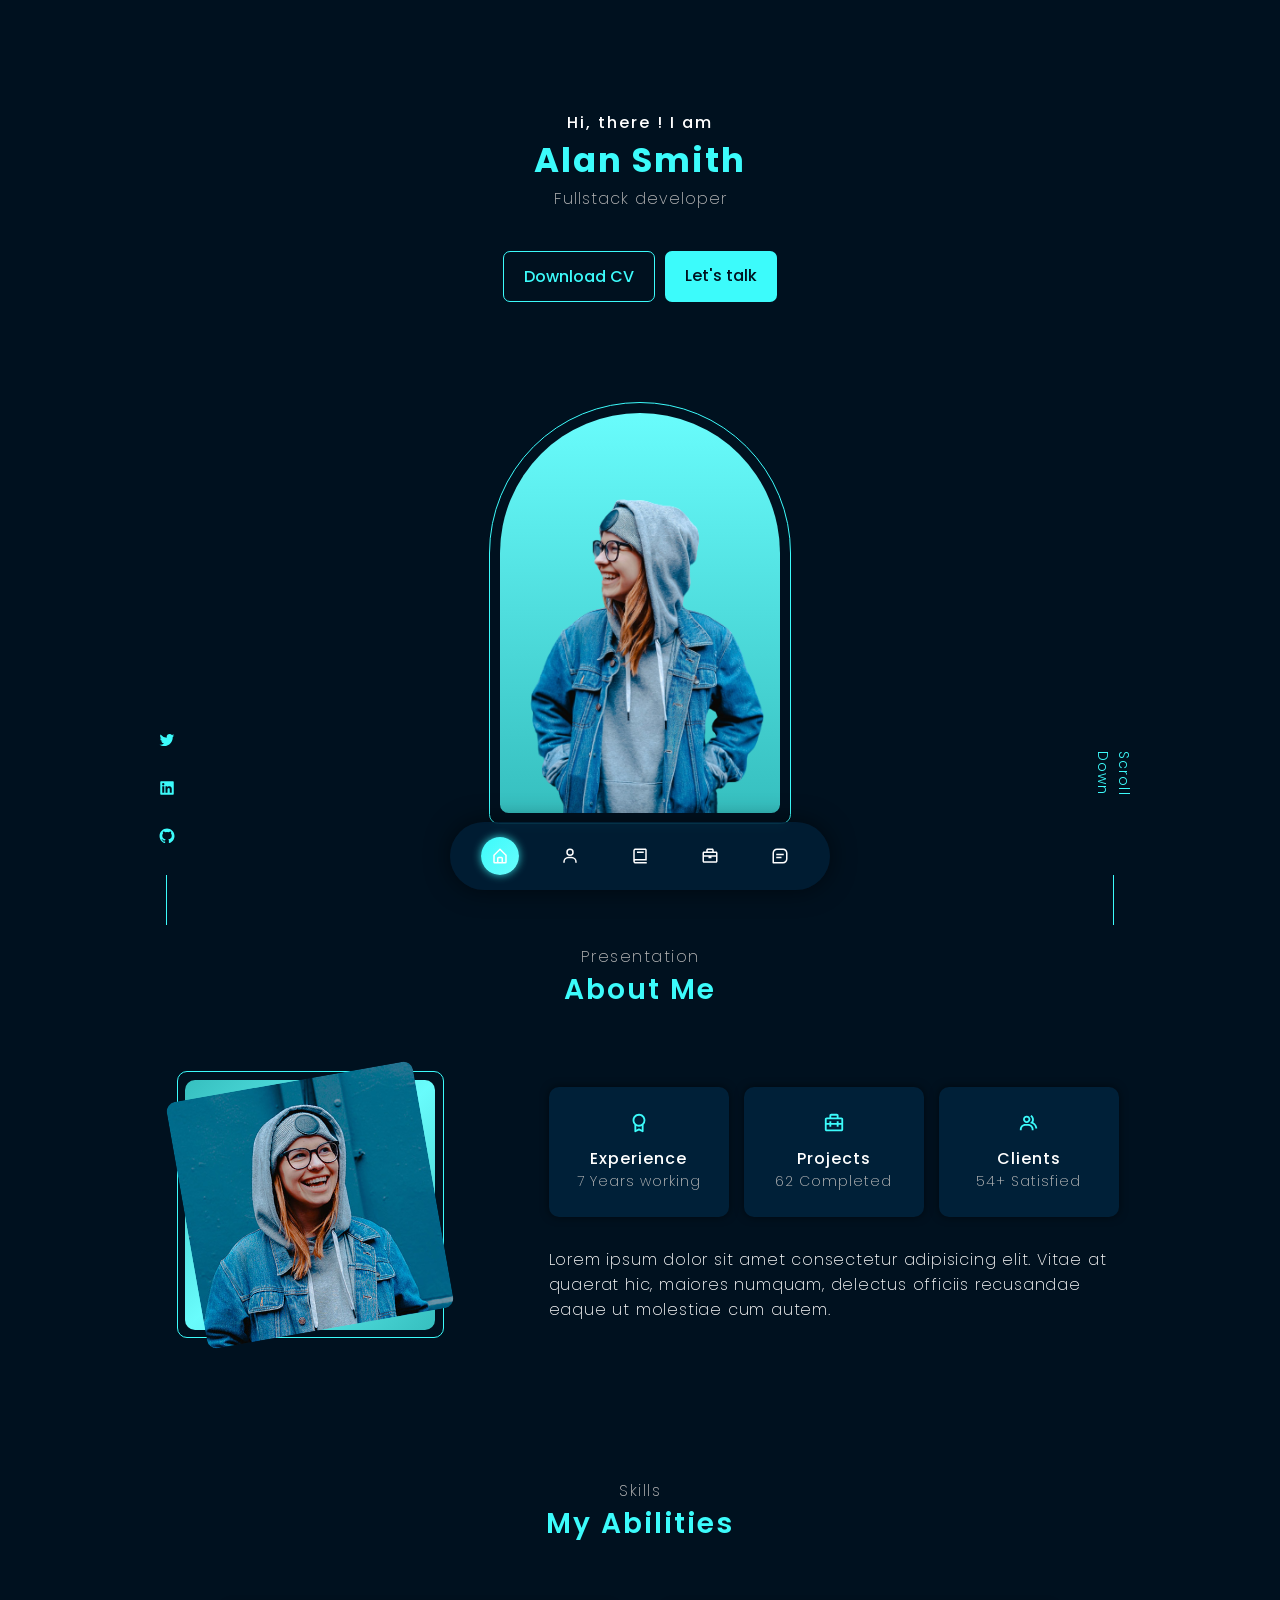
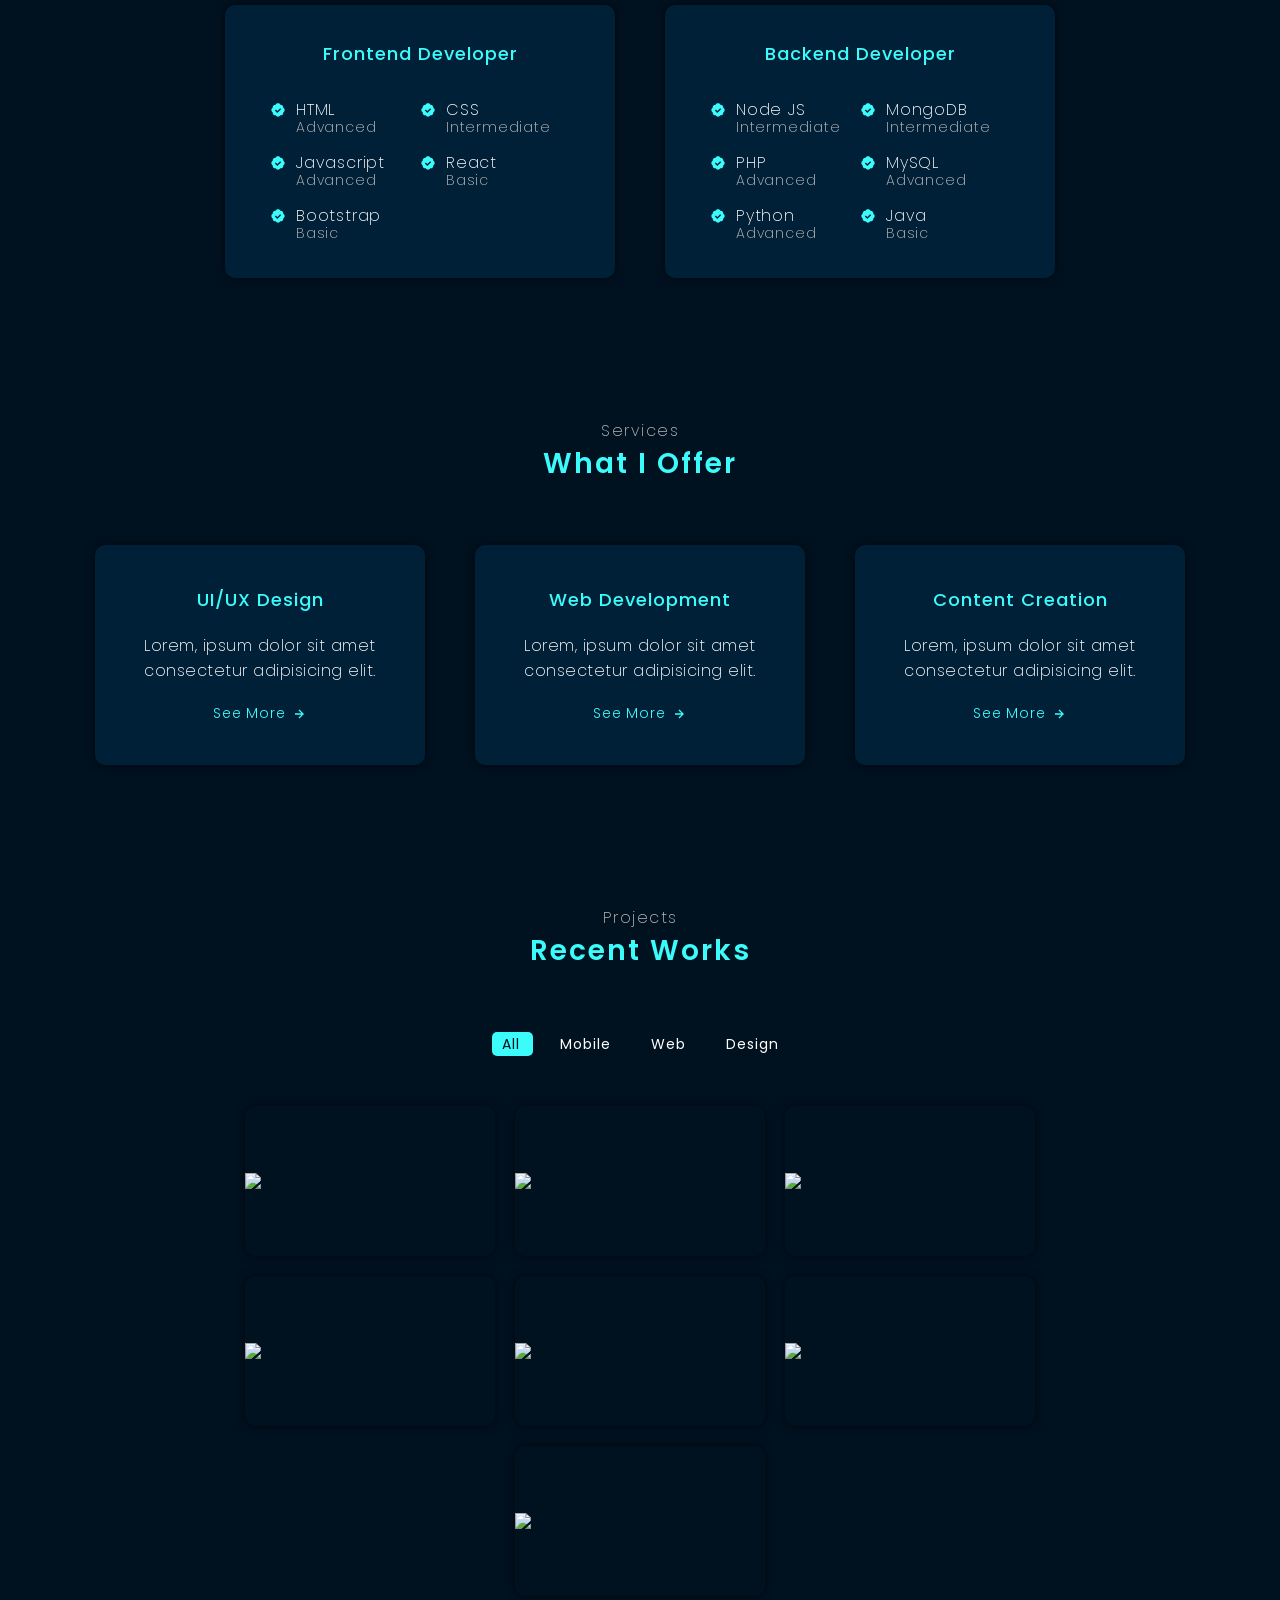
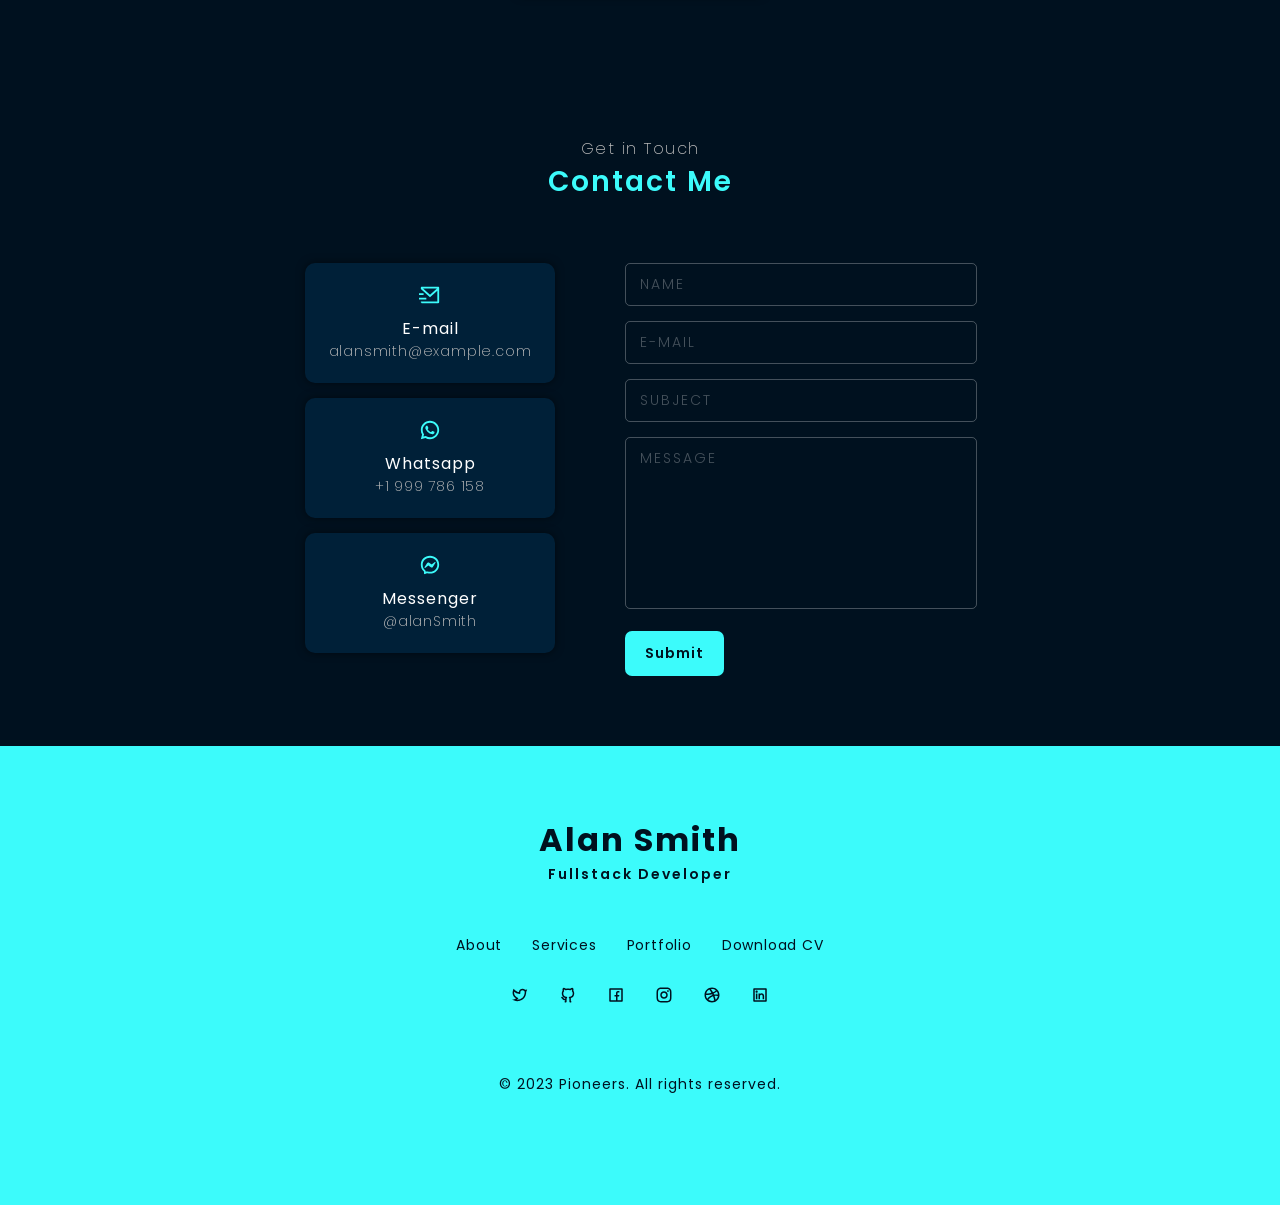
==== index.html @ f7ac139f "adding boilerplate" ====
<!DOCTYPE html>
<html lang="en">
    <head>
        <meta charset="UTF-8">
        <script src="https://unpkg.com/scrollreveal"></script>
        <link rel="stylesheet" href="./style/global.css">
        <link rel="stylesheet" href="./style/loading.css">
        <link rel="stylesheet" href="./style/scrollBar.css">
        <link rel="stylesheet" href="./style/common.css">
        <link rel="stylesheet" href="./style/menu.css">
        <link rel="stylesheet" href="./style/intro.css">
        <link rel="stylesheet" href="./style/about.css">
        <link rel="stylesheet" href="./style/services.css">
        <link rel="stylesheet" href="./style/projects.css">
        <link rel="stylesheet" href="./style/contact.css">
        <link rel="stylesheet" href="./style/footer.css">
        <title>Alan Smith</title>
    </head>
    <body>
        <div id="loader"></div>
        <div id="progressBar"><div id="scrollPath"></div></div>
        <nav>
            <ul>
                <i></i>
                <li class="home active" onclick="goScroll(0);activateNavLink(this, 0)">
                    <svg xmlns="http://www.w3.org/2000/svg" width="18" height="18" viewBox="0 0 24 24"><path d="M5 22h14a2 2 0 0 0 2-2v-9a1 1 0 0 0-.29-.71l-8-8a1 1 0 0 0-1.41 0l-8 8A1 1 0 0 0 3 11v9a2 2 0 0 0 2 2zm5-2v-5h4v5zm-5-8.59 7-7 7 7V20h-3v-5a2 2 0 0 0-2-2h-4a2 2 0 0 0-2 2v5H5z"></path></svg>
                </li>
                <li class="about" onclick="goScroll(1);activateNavLink(this, 1)">
                    <svg xmlns="http://www.w3.org/2000/svg" width="18" height="18" viewBox="0 0 24 24"><path d="M12 2a5 5 0 1 0 5 5 5 5 0 0 0-5-5zm0 8a3 3 0 1 1 3-3 3 3 0 0 1-3 3zm9 11v-1a7 7 0 0 0-7-7h-4a7 7 0 0 0-7 7v1h2v-1a5 5 0 0 1 5-5h4a5 5 0 0 1 5 5v1z"></path></svg>
                </li>
                <li class="services" onclick="goScroll(2);activateNavLink(this, 2)">
                    <svg xmlns="http://www.w3.org/2000/svg" width="18" height="18" viewBox="0 0 24 24"><path d="M6 22h15v-2H6.012C5.55 19.988 5 19.805 5 19s.55-.988 1.012-1H21V4c0-1.103-.897-2-2-2H6c-1.206 0-3 .799-3 3v14c0 2.201 1.794 3 3 3zM5 8V5c0-.805.55-.988 1-1h13v12H5V8z"></path><path d="M8 6h9v2H8z"></path></svg>
                </li>
                <li class="projects" onclick="goScroll(3);activateNavLink(this, 3)">
                    <svg xmlns="http://www.w3.org/2000/svg" width="18" height="18" viewBox="0 0 24 24"><path d="M20 6h-3V4c0-1.103-.897-2-2-2H9c-1.103 0-2 .897-2 2v2H4c-1.103 0-2 .897-2 2v11c0 1.103.897 2 2 2h16c1.103 0 2-.897 2-2V8c0-1.103-.897-2-2-2zm-5-2v2H9V4h6zM8 8h12v3H4V8h4zM4 19v-6h6v2h4v-2h6l.001 6H4z"></path></svg>
                </li>
                <li class="contact" onclick="goScroll(4);activateNavLink(this, 4)">
                    <svg xmlns="http://www.w3.org/2000/svg" width="18" height="18" viewBox="0 0 24 24"><path d="M16 2H8C4.691 2 2 4.691 2 8v13a1 1 0 0 0 1 1h13c3.309 0 6-2.691 6-6V8c0-3.309-2.691-6-6-6zm4 14c0 2.206-1.794 4-4 4H4V8c0-2.206 1.794-4 4-4h8c2.206 0 4 1.794 4 4v8z"></path><path d="M7 9h10v2H7zm0 4h7v2H7z"></path></svg>
                </li>
            </ul>
        </nav>
        <section class="intro">
            <div class="profile">
                <div class="text">
                    <span class="hi">Hi, there ! I am</span>
                    <h1>Alan Smith</h1>
                    <span class="job">Fullstack developer</span>
                </div>
                <div class="links">
                    <a href="" class="cv">Download CV</a>
                    <a onclick="goScroll(4)" class="contact">Let's talk</a>
                </div>
                <div class="photo">
                    <div class="img">
                        <img src="./assets/noBg.png">
                    </div>
                </div>
            </div>
            <div class="social">
                <a href="" class="item">
                    <svg xmlns="http://www.w3.org/2000/svg" width="18" height="18" viewBox="0 0 24 24"><path d="M19.633 7.997c.013.175.013.349.013.523 0 5.325-4.053 11.461-11.46 11.461-2.282 0-4.402-.661-6.186-1.809.324.037.636.05.973.05a8.07 8.07 0 0 0 5.001-1.721 4.036 4.036 0 0 1-3.767-2.793c.249.037.499.062.761.062.361 0 .724-.05 1.061-.137a4.027 4.027 0 0 1-3.23-3.953v-.05c.537.299 1.16.486 1.82.511a4.022 4.022 0 0 1-1.796-3.354c0-.748.199-1.434.548-2.032a11.457 11.457 0 0 0 8.306 4.215c-.062-.3-.1-.611-.1-.923a4.026 4.026 0 0 1 4.028-4.028c1.16 0 2.207.486 2.943 1.272a7.957 7.957 0 0 0 2.556-.973 4.02 4.02 0 0 1-1.771 2.22 8.073 8.073 0 0 0 2.319-.624 8.645 8.645 0 0 1-2.019 2.083z"></path></svg>
                </a>
                <a href="" class="item">
                    <svg xmlns="http://www.w3.org/2000/svg" width="18" height="18" viewBox="0 0 24 24"><path d="M20 3H4a1 1 0 0 0-1 1v16a1 1 0 0 0 1 1h16a1 1 0 0 0 1-1V4a1 1 0 0 0-1-1zM8.339 18.337H5.667v-8.59h2.672v8.59zM7.003 8.574a1.548 1.548 0 1 1 0-3.096 1.548 1.548 0 0 1 0 3.096zm11.335 9.763h-2.669V14.16c0-.996-.018-2.277-1.388-2.277-1.39 0-1.601 1.086-1.601 2.207v4.248h-2.667v-8.59h2.56v1.174h.037c.355-.675 1.227-1.387 2.524-1.387 2.704 0 3.203 1.778 3.203 4.092v4.71z"></path></svg>
                </a>
                <a href="" class="item">
                    <svg xmlns="http://www.w3.org/2000/svg" width="18" height="18" viewBox="0 0 24 24"><path fill-rule="evenodd" clip-rule="evenodd" d="M12.026 2c-5.509 0-9.974 4.465-9.974 9.974 0 4.406 2.857 8.145 6.821 9.465.499.09.679-.217.679-.481 0-.237-.008-.865-.011-1.696-2.775.602-3.361-1.338-3.361-1.338-.452-1.152-1.107-1.459-1.107-1.459-.905-.619.069-.605.069-.605 1.002.07 1.527 1.028 1.527 1.028.89 1.524 2.336 1.084 2.902.829.091-.645.351-1.085.635-1.334-2.214-.251-4.542-1.107-4.542-4.93 0-1.087.389-1.979 1.024-2.675-.101-.253-.446-1.268.099-2.64 0 0 .837-.269 2.742 1.021a9.582 9.582 0 0 1 2.496-.336 9.554 9.554 0 0 1 2.496.336c1.906-1.291 2.742-1.021 2.742-1.021.545 1.372.203 2.387.099 2.64.64.696 1.024 1.587 1.024 2.675 0 3.833-2.33 4.675-4.552 4.922.355.308.675.916.675 1.846 0 1.334-.012 2.41-.012 2.737 0 .267.178.577.687.479C19.146 20.115 22 16.379 22 11.974 22 6.465 17.535 2 12.026 2z"></path></svg>
                </a>
                <i></i>
            </div>
            <div class="scrollDown">
                <div><span onclick="goScroll(1)">Scroll Down</span></div>
                <i></i>
            </div>
        </section>
        <section class="about">
            <span class="title h2">Presentation</span>
            <h2>About Me</h2>
            <div class="content">
                <div class="photo">
                    <div class="img">
                        <img src="./assets/about.jpg">
                    </div>
                </div>
                <div class="info">
                    <div class="data">
                        <div class="box">
                            <i>
                                <svg xmlns="http://www.w3.org/2000/svg" width="22" height="22" viewBox="0 0 24 24"><path d="M5 8.999c0 1.902.765 3.627 2 4.89V21a.998.998 0 0 0 1.447.895L12 20.118l3.553 1.776a.992.992 0 0 0 .972-.043c.295-.183.475-.504.475-.851v-7.11a6.976 6.976 0 0 0 2-4.891C19 5.14 15.86 2 12 2S5 5.14 5 8.999zm7.447 9.106a1 1 0 0 0-.895 0L9 19.382v-4.067c.911.434 1.926.685 3 .685s2.089-.25 3-.685v4.066l-2.553-1.276zM12 4c2.756 0 5 2.242 5 4.999A5.006 5.006 0 0 1 12 14c-2.757 0-5-2.243-5-5.001A5.005 5.005 0 0 1 12 4z"></path></svg>
                            </i>
                            <h3>Experience</h3>
                            <span>7 Years working</span>
                        </div>
                        <div class="box">
                            <i>
                                <svg xmlns="http://www.w3.org/2000/svg" width="22" height="22" viewBox="0 0 24 24"><path d="M20 6h-3V4c0-1.103-.897-2-2-2H9c-1.103 0-2 .897-2 2v2H4c-1.103 0-2 .897-2 2v11c0 1.103.897 2 2 2h16c1.103 0 2-.897 2-2V8c0-1.103-.897-2-2-2zm-5-2v2H9V4h6zM4 8h16v4h-3v-2h-2v2H9v-2H7v2H4V8zm0 11v-5h3v2h2v-2h6v2h2v-2h3.001v5H4z"></path></svg>
                            </i>
                            <h3>Projects</h3>
                            <span>62 Completed</span>
                        </div>
                        <div class="box">
                            <i>
                                <svg xmlns="http://www.w3.org/2000/svg" width="22" height="22" viewBox="0 0 24 24"><path d="M16.604 11.048a5.67 5.67 0 0 0 .751-3.44c-.179-1.784-1.175-3.361-2.803-4.44l-1.105 1.666c1.119.742 1.8 1.799 1.918 2.974a3.693 3.693 0 0 1-1.072 2.986l-1.192 1.192 1.618.475C18.951 13.701 19 17.957 19 18h2c0-1.789-.956-5.285-4.396-6.952z"></path><path d="M9.5 12c2.206 0 4-1.794 4-4s-1.794-4-4-4-4 1.794-4 4 1.794 4 4 4zm0-6c1.103 0 2 .897 2 2s-.897 2-2 2-2-.897-2-2 .897-2 2-2zm1.5 7H8c-3.309 0-6 2.691-6 6v1h2v-1c0-2.206 1.794-4 4-4h3c2.206 0 4 1.794 4 4v1h2v-1c0-3.309-2.691-6-6-6z"></path></svg>
                            </i>
                            <h3>Clients</h3>
                            <span>54+ Satisfied</span>
                        </div>
                    </div>
                    <p>
                        Lorem ipsum dolor sit amet consectetur adipisicing elit. Vitae at quaerat hic, maiores numquam, delectus officiis recusandae eaque ut molestiae cum autem.
                    </p>
                </div>
            </div>
        </section>
        <section class="services">
            <div class="skills">
                <span class="title h2">Skills</span>
                <h2>My Abilities</h2>
                <div class="content">
                    <div class="box">
                        <h3>Frontend Developer</h3>
                        <ul>
                            <li>
                                <i><svg xmlns="http://www.w3.org/2000/svg" width="16" height="16" viewBox="0 0 24 24"><path d="M19.965 8.521C19.988 8.347 20 8.173 20 8c0-2.379-2.143-4.288-4.521-3.965C14.786 2.802 13.466 2 12 2s-2.786.802-3.479 2.035C6.138 3.712 4 5.621 4 8c0 .173.012.347.035.521C2.802 9.215 2 10.535 2 12s.802 2.785 2.035 3.479A3.976 3.976 0 0 0 4 16c0 2.379 2.138 4.283 4.521 3.965C9.214 21.198 10.534 22 12 22s2.786-.802 3.479-2.035C17.857 20.283 20 18.379 20 16c0-.173-.012-.347-.035-.521C21.198 14.785 22 13.465 22 12s-.802-2.785-2.035-3.479zm-9.01 7.895-3.667-3.714 1.424-1.404 2.257 2.286 4.327-4.294 1.408 1.42-5.749 5.706z"></path></svg></i>
                                <span class="main">
                                    HTML<span>Advanced</span>
                                </span>
                            </li>
                            <li>
                                <i><svg xmlns="http://www.w3.org/2000/svg" width="16" height="16" viewBox="0 0 24 24"><path d="M19.965 8.521C19.988 8.347 20 8.173 20 8c0-2.379-2.143-4.288-4.521-3.965C14.786 2.802 13.466 2 12 2s-2.786.802-3.479 2.035C6.138 3.712 4 5.621 4 8c0 .173.012.347.035.521C2.802 9.215 2 10.535 2 12s.802 2.785 2.035 3.479A3.976 3.976 0 0 0 4 16c0 2.379 2.138 4.283 4.521 3.965C9.214 21.198 10.534 22 12 22s2.786-.802 3.479-2.035C17.857 20.283 20 18.379 20 16c0-.173-.012-.347-.035-.521C21.198 14.785 22 13.465 22 12s-.802-2.785-2.035-3.479zm-9.01 7.895-3.667-3.714 1.424-1.404 2.257 2.286 4.327-4.294 1.408 1.42-5.749 5.706z"></path></svg></i>
                                <span class="main">
                                    CSS<span>Intermediate</span>
                                </span>
                            </li>
                            <li>
                                <i><svg xmlns="http://www.w3.org/2000/svg" width="16" height="16" viewBox="0 0 24 24"><path d="M19.965 8.521C19.988 8.347 20 8.173 20 8c0-2.379-2.143-4.288-4.521-3.965C14.786 2.802 13.466 2 12 2s-2.786.802-3.479 2.035C6.138 3.712 4 5.621 4 8c0 .173.012.347.035.521C2.802 9.215 2 10.535 2 12s.802 2.785 2.035 3.479A3.976 3.976 0 0 0 4 16c0 2.379 2.138 4.283 4.521 3.965C9.214 21.198 10.534 22 12 22s2.786-.802 3.479-2.035C17.857 20.283 20 18.379 20 16c0-.173-.012-.347-.035-.521C21.198 14.785 22 13.465 22 12s-.802-2.785-2.035-3.479zm-9.01 7.895-3.667-3.714 1.424-1.404 2.257 2.286 4.327-4.294 1.408 1.42-5.749 5.706z"></path></svg></i>
                                <span class="main">
                                    Javascript<span>Advanced</span>
                                </span>
                            </li>
                            <li>
                                <i><svg xmlns="http://www.w3.org/2000/svg" width="16" height="16" viewBox="0 0 24 24"><path d="M19.965 8.521C19.988 8.347 20 8.173 20 8c0-2.379-2.143-4.288-4.521-3.965C14.786 2.802 13.466 2 12 2s-2.786.802-3.479 2.035C6.138 3.712 4 5.621 4 8c0 .173.012.347.035.521C2.802 9.215 2 10.535 2 12s.802 2.785 2.035 3.479A3.976 3.976 0 0 0 4 16c0 2.379 2.138 4.283 4.521 3.965C9.214 21.198 10.534 22 12 22s2.786-.802 3.479-2.035C17.857 20.283 20 18.379 20 16c0-.173-.012-.347-.035-.521C21.198 14.785 22 13.465 22 12s-.802-2.785-2.035-3.479zm-9.01 7.895-3.667-3.714 1.424-1.404 2.257 2.286 4.327-4.294 1.408 1.42-5.749 5.706z"></path></svg></i>
                                <span class="main">
                                    React<span>Basic</span>
                                </span>
                            </li>
                            <li>
                                <i><svg xmlns="http://www.w3.org/2000/svg" width="16" height="16" viewBox="0 0 24 24"><path d="M19.965 8.521C19.988 8.347 20 8.173 20 8c0-2.379-2.143-4.288-4.521-3.965C14.786 2.802 13.466 2 12 2s-2.786.802-3.479 2.035C6.138 3.712 4 5.621 4 8c0 .173.012.347.035.521C2.802 9.215 2 10.535 2 12s.802 2.785 2.035 3.479A3.976 3.976 0 0 0 4 16c0 2.379 2.138 4.283 4.521 3.965C9.214 21.198 10.534 22 12 22s2.786-.802 3.479-2.035C17.857 20.283 20 18.379 20 16c0-.173-.012-.347-.035-.521C21.198 14.785 22 13.465 22 12s-.802-2.785-2.035-3.479zm-9.01 7.895-3.667-3.714 1.424-1.404 2.257 2.286 4.327-4.294 1.408 1.42-5.749 5.706z"></path></svg></i>
                                <span class="main">
                                    Bootstrap<span>Basic</span>
                                </span>
                            </li>
                        </ul>
                    </div>
                    <div class="box">
                        <h3>Backend Developer</h3>
                        <ul>
                            <li>
                                <i><svg xmlns="http://www.w3.org/2000/svg" width="16" height="16" viewBox="0 0 24 24"><path d="M19.965 8.521C19.988 8.347 20 8.173 20 8c0-2.379-2.143-4.288-4.521-3.965C14.786 2.802 13.466 2 12 2s-2.786.802-3.479 2.035C6.138 3.712 4 5.621 4 8c0 .173.012.347.035.521C2.802 9.215 2 10.535 2 12s.802 2.785 2.035 3.479A3.976 3.976 0 0 0 4 16c0 2.379 2.138 4.283 4.521 3.965C9.214 21.198 10.534 22 12 22s2.786-.802 3.479-2.035C17.857 20.283 20 18.379 20 16c0-.173-.012-.347-.035-.521C21.198 14.785 22 13.465 22 12s-.802-2.785-2.035-3.479zm-9.01 7.895-3.667-3.714 1.424-1.404 2.257 2.286 4.327-4.294 1.408 1.42-5.749 5.706z"></path></svg></i>
                                <span class="main">
                                    Node JS<span>Intermediate</span>
                                </span>
                            </li>
                            <li>
                                <i><svg xmlns="http://www.w3.org/2000/svg" width="16" height="16" viewBox="0 0 24 24"><path d="M19.965 8.521C19.988 8.347 20 8.173 20 8c0-2.379-2.143-4.288-4.521-3.965C14.786 2.802 13.466 2 12 2s-2.786.802-3.479 2.035C6.138 3.712 4 5.621 4 8c0 .173.012.347.035.521C2.802 9.215 2 10.535 2 12s.802 2.785 2.035 3.479A3.976 3.976 0 0 0 4 16c0 2.379 2.138 4.283 4.521 3.965C9.214 21.198 10.534 22 12 22s2.786-.802 3.479-2.035C17.857 20.283 20 18.379 20 16c0-.173-.012-.347-.035-.521C21.198 14.785 22 13.465 22 12s-.802-2.785-2.035-3.479zm-9.01 7.895-3.667-3.714 1.424-1.404 2.257 2.286 4.327-4.294 1.408 1.42-5.749 5.706z"></path></svg></i>
                                <span class="main">
                                    MongoDB<span>Intermediate</span>
                                </span>
                            </li>
                            <li>
                                <i><svg xmlns="http://www.w3.org/2000/svg" width="16" height="16" viewBox="0 0 24 24"><path d="M19.965 8.521C19.988 8.347 20 8.173 20 8c0-2.379-2.143-4.288-4.521-3.965C14.786 2.802 13.466 2 12 2s-2.786.802-3.479 2.035C6.138 3.712 4 5.621 4 8c0 .173.012.347.035.521C2.802 9.215 2 10.535 2 12s.802 2.785 2.035 3.479A3.976 3.976 0 0 0 4 16c0 2.379 2.138 4.283 4.521 3.965C9.214 21.198 10.534 22 12 22s2.786-.802 3.479-2.035C17.857 20.283 20 18.379 20 16c0-.173-.012-.347-.035-.521C21.198 14.785 22 13.465 22 12s-.802-2.785-2.035-3.479zm-9.01 7.895-3.667-3.714 1.424-1.404 2.257 2.286 4.327-4.294 1.408 1.42-5.749 5.706z"></path></svg></i>
                                <span class="main">
                                    PHP<span>Advanced</span>
                                </span>
                            </li>
                            <li>
                                <i><svg xmlns="http://www.w3.org/2000/svg" width="16" height="16" viewBox="0 0 24 24"><path d="M19.965 8.521C19.988 8.347 20 8.173 20 8c0-2.379-2.143-4.288-4.521-3.965C14.786 2.802 13.466 2 12 2s-2.786.802-3.479 2.035C6.138 3.712 4 5.621 4 8c0 .173.012.347.035.521C2.802 9.215 2 10.535 2 12s.802 2.785 2.035 3.479A3.976 3.976 0 0 0 4 16c0 2.379 2.138 4.283 4.521 3.965C9.214 21.198 10.534 22 12 22s2.786-.802 3.479-2.035C17.857 20.283 20 18.379 20 16c0-.173-.012-.347-.035-.521C21.198 14.785 22 13.465 22 12s-.802-2.785-2.035-3.479zm-9.01 7.895-3.667-3.714 1.424-1.404 2.257 2.286 4.327-4.294 1.408 1.42-5.749 5.706z"></path></svg></i>
                                <span class="main">
                                    MySQL<span>Advanced</span>
                                </span>
                            </li>
                            <li>
                                <i><svg xmlns="http://www.w3.org/2000/svg" width="16" height="16" viewBox="0 0 24 24"><path d="M19.965 8.521C19.988 8.347 20 8.173 20 8c0-2.379-2.143-4.288-4.521-3.965C14.786 2.802 13.466 2 12 2s-2.786.802-3.479 2.035C6.138 3.712 4 5.621 4 8c0 .173.012.347.035.521C2.802 9.215 2 10.535 2 12s.802 2.785 2.035 3.479A3.976 3.976 0 0 0 4 16c0 2.379 2.138 4.283 4.521 3.965C9.214 21.198 10.534 22 12 22s2.786-.802 3.479-2.035C17.857 20.283 20 18.379 20 16c0-.173-.012-.347-.035-.521C21.198 14.785 22 13.465 22 12s-.802-2.785-2.035-3.479zm-9.01 7.895-3.667-3.714 1.424-1.404 2.257 2.286 4.327-4.294 1.408 1.42-5.749 5.706z"></path></svg></i>
                                <span class="main">
                                    Python<span>Advanced</span>
                                </span>
                            </li>
                            <li>
                                <i><svg xmlns="http://www.w3.org/2000/svg" width="16" height="16" viewBox="0 0 24 24"><path d="M19.965 8.521C19.988 8.347 20 8.173 20 8c0-2.379-2.143-4.288-4.521-3.965C14.786 2.802 13.466 2 12 2s-2.786.802-3.479 2.035C6.138 3.712 4 5.621 4 8c0 .173.012.347.035.521C2.802 9.215 2 10.535 2 12s.802 2.785 2.035 3.479A3.976 3.976 0 0 0 4 16c0 2.379 2.138 4.283 4.521 3.965C9.214 21.198 10.534 22 12 22s2.786-.802 3.479-2.035C17.857 20.283 20 18.379 20 16c0-.173-.012-.347-.035-.521C21.198 14.785 22 13.465 22 12s-.802-2.785-2.035-3.479zm-9.01 7.895-3.667-3.714 1.424-1.404 2.257 2.286 4.327-4.294 1.408 1.42-5.749 5.706z"></path></svg></i>
                                <span class="main">
                                    Java<span>Basic</span>
                                </span>
                            </li>
                        </ul>
                    </div>
                </div>
            </div>
            <div class="services">
                <span class="title h2">Services</span>
                <h2>What I Offer</h2>
                <div class="content">
                    <div class="box">
                        <span class="main">UI/UX Design</span>
                        <p>Lorem, ipsum dolor sit amet consectetur adipisicing elit.</p>
                        <span class="link">
                            See More
                            <svg xmlns="http://www.w3.org/2000/svg" width="16" height="16" viewBox="0 0 24 24"><path d="m11.293 17.293 1.414 1.414L19.414 12l-6.707-6.707-1.414 1.414L15.586 11H6v2h9.586z"></path></svg>
                        </span>
                    </div>
                    <div class="box">
                        <span class="main">Web Development</span>
                        <p>Lorem, ipsum dolor sit amet consectetur adipisicing elit.</p>
                        <span class="link">
                            See More
                            <svg xmlns="http://www.w3.org/2000/svg" width="16" height="16" viewBox="0 0 24 24"><path d="m11.293 17.293 1.414 1.414L19.414 12l-6.707-6.707-1.414 1.414L15.586 11H6v2h9.586z"></path></svg>
                        </span>
                    </div>
                    <div class="box">
                        <span class="main">Content Creation</span>
                        <p>Lorem, ipsum dolor sit amet consectetur adipisicing elit.</p>
                        <span class="link">
                            See More
                            <svg xmlns="http://www.w3.org/2000/svg" width="16" height="16" viewBox="0 0 24 24"><path d="m11.293 17.293 1.414 1.414L19.414 12l-6.707-6.707-1.414 1.414L15.586 11H6v2h9.586z"></path></svg>
                        </span>
                    </div>
                </div>
                <div class="boxes">
                    <div class="box">
                        <h3>UI/UX Design</h3>
                        <ul>
                            <li>
                                <i><svg xmlns="http://www.w3.org/2000/svg" width="24" height="24" viewBox="0 0 24 24"><path d="m10 15.586-3.293-3.293-1.414 1.414L10 18.414l9.707-9.707-1.414-1.414z"></path></svg></i>
                                <span class="text">Lorem ipsum dolor sit amet consectetur adipisi cing elit.</span>
                            </li>
                            <li>
                                <i><svg xmlns="http://www.w3.org/2000/svg" width="24" height="24" viewBox="0 0 24 24"><path d="m10 15.586-3.293-3.293-1.414 1.414L10 18.414l9.707-9.707-1.414-1.414z"></path></svg></i>
                                <span class="text">Lorem ipsum dolor sit amet consectetur adipisi cing elit.</span>
                            </li>
                            <li>
                                <i><svg xmlns="http://www.w3.org/2000/svg" width="24" height="24" viewBox="0 0 24 24"><path d="m10 15.586-3.293-3.293-1.414 1.414L10 18.414l9.707-9.707-1.414-1.414z"></path></svg></i>
                                <span class="text">Lorem ipsum dolor sit amet consectetur adipisi cing elit.</span>
                            </li>
                            <li>
                                <i><svg xmlns="http://www.w3.org/2000/svg" width="24" height="24" viewBox="0 0 24 24"><path d="m10 15.586-3.293-3.293-1.414 1.414L10 18.414l9.707-9.707-1.414-1.414z"></path></svg></i>
                                <span class="text">Lorem ipsum dolor sit amet consectetur adipisi cing elit.</span>
                            </li>
                        </ul>
                    </div>
                    <div class="box">
                        <h3>Web Development</h3>
                        <ul>
                            <li>
                                <i><svg xmlns="http://www.w3.org/2000/svg" width="24" height="24" viewBox="0 0 24 24"><path d="m10 15.586-3.293-3.293-1.414 1.414L10 18.414l9.707-9.707-1.414-1.414z"></path></svg></i>
                                <span class="text">Lorem ipsum dolor sit amet consectetur adipisi cing elit.</span>
                            </li>
                            <li>
                                <i><svg xmlns="http://www.w3.org/2000/svg" width="24" height="24" viewBox="0 0 24 24"><path d="m10 15.586-3.293-3.293-1.414 1.414L10 18.414l9.707-9.707-1.414-1.414z"></path></svg></i>
                                <span class="text">Lorem ipsum dolor sit amet consectetur adipisi cing elit.</span>
                            </li>
                            <li>
                                <i><svg xmlns="http://www.w3.org/2000/svg" width="24" height="24" viewBox="0 0 24 24"><path d="m10 15.586-3.293-3.293-1.414 1.414L10 18.414l9.707-9.707-1.414-1.414z"></path></svg></i>
                                <span class="text">Lorem ipsum dolor sit amet consectetur adipisi cing elit.</span>
                            </li>
                            <li>
                                <i><svg xmlns="http://www.w3.org/2000/svg" width="24" height="24" viewBox="0 0 24 24"><path d="m10 15.586-3.293-3.293-1.414 1.414L10 18.414l9.707-9.707-1.414-1.414z"></path></svg></i>
                                <span class="text">Lorem ipsum dolor sit amet consectetur adipisi cing elit.</span>
                            </li>
                            <li>
                                <i><svg xmlns="http://www.w3.org/2000/svg" width="24" height="24" viewBox="0 0 24 24"><path d="m10 15.586-3.293-3.293-1.414 1.414L10 18.414l9.707-9.707-1.414-1.414z"></path></svg></i>
                                <span class="text">Lorem ipsum dolor sit amet consectetur adipisi cing elit.</span>
                            </li>
                        </ul>
                    </div>
                    <div class="box">
                        <h3>Content Creation</h3>
                        <ul>
                            <li>
                                <i><svg xmlns="http://www.w3.org/2000/svg" width="24" height="24" viewBox="0 0 24 24"><path d="m10 15.586-3.293-3.293-1.414 1.414L10 18.414l9.707-9.707-1.414-1.414z"></path></svg></i>
                                <span class="text">Lorem ipsum dolor sit amet consectetur adipisi cing elit.</span>
                            </li>
                            <li>
                                <i><svg xmlns="http://www.w3.org/2000/svg" width="24" height="24" viewBox="0 0 24 24"><path d="m10 15.586-3.293-3.293-1.414 1.414L10 18.414l9.707-9.707-1.414-1.414z"></path></svg></i>
                                <span class="text">Lorem ipsum dolor sit amet consectetur adipisi cing elit.</span>
                            </li>
                            <li>
                                <i><svg xmlns="http://www.w3.org/2000/svg" width="24" height="24" viewBox="0 0 24 24"><path d="m10 15.586-3.293-3.293-1.414 1.414L10 18.414l9.707-9.707-1.414-1.414z"></path></svg></i>
                                <span class="text">Lorem ipsum dolor sit amet consectetur adipisi cing elit.</span>
                            </li>
                            <li>
                                <i><svg xmlns="http://www.w3.org/2000/svg" width="24" height="24" viewBox="0 0 24 24"><path d="m10 15.586-3.293-3.293-1.414 1.414L10 18.414l9.707-9.707-1.414-1.414z"></path></svg></i>
                                <span class="text">Lorem ipsum dolor sit amet consectetur adipisi cing elit.</span>
                            </li>
                        </ul>
                    </div>
                </div>
            </div>
        </section>
        <section class="projects">
            <span class="title h2">Projects</span>
            <h2>Recent Works</h2>
            <div class="filter">
                <i></i>
                <span class="item all active">All</span>
                <span class="item mobile">Mobile</span>
                <span class="item web">Web</span>
                <span class="item design">Design</span>
            </div>
            <div class="content">
                <div class="project web">
                    <div class="box">
                        <img src="https://images.unsplash.com/photo-1522252234503-e356532cafd5">
                    </div>
                    <div class="text">
                        <span class="sub">Web</span>
                        <span class="title">Payment Site</span>
                        <a href=""><svg xmlns="http://www.w3.org/2000/svg" width="14" height="14" viewBox="0 0 24 24"><path d="M4.222 19.778a4.983 4.983 0 0 0 3.535 1.462 4.986 4.986 0 0 0 3.536-1.462l2.828-2.829-1.414-1.414-2.828 2.829a3.007 3.007 0 0 1-4.243 0 3.005 3.005 0 0 1 0-4.243l2.829-2.828-1.414-1.414-2.829 2.828a5.006 5.006 0 0 0 0 7.071zm15.556-8.485a5.008 5.008 0 0 0 0-7.071 5.006 5.006 0 0 0-7.071 0L9.879 7.051l1.414 1.414 2.828-2.829a3.007 3.007 0 0 1 4.243 0 3.005 3.005 0 0 1 0 4.243l-2.829 2.828 1.414 1.414 2.829-2.828z"></path><path d="m8.464 16.95-1.415-1.414 8.487-8.486 1.414 1.415z"></path></svg></a>
                    </div>
                </div>
                <div class="project mobile">
                    <div class="box">
                        <img src="https://images.unsplash.com/photo-1522252234503-e356532cafd5">
                    </div>
                    <div class="text">
                        <span class="sub">Mobile</span>
                        <span class="title">Travel App Design</span>
                        <a href=""><svg xmlns="http://www.w3.org/2000/svg" width="14" height="14" viewBox="0 0 24 24"><path d="M4.222 19.778a4.983 4.983 0 0 0 3.535 1.462 4.986 4.986 0 0 0 3.536-1.462l2.828-2.829-1.414-1.414-2.828 2.829a3.007 3.007 0 0 1-4.243 0 3.005 3.005 0 0 1 0-4.243l2.829-2.828-1.414-1.414-2.829 2.828a5.006 5.006 0 0 0 0 7.071zm15.556-8.485a5.008 5.008 0 0 0 0-7.071 5.006 5.006 0 0 0-7.071 0L9.879 7.051l1.414 1.414 2.828-2.829a3.007 3.007 0 0 1 4.243 0 3.005 3.005 0 0 1 0 4.243l-2.829 2.828 1.414 1.414 2.829-2.828z"></path><path d="m8.464 16.95-1.415-1.414 8.487-8.486 1.414 1.415z"></path></svg></a>
                    </div>
                </div>
                <div class="project web">
                    <div class="box">
                        <img src="https://images.unsplash.com/photo-1522252234503-e356532cafd5">
                    </div>
                    <div class="text">
                        <span class="sub">Web</span>
                        <span class="title">Portfolio Website</span>
                        <a href=""><svg xmlns="http://www.w3.org/2000/svg" width="14" height="14" viewBox="0 0 24 24"><path d="M4.222 19.778a4.983 4.983 0 0 0 3.535 1.462 4.986 4.986 0 0 0 3.536-1.462l2.828-2.829-1.414-1.414-2.828 2.829a3.007 3.007 0 0 1-4.243 0 3.005 3.005 0 0 1 0-4.243l2.829-2.828-1.414-1.414-2.829 2.828a5.006 5.006 0 0 0 0 7.071zm15.556-8.485a5.008 5.008 0 0 0 0-7.071 5.006 5.006 0 0 0-7.071 0L9.879 7.051l1.414 1.414 2.828-2.829a3.007 3.007 0 0 1 4.243 0 3.005 3.005 0 0 1 0 4.243l-2.829 2.828 1.414 1.414 2.829-2.828z"></path><path d="m8.464 16.95-1.415-1.414 8.487-8.486 1.414 1.415z"></path></svg></a>
                    </div>
                </div>
                <div class="project design">
                    <div class="box">
                        <img src="https://images.unsplash.com/photo-1522252234503-e356532cafd5">
                    </div>
                    <div class="text">
                        <span class="sub">Design</span>
                        <span class="title">Travel App Design</span>
                        <a href=""><svg xmlns="http://www.w3.org/2000/svg" width="14" height="14" viewBox="0 0 24 24"><path d="M4.222 19.778a4.983 4.983 0 0 0 3.535 1.462 4.986 4.986 0 0 0 3.536-1.462l2.828-2.829-1.414-1.414-2.828 2.829a3.007 3.007 0 0 1-4.243 0 3.005 3.005 0 0 1 0-4.243l2.829-2.828-1.414-1.414-2.829 2.828a5.006 5.006 0 0 0 0 7.071zm15.556-8.485a5.008 5.008 0 0 0 0-7.071 5.006 5.006 0 0 0-7.071 0L9.879 7.051l1.414 1.414 2.828-2.829a3.007 3.007 0 0 1 4.243 0 3.005 3.005 0 0 1 0 4.243l-2.829 2.828 1.414 1.414 2.829-2.828z"></path><path d="m8.464 16.95-1.415-1.414 8.487-8.486 1.414 1.415z"></path></svg></a>
                    </div>
                </div>
                <div class="project mobile">
                    <div class="box">
                        <img src="https://images.unsplash.com/photo-1522252234503-e356532cafd5">
                    </div>
                    <div class="text">
                        <span class="sub">Mobile</span>
                        <span class="title">Time Tracking App</span>
                        <a href=""><svg xmlns="http://www.w3.org/2000/svg" width="14" height="14" viewBox="0 0 24 24"><path d="M4.222 19.778a4.983 4.983 0 0 0 3.535 1.462 4.986 4.986 0 0 0 3.536-1.462l2.828-2.829-1.414-1.414-2.828 2.829a3.007 3.007 0 0 1-4.243 0 3.005 3.005 0 0 1 0-4.243l2.829-2.828-1.414-1.414-2.829 2.828a5.006 5.006 0 0 0 0 7.071zm15.556-8.485a5.008 5.008 0 0 0 0-7.071 5.006 5.006 0 0 0-7.071 0L9.879 7.051l1.414 1.414 2.828-2.829a3.007 3.007 0 0 1 4.243 0 3.005 3.005 0 0 1 0 4.243l-2.829 2.828 1.414 1.414 2.829-2.828z"></path><path d="m8.464 16.95-1.415-1.414 8.487-8.486 1.414 1.415z"></path></svg></a>
                    </div>
                </div>
                <div class="project design">
                    <div class="box">
                        <img src="https://images.unsplash.com/photo-1522252234503-e356532cafd5">
                    </div>
                    <div class="text">
                        <span class="sub">Design</span>
                        <span class="title">Travel App Design</span>
                        <a href=""><svg xmlns="http://www.w3.org/2000/svg" width="14" height="14" viewBox="0 0 24 24"><path d="M4.222 19.778a4.983 4.983 0 0 0 3.535 1.462 4.986 4.986 0 0 0 3.536-1.462l2.828-2.829-1.414-1.414-2.828 2.829a3.007 3.007 0 0 1-4.243 0 3.005 3.005 0 0 1 0-4.243l2.829-2.828-1.414-1.414-2.829 2.828a5.006 5.006 0 0 0 0 7.071zm15.556-8.485a5.008 5.008 0 0 0 0-7.071 5.006 5.006 0 0 0-7.071 0L9.879 7.051l1.414 1.414 2.828-2.829a3.007 3.007 0 0 1 4.243 0 3.005 3.005 0 0 1 0 4.243l-2.829 2.828 1.414 1.414 2.829-2.828z"></path><path d="m8.464 16.95-1.415-1.414 8.487-8.486 1.414 1.415z"></path></svg></a>
                    </div>
                </div>
                <div class="project web">
                    <div class="box">
                        <img src="https://images.unsplash.com/photo-1522252234503-e356532cafd5">
                    </div>
                    <div class="text">
                        <span class="sub">Web</span>
                        <span class="title">Nasa's Galery</span>
                        <a href=""><svg xmlns="http://www.w3.org/2000/svg" width="14" height="14" viewBox="0 0 24 24"><path d="M4.222 19.778a4.983 4.983 0 0 0 3.535 1.462 4.986 4.986 0 0 0 3.536-1.462l2.828-2.829-1.414-1.414-2.828 2.829a3.007 3.007 0 0 1-4.243 0 3.005 3.005 0 0 1 0-4.243l2.829-2.828-1.414-1.414-2.829 2.828a5.006 5.006 0 0 0 0 7.071zm15.556-8.485a5.008 5.008 0 0 0 0-7.071 5.006 5.006 0 0 0-7.071 0L9.879 7.051l1.414 1.414 2.828-2.829a3.007 3.007 0 0 1 4.243 0 3.005 3.005 0 0 1 0 4.243l-2.829 2.828 1.414 1.414 2.829-2.828z"></path><path d="m8.464 16.95-1.415-1.414 8.487-8.486 1.414 1.415z"></path></svg></a>
                    </div>
                </div>
            </div>
        </section>
        <section class="contact">
            <span class="title h2">Get in Touch</span>
            <h2>Contact Me</h2>
            <div class="content">
                <div class="details">
                    <a href="" class="box">
                        <i><svg xmlns="http://www.w3.org/2000/svg" viewBox="0 0 24 24" width="22" height="22"><path d="M21 3C21.5523 3 22 3.44772 22 4V20.0066C22 20.5552 21.5447 21 21.0082 21H2.9918C2.44405 21 2 20.5551 2 20.0066V19H20V7.3L12 14.5L2 5.5V4C2 3.44772 2.44772 3 3 3H21ZM8 15V17H0V15H8ZM5 10V12H0V10H5ZM19.5659 5H4.43414L12 11.8093L19.5659 5Z"></path></svg></i>
                        <span class="title">E-mail</span>
                        <span class="sub">alansmith@example.com</span>
                    </a>
                    <a href="" class="box">
                        <i><svg xmlns="http://www.w3.org/2000/svg" viewBox="0 0 24 24" width="22" height="22"><path d="M7.25361 18.4944L7.97834 18.917C9.18909 19.623 10.5651 20 12.001 20C16.4193 20 20.001 16.4183 20.001 12C20.001 7.58172 16.4193 4 12.001 4C7.5827 4 4.00098 7.58172 4.00098 12C4.00098 13.4363 4.37821 14.8128 5.08466 16.0238L5.50704 16.7478L4.85355 19.1494L7.25361 18.4944ZM2.00516 22L3.35712 17.0315C2.49494 15.5536 2.00098 13.8345 2.00098 12C2.00098 6.47715 6.47813 2 12.001 2C17.5238 2 22.001 6.47715 22.001 12C22.001 17.5228 17.5238 22 12.001 22C10.1671 22 8.44851 21.5064 6.97086 20.6447L2.00516 22ZM8.39232 7.30833C8.5262 7.29892 8.66053 7.29748 8.79459 7.30402C8.84875 7.30758 8.90265 7.31384 8.95659 7.32007C9.11585 7.33846 9.29098 7.43545 9.34986 7.56894C9.64818 8.24536 9.93764 8.92565 10.2182 9.60963C10.2801 9.76062 10.2428 9.95633 10.125 10.1457C10.0652 10.2428 9.97128 10.379 9.86248 10.5183C9.74939 10.663 9.50599 10.9291 9.50599 10.9291C9.50599 10.9291 9.40738 11.0473 9.44455 11.1944C9.45903 11.25 9.50521 11.331 9.54708 11.3991C9.57027 11.4368 9.5918 11.4705 9.60577 11.4938C9.86169 11.9211 10.2057 12.3543 10.6259 12.7616C10.7463 12.8783 10.8631 12.9974 10.9887 13.108C11.457 13.5209 11.9868 13.8583 12.559 14.1082L12.5641 14.1105C12.6486 14.1469 12.692 14.1668 12.8157 14.2193C12.8781 14.2457 12.9419 14.2685 13.0074 14.2858C13.0311 14.292 13.0554 14.2955 13.0798 14.2972C13.2415 14.3069 13.335 14.2032 13.3749 14.1555C14.0984 13.279 14.1646 13.2218 14.1696 13.2222V13.2238C14.2647 13.1236 14.4142 13.0888 14.5476 13.097C14.6085 13.1007 14.6691 13.1124 14.7245 13.1377C15.2563 13.3803 16.1258 13.7587 16.1258 13.7587L16.7073 14.0201C16.8047 14.0671 16.8936 14.1778 16.8979 14.2854C16.9005 14.3523 16.9077 14.4603 16.8838 14.6579C16.8525 14.9166 16.7738 15.2281 16.6956 15.3913C16.6406 15.5058 16.5694 15.6074 16.4866 15.6934C16.3743 15.81 16.2909 15.8808 16.1559 15.9814C16.0737 16.0426 16.0311 16.0714 16.0311 16.0714C15.8922 16.159 15.8139 16.2028 15.6484 16.2909C15.391 16.428 15.1066 16.5068 14.8153 16.5218C14.6296 16.5313 14.4444 16.5447 14.2589 16.5347C14.2507 16.5342 13.6907 16.4482 13.6907 16.4482C12.2688 16.0742 10.9538 15.3736 9.85034 14.402C9.62473 14.2034 9.4155 13.9885 9.20194 13.7759C8.31288 12.8908 7.63982 11.9364 7.23169 11.0336C7.03043 10.5884 6.90299 10.1116 6.90098 9.62098C6.89729 9.01405 7.09599 8.4232 7.46569 7.94186C7.53857 7.84697 7.60774 7.74855 7.72709 7.63586C7.85348 7.51651 7.93392 7.45244 8.02057 7.40811C8.13607 7.34902 8.26293 7.31742 8.39232 7.30833Z"></path></svg></i>
                        <span class="title">Whatsapp</span>
                        <span class="sub">+1 999 786 158</span>
                    </a>
                    <a href="" class="box">
                        <i><svg xmlns="http://www.w3.org/2000/svg" viewBox="0 0 24 24" width="22" height="22"><path d="M7.76497 19.225C8.35411 18.9652 9.01479 18.9164 9.63316 19.0861C10.4032 19.2963 11.198 19.4019 12.001 19.4C16.5861 19.4 20.001 16.1135 20.001 11.7C20.001 7.28651 16.5861 4 12.001 4C7.41585 4 4.00098 7.28651 4.00098 11.7C4.00098 13.9699 4.89652 15.9722 6.46655 17.3764C7.0418 17.8853 7.38251 18.6082 7.409 19.3822L7.76497 19.225ZM12.001 2C17.6345 2 22.001 6.1265 22.001 11.7C22.001 17.2735 17.6345 21.4 12.001 21.4C11.0233 21.4023 10.0497 21.273 9.10648 21.0155C8.92907 20.9668 8.7403 20.9808 8.57198 21.055L6.58748 21.931C6.34398 22.0386 6.06291 22.018 5.83768 21.8761C5.61244 21.7342 5.47254 21.4896 5.46448 21.2235L5.40998 19.4445C5.40257 19.2257 5.30547 19.0196 5.14148 18.8745C3.19598 17.1345 2.00098 14.6155 2.00098 11.7C2.00098 6.1265 6.36748 2 12.001 2ZM5.99598 14.5365L8.93348 9.8765C9.15689 9.5221 9.51834 9.27728 9.93034 9.2013C10.3423 9.12532 10.7673 9.22511 11.1025 9.4765L13.439 11.2265C13.6528 11.3878 13.9476 11.3878 14.1615 11.2265L17.317 8.8315C17.738 8.512 18.288 9.016 18.006 9.4635L15.0685 14.1235C14.8451 14.4779 14.4836 14.7227 14.0716 14.7987C13.6596 14.8747 13.2346 14.7749 12.8995 14.5235L10.563 12.7735C10.3491 12.6122 10.0543 12.6122 9.84048 12.7735L6.68498 15.1685C6.26398 15.488 5.71398 14.984 5.99598 14.5365Z"></path></svg></i>
                        <span class="title">Messenger</span>
                        <span class="sub">@alanSmith</span>
                    </a>
                </div>
                <div class="form">
                    <div class="inputBox name">
                        <input class="input name" type="text" required="required">
                        <label>Name</label>
                    </div>
                    <div class="inputBox email">
                        <input class="input email" type="email" required="required">
                        <label>E-mail</label>
                    </div>
                    <div class="inputBox subject">
                        <input class="input subject" type="text">
                        <label>Subject</label>
                    </div>
                    <div class="inputBox body">
                        <textarea class="input body" required="required"></textarea>
                        <label>Message</label>
                    </div>
                    <div class="inputBox submit">
                        <input class="input submit" type="submit" value="Submit">
                    </div>
                </div class="form">
            </div>
        </section>
        <footer>
            <div class="sign">
                <h1>Alan Smith</h1>
                <span class="sub">Fullstack Developer</span>
            </div>
            <div class="links">
                <ul class="links">
                    <li onclick="goScroll(1)">About</li>
                    <li onclick="goScroll(2)">Services</li>
                    <li onclick="goScroll(3)">Portfolio</li>
                    <li onclick="goScroll(0)">Download CV</li>
                </ul>
                <div class="social">
                    <a href="" title="Twitter"><svg xmlns="http://www.w3.org/2000/svg" viewBox="0 0 24 24"><path d="M15.3499 5.5498C13.7681 5.5498 12.4786 6.81785 12.4504 8.39633L12.4223 9.97138C12.4164 10.3027 12.143 10.5665 11.8117 10.5606C11.7881 10.5602 11.7646 10.5584 11.7413 10.5552L10.1805 10.3423C8.12699 10.0623 6.15883 9.11711 4.27072 7.54387C3.67275 10.8535 4.84 13.147 7.65342 14.9157L9.40041 16.014C9.68095 16.1904 9.7654 16.5608 9.58903 16.8413C9.54861 16.9056 9.49636 16.9616 9.43504 17.0064L7.84338 18.1693C8.78973 18.2288 9.68938 18.1873 10.435 18.0385C15.1526 17.097 18.2897 13.5468 18.2897 7.69084C18.2897 7.21275 17.2774 5.5498 15.3499 5.5498ZM10.4507 8.36066C10.4983 5.69559 12.6735 3.5498 15.3499 3.5498C16.7132 3.5498 17.9465 4.10658 18.8348 5.00515C19.5462 4.9998 20.1514 5.17966 21.5035 4.35943C21.1693 5.9998 21.0034 6.71177 20.2897 7.69084C20.2897 15.3324 15.5926 19.0487 10.8264 19.9998C7.5587 20.6519 2.80646 19.5812 1.44531 18.1584C2.13874 18.1051 4.95928 17.8018 6.58895 16.6089C5.20994 15.6984 -0.278631 12.4679 3.32772 3.78617C5.02119 5.76283 6.73797 7.10831 8.47807 7.82262C9.63548 8.29774 9.91978 8.28825 10.4507 8.36066Z"></path></svg></a>
                    <a href="" title="GitHub"><svg xmlns="http://www.w3.org/2000/svg" viewBox="0 0 24 24"><path d="M5.88401 18.6531C5.58404 18.4523 5.32587 18.1972 5.0239 17.8366C4.91473 17.7062 4.47283 17.1521 4.55811 17.258C4.09533 16.6831 3.80296 16.4168 3.50156 16.3087C2.9817 16.1223 2.7114 15.5497 2.89784 15.0298C3.08428 14.51 3.65685 14.2397 4.17672 14.4261C4.92936 14.696 5.43847 15.1609 6.12425 16.0141C6.03025 15.8972 6.46364 16.4408 6.55731 16.5526C6.74784 16.7802 6.88732 16.918 6.99629 16.9909C7.20118 17.128 7.58451 17.1871 8.14709 17.1308C8.17065 16.7487 8.24136 16.378 8.34919 16.0355C5.38097 15.3101 3.70116 13.3949 3.70116 9.63947C3.70116 8.4006 4.0704 7.28368 4.75917 6.34756C4.5415 5.45368 4.57433 4.37259 5.06092 3.15611C5.1725 2.87715 5.40361 2.66314 5.69031 2.57328C5.77242 2.54949 5.81791 2.5389 5.89878 2.52648C6.70167 2.40319 7.83573 2.69681 9.31449 3.62311C10.181 3.41855 11.0885 3.31476 12.0012 3.31476C12.9129 3.31476 13.8196 3.41835 14.6854 3.62253C16.1619 2.68976 17.2986 2.39625 18.1072 2.52627C18.1919 2.53988 18.2645 2.55758 18.3249 2.57741C18.6059 2.66967 18.8316 2.88155 18.9414 3.15611C19.4279 4.37232 19.4608 5.45319 19.2433 6.34695C19.9342 7.28313 20.3012 8.39184 20.3012 9.63947C20.3012 13.3966 18.627 15.3046 15.6588 16.0318C15.7837 16.4467 15.8496 16.9103 15.8496 17.4118C15.8496 18.0763 15.8471 18.7108 15.8424 19.4223C15.8412 19.6124 15.8397 19.8156 15.8375 20.1279C16.2129 20.2107 16.5229 20.5074 16.6031 20.9086C16.7114 21.4502 16.3602 21.977 15.8186 22.0853C14.6794 22.3132 13.8353 21.5535 13.8353 20.5608C13.8353 20.4705 13.836 20.3414 13.8375 20.1142C13.8398 19.8012 13.8412 19.5987 13.8425 19.4092C13.8471 18.7017 13.8496 18.0714 13.8496 17.4118C13.8496 16.7145 13.6664 16.26 13.4237 16.0508C12.7627 15.481 13.0977 14.3971 13.965 14.2996C16.9314 13.9663 18.3012 12.8174 18.3012 9.63947C18.3012 8.68484 17.9893 7.89547 17.3881 7.23534C17.1301 6.95209 17.0567 6.54634 17.199 6.19062C17.3647 5.77639 17.4354 5.2336 17.2941 4.57678L17.2847 4.57944C16.7928 4.71861 16.1744 5.01956 15.4261 5.52826C15.182 5.69413 14.8772 5.74377 14.5932 5.66388C13.7729 5.43319 12.8913 5.31476 12.0012 5.31476C11.111 5.31476 10.2294 5.43319 9.40916 5.66388C9.12662 5.74335 8.82344 5.69468 8.57997 5.53077C7.8274 5.02414 7.2056 4.72355 6.71079 4.58352C6.56735 5.23672 6.63814 5.77758 6.80336 6.19062C6.94565 6.54634 6.87219 6.95209 6.61423 7.23534C6.01715 7.89096 5.70116 8.69352 5.70116 9.63947C5.70116 12.8114 7.07225 13.9681 10.023 14.2996C10.8883 14.3969 11.2246 15.4767 10.5675 16.048C10.3751 16.2153 10.1384 16.7799 10.1384 17.4118V20.5608C10.1384 21.5472 9.30356 22.2866 8.17878 22.0898C7.63476 21.9946 7.27093 21.4764 7.36613 20.9324C7.43827 20.5201 7.75331 20.2114 8.13841 20.1274V19.1379C7.22829 19.1991 6.47656 19.0496 5.88401 18.6531Z"></path></svg></a>
                    <a href="" title="Facebook"><svg xmlns="http://www.w3.org/2000/svg" viewBox="0 0 24 24"><path d="M14 19H19V5H5V19H12V14H10V12H12V10.3458C12 9.00855 12.1392 8.52362 12.4007 8.03473C12.6622 7.54584 13.0458 7.16216 13.5347 6.9007C13.9174 6.69604 14.3922 6.57252 15.2217 6.51954C15.551 6.49851 15.9771 6.52533 16.5 6.6V8.5H16C15.0827 8.5 14.7042 8.54332 14.4779 8.66433C14.3376 8.73939 14.2394 8.83758 14.1643 8.97793C14.0433 9.20418 14 9.42853 14 10.3458V12H16.5L16 14H14V19ZM4 3H20C20.5523 3 21 3.44772 21 4V20C21 20.5523 20.5523 21 20 21H4C3.44772 21 3 20.5523 3 20V4C3 3.44772 3.44772 3 4 3Z"></path></svg></a>
                    <a href="" title="Instagram"><svg xmlns="http://www.w3.org/2000/svg" viewBox="0 0 24 24"><path d="M12.001 9C10.3436 9 9.00098 10.3431 9.00098 12C9.00098 13.6573 10.3441 15 12.001 15C13.6583 15 15.001 13.6569 15.001 12C15.001 10.3427 13.6579 9 12.001 9ZM12.001 7C14.7614 7 17.001 9.2371 17.001 12C17.001 14.7605 14.7639 17 12.001 17C9.24051 17 7.00098 14.7629 7.00098 12C7.00098 9.23953 9.23808 7 12.001 7ZM18.501 6.74915C18.501 7.43926 17.9402 7.99917 17.251 7.99917C16.5609 7.99917 16.001 7.4384 16.001 6.74915C16.001 6.0599 16.5617 5.5 17.251 5.5C17.9393 5.49913 18.501 6.0599 18.501 6.74915ZM12.001 4C9.5265 4 9.12318 4.00655 7.97227 4.0578C7.18815 4.09461 6.66253 4.20007 6.17416 4.38967C5.74016 4.55799 5.42709 4.75898 5.09352 5.09255C4.75867 5.4274 4.55804 5.73963 4.3904 6.17383C4.20036 6.66332 4.09493 7.18811 4.05878 7.97115C4.00703 9.0752 4.00098 9.46105 4.00098 12C4.00098 14.4745 4.00753 14.8778 4.05877 16.0286C4.0956 16.8124 4.2012 17.3388 4.39034 17.826C4.5591 18.2606 4.7605 18.5744 5.09246 18.9064C5.42863 19.2421 5.74179 19.4434 6.17187 19.6094C6.66619 19.8005 7.19148 19.9061 7.97212 19.9422C9.07618 19.9939 9.46203 20 12.001 20C14.4755 20 14.8788 19.9934 16.0296 19.9422C16.8117 19.9055 17.3385 19.7996 17.827 19.6106C18.2604 19.4423 18.5752 19.2402 18.9074 18.9085C19.2436 18.5718 19.4445 18.2594 19.6107 17.8283C19.8013 17.3358 19.9071 16.8098 19.9432 16.0289C19.9949 14.9248 20.001 14.5389 20.001 12C20.001 9.52552 19.9944 9.12221 19.9432 7.97137C19.9064 7.18906 19.8005 6.66149 19.6113 6.17318C19.4434 5.74038 19.2417 5.42635 18.9084 5.09255C18.573 4.75715 18.2616 4.55693 17.8271 4.38942C17.338 4.19954 16.8124 4.09396 16.0298 4.05781C14.9258 4.00605 14.5399 4 12.001 4ZM12.001 2C14.7176 2 15.0568 2.01 16.1235 2.06C17.1876 2.10917 17.9135 2.2775 18.551 2.525C19.2101 2.77917 19.7668 3.1225 20.3226 3.67833C20.8776 4.23417 21.221 4.7925 21.476 5.45C21.7226 6.08667 21.891 6.81333 21.941 7.8775C21.9885 8.94417 22.001 9.28333 22.001 12C22.001 14.7167 21.991 15.0558 21.941 16.1225C21.8918 17.1867 21.7226 17.9125 21.476 18.55C21.2218 19.2092 20.8776 19.7658 20.3226 20.3217C19.7668 20.8767 19.2076 21.22 18.551 21.475C17.9135 21.7217 17.1876 21.89 16.1235 21.94C15.0568 21.9875 14.7176 22 12.001 22C9.28431 22 8.94514 21.99 7.87848 21.94C6.81431 21.8908 6.08931 21.7217 5.45098 21.475C4.79264 21.2208 4.23514 20.8767 3.67931 20.3217C3.12348 19.7658 2.78098 19.2067 2.52598 18.55C2.27848 17.9125 2.11098 17.1867 2.06098 16.1225C2.01348 15.0558 2.00098 14.7167 2.00098 12C2.00098 9.28333 2.01098 8.94417 2.06098 7.8775C2.11014 6.8125 2.27848 6.0875 2.52598 5.45C2.78014 4.79167 3.12348 4.23417 3.67931 3.67833C4.23514 3.1225 4.79348 2.78 5.45098 2.525C6.08848 2.2775 6.81348 2.11 7.87848 2.06C8.94514 2.0125 9.28431 2 12.001 2Z"></path></svg></a>
                    <a href="" title="Dribbble"><svg xmlns="http://www.w3.org/2000/svg" width="18" height="18" viewBox="0 0 24 24"><path d="M19.9887 11.5716C19.9029 9.94513 19.3313 8.44745 18.4163 7.22097C18.1749 7.48407 17.8785 7.7698 17.4957 8.09159C16.5881 8.85458 15.4887 9.54307 14.1834 10.101C14.3498 10.4506 14.5029 10.7899 14.6376 11.1098L14.6388 11.1125C14.6652 11.1742 14.6879 11.2306 14.7321 11.3418C14.7379 11.3562 14.7433 11.3697 14.7485 11.3825C16.2621 11.2122 17.8576 11.2749 19.4049 11.4845C19.6106 11.5123 19.805 11.5415 19.9887 11.5716ZM10.6044 4.1213C10.7783 4.36621 10.9602 4.62859 11.1803 4.95378C11.7929 5.8589 12.396 6.81391 12.9604 7.79507C13.0749 7.99416 13.187 8.19289 13.2964 8.39112C14.5193 7.90993 15.5296 7.30281 16.3438 6.62486C16.6731 6.35063 16.9383 6.093 17.1403 5.86972C15.7501 4.70277 13.9571 4 12 4C11.524 4 11.0576 4.04158 10.6044 4.1213ZM4.25266 9.99755C4.83145 9.98452 5.48467 9.94941 6.29303 9.87518C7.90024 9.72758 9.54141 9.46249 11.1549 9.05274C10.5719 8.03721 9.93888 7.02331 9.29452 6.05378C8.98479 5.58775 8.68357 5.14992 8.45484 4.82642C6.39541 5.84613 4.83794 7.72658 4.25266 9.99755ZM5.78366 17.036C6.17111 16.4693 6.68061 15.8314 7.35797 15.1374C8.81199 13.6478 10.5286 12.4878 12.5139 11.8473C12.5417 11.8391 12.5604 11.8336 12.576 11.829C12.411 11.4651 12.2562 11.1405 12.1003 10.8342C10.2643 11.3687 8.3303 11.703 6.40279 11.8762C5.46319 11.9606 4.62005 11.9981 4 12.0044C4.00102 13.9112 4.66915 15.662 5.78366 17.036ZM15.0045 19.4166C14.9001 18.8745 14.7669 18.2706 14.5899 17.574C14.2689 16.3112 13.8668 15.012 13.373 13.7078C11.3712 14.4343 9.77574 15.4974 8.54309 16.7649C7.94904 17.3757 7.51244 17.9537 7.22642 18.4203C8.55892 19.4127 10.2109 20 12 20C13.0626 20 14.0769 19.7928 15.0045 19.4166ZM16.8778 18.3414C18.4073 17.1632 19.4985 15.444 19.8652 13.4703C19.5253 13.3865 19.094 13.3005 18.6196 13.2346C17.5756 13.0897 16.5014 13.0655 15.4409 13.2018C15.8933 14.4764 16.2642 15.7332 16.5608 16.9361C16.6903 17.4614 16.7958 17.9358 16.8778 18.3414ZM12 22C6.47715 22 2 17.5228 2 12C2 6.47715 6.47715 2 12 2C17.5228 2 22 6.47715 22 12C22 17.5228 17.5228 22 12 22Z"></path></svg></a>
                    <a href="" title="LinkedIn"><svg xmlns="http://www.w3.org/2000/svg" viewBox="0 0 24 24"><path d="M4.00098 3H20.001C20.5533 3 21.001 3.44772 21.001 4V20C21.001 20.5523 20.5533 21 20.001 21H4.00098C3.44869 21 3.00098 20.5523 3.00098 20V4C3.00098 3.44772 3.44869 3 4.00098 3ZM5.00098 5V19H19.001V5H5.00098ZM7.50098 9C6.67255 9 6.00098 8.32843 6.00098 7.5C6.00098 6.67157 6.67255 6 7.50098 6C8.3294 6 9.00098 6.67157 9.00098 7.5C9.00098 8.32843 8.3294 9 7.50098 9ZM6.50098 10H8.50098V17.5H6.50098V10ZM12.001 10.4295C12.5854 9.86534 13.2665 9.5 14.001 9.5C16.072 9.5 17.501 11.1789 17.501 13.25V17.5H15.501V13.25C15.501 12.2835 14.7175 11.5 13.751 11.5C12.7845 11.5 12.001 12.2835 12.001 13.25V17.5H10.001V10H12.001V10.4295Z"></path></svg></a>
                </div>
            </div>
            <div class="pioneers">
                &#169; 2023 Pioneers. All rights reserved.
            </div>
        </footer>

        <script src="./scripts/loading.js"></script>
        <script src="./scripts/scrollBar.js"></script>
        <script src="./scripts/scroll.js"></script>
        <script src="./scripts/seeMoreBTN.js"></script>
        <script src="./scripts/projectsFilter.js"></script>
        <script src="./scripts/message.js"></script>
    </body>
</html>
---- style/global.css ----
@import url('https://fonts.googleapis.com/css2?family=Poppins:ital,wght@0,100;0,200;0,300;0,400;0,500;0,600;0,700;0,800;0,900;1,100;1,200;1,300;1,400;1,500;1,600;1,700;1,800;1,900&display=swap');

:root {
    --first-hue: 180;
    --first-sat: 96%;
    --first-lig: 61%;

    --second-hue: 206;
    --second-sat: 100%;
    --second-lig: 6%;

    --first-color: hsl(var(--first-hue), var(--first-sat), var(--first-lig));
    --first-color-alt: hsl(var(--first-hue), 96%, 70%);
    --first-color-alt-2: hsl(var(--first-hue), 56%, 48%);

    --second-color: hsl(var(--second-hue), var(--second-sat), var(--second-lig));
    --second-color-alt: hsl(var(--second-hue), 100%, 11%);

    --first-txt-color: #fff;
    --second-txt-color: #bbb;
}

* {
    margin: 0;
    padding: 0;
    scroll-behavior: smooth;
    font-family: 'Poppins';
}

body {
    display: flex;
    flex-direction: column;
    align-items: center;
    background: var(--second-color);
}
---- style/loading.css ----
#loader {
    display: flex;
    position: fixed;
    width: 100%;
    height: 100%;
    flex-direction: column;
    align-items: center;
    justify-content: center;
    transition: opacity 1s ease, transform 0s 1s;
    background: var(--second-color);
    z-index: 8;
}

#loader.loaded {
    opacity: 0;
    transform: translateY(-100%);
}
---- style/scrollBar.css ----
::-webkit-scrollbar {
    width: 0;
}

#scrollPath {
    position: fixed;
    top: 0;
    right: 0;
    width: 3px;
    height: 100%;
}

#progressBar {
    position: fixed;
    top: 0;
    right: 0;
    width: 3px;
    background: var(--first-color);
    box-shadow: 0 0 8px var(--first-color);
}
---- style/common.css ----
span.title.h2 {
    font-size: 16px;
    font-weight: 200;
    letter-spacing: 1.5px;
    color: var(--second-txt-color);
}

h2 {
    margin-bottom: 60px;
    font-size: 28px;
    font-weight: 600;
    letter-spacing: 2px;
    color: var(--first-color);
}
---- style/menu.css ----
nav {
    display: flex;
    position: fixed;
    bottom: 10px;
    left: 50%;
    transform: translateX(-50%);
    width: 350px;
    padding: 15px;
    border-radius: 50px;
    background: hsla(var(--second-hue), 100%, 11%, .8);
    backdrop-filter: blur(5px);
    box-shadow: 0 0 24px #0008;
    z-index: 1;
}

nav ul {
    display: flex;
    position: relative;
    width: 100%;
    justify-content: space-around;
    list-style: none;
}

nav ul i {
    position: absolute;
    left: 16px;
    width: 38px;
    height: 38px;
    border-radius: 50px;
    background: linear-gradient(-45deg, var(--first-color-alt), var(--first-color));
    box-shadow: 0 0 8px hsla(var(--first-hue), var(--first-sat), var(--first-lig), .8);
    z-index: -1;
    transition: .3s ease;
}

nav ul li {
    display: flex;
    padding: 10px;
    border-radius: 50px;
    justify-content: center;
    align-items: center;
    cursor: pointer;
}

nav ul li svg {
    fill: var(--first-txt-color);
}
---- style/intro.css ----
section.intro {
    display: flex;
    width: 100%;
    padding: 110px 0 50px 0;
    justify-content: center;
    align-items: center;
}

section.intro div.profile {
    display: flex;
    flex-direction: column;
    align-items: center;
    gap: 40px;
}

section.intro div.profile div.text {
    text-align: center;
    color: var(--first-txt-color);
}

section.intro div.profile div.text span.hi {
    display: block;
    font-size: 16px;
    letter-spacing: 2px;
    font-weight: 500;
}

section.intro div.profile div.text h1 {
    font-size: 34px;
    letter-spacing: 2px;
    font-weight: 700;
    color: var(--first-color);
}

section.intro div.profile div.text span.job {
    display: block;
    font-size: 16px;
    letter-spacing: 1px;
    font-weight: 200;
    color: var(--second-txt-color);
}

section.intro div.profile div.links {
    display: flex;
    gap: 10px;
}

section.intro div.profile div.links a {
    display: flex;
    text-decoration: none;
    padding: 12px 20px;
    border-radius: 7px;
    font-size: 16px;
    font-weight: 500;
    transition: .5s ease;
}

section.intro div.profile div.links a.cv {
    border: solid 1px var(--first-color);
    color: var(--first-color);
}

section.intro div.profile div.links a.cv:hover {
    background: var(--first-color);
    color: var(--second-color);
}

section.intro div.profile div.links a.contact {
    background: var(--first-color);
    color: var(--second-color);
    cursor: pointer;
}

section.intro div.profile div.links a.contact:hover {
    background: var(--first-color-alt);
}

section.intro div.profile div.photo {
    display: flex;
    width: 300px;
    height: 420px;
    margin-top: 60px;
    justify-content: center;
    align-items: center;
    border-radius: 160px 160px 10px 10px;
    border: solid 1px var(--first-color);
}

section.intro div.profile div.photo div.img {
    width: 280px;
    height: 400px;
    border-radius: 160px 160px 10px 10px;
    background: linear-gradient(var(--first-color-alt), var(--first-color-alt-2));
    overflow: hidden;
}

section.intro div.profile div.photo div.img img {
    position: relative;
    top: -60px;
    left: -50px;
    width: 130%;
}

section.intro div.social {
    display: flex;
    position: absolute;
    bottom: -25px;
    left: calc((100vw - 280px) / 12 * 2);
    transform: translateX(-50%);
    flex-direction: column;
    align-items: center;
    gap: 30px;
}

section.intro div.social a.item {
    display: flex;
    text-decoration: none;
    transition: .3s ease;
}

section.intro div.social a.item:hover {
    transform: scale(1.2);
}

section.intro div.social a.item svg {
    fill: var(--first-color);
}

section.intro div.social i, section.intro div.scrollDown i {
    width: 1px;
    height: 50px;
    background: var(--first-color);
}

section.intro div.scrollDown {
    display: flex;
    width: 94px;
    position: absolute;
    bottom: -25px;
    right: calc((100vw - 280px) / 12 * 2);
    transform: translateX(50%);
    flex-direction: column;
    align-items: center;
    gap: 30px;
}

section.intro div.scrollDown div {
    display: flex;
    align-items: center;
    transform: rotate(90deg);
    height: 95px;
}

section.intro div.scrollDown div span {
    font-size: 14px;
    font-weight: 300;
    letter-spacing: 1.2px;
    color: var(--first-color);
    cursor: pointer;
}

section.intro div.scrollDown div span:hover {
    animation: goScroll .6s ease;
}

@media screen and (max-width: 580px) {
    
    section.intro div.social {
        display: none;
    }

    section.intro div.scrollDown {
        display: none;
    }

}

@keyframes goScroll {
    0% {
        transform: translateX(0);
    }
    50% {
        transform: translateX(5px);
    }
    100% {
        transform: translateX(0);
    }
}
---- style/about.css ----
section.about {
    display: flex;
    width: calc(100% - 140px);
    padding: 70px 70px;
    flex-direction: column;
    justify-content: center;
    align-items: center;
}

section.about div.content {
    display: flex;
    align-items: center;
    justify-content: center;
    gap: 90px;
}

section.about div.content div.photo {
    display: flex;
    width: 265px;
    height: 265px;
    margin: 0 15px;
    border-radius: 10px;
    border: solid 1px var(--first-color);
    justify-content: center;
    align-items: center;
}

section.about div.content div.photo div.img {
    width: 250px;
    height: 250px;
    justify-content: center;
    align-items: center;
    border-radius: 10px;
    background: linear-gradient(-45deg, var(--first-color-alt-2), var(--first-color-alt), var(--first-color-alt-2));
}

section.about div.content div.photo div.img img {
    width: 250px;
    height: 250px;
    border-radius: 10px;
    transform: rotate(-10deg);
}

section.about div.content div.info {
    display: flex;
    width: min(570px, 100%);
    flex-direction: column;
    gap: 30px;
}

section.about div.content div.info div.data {
    display: flex;
    flex-wrap: wrap;
    justify-content: center;
    gap: 15px;
}

section.about div.content div.info div.data div.box {
    display: flex;
    width: 180px;
    height: 130px;
    flex-direction: column;
    align-items: center;
    justify-content: center;
    border-radius: 10px;
    box-shadow: 0 0 8px #0008;
    background: var(--second-color-alt);
}

section.about div.content div.info div.data div.box i {
    display: flex;
    margin-bottom: 12px;
}

section.about div.content div.info div.data div.box i svg {
    fill: var(--first-color);
}

section.about div.content div.info div.data div.box h3 {
    font-size: 16px;
    font-weight: 500;
    letter-spacing: 1px;
    color: var(--first-txt-color);
}

section.about div.content div.info div.data div.box span {
    text-align: center;
    font-size: 14px;
    font-weight: 200;
    letter-spacing: 1px;
    color: var(--second-txt-color);
}

section.about div.content div.info p {
    font-size: 16px;
    font-weight: 200;
    letter-spacing: .8px;
    color: var(--first-txt-color);
}

@media screen and (max-width: 1095px) {
    
    section.about div.content {
        flex-direction: column;
    }

    section.about div.content div.photo {
        width: min(330px, calc(100vw - 140px));
        height: min(330px, calc(100vw - 140px));
    }

    section.about div.content div.photo div.img {
        width: calc(100% - 15px);
        height: calc(100% - 15px);
    }
    
    section.about div.content div.photo div.img img {
        width: 100%;
        height: 100%;
    }

    section.about div.content div.info p {
        text-align: center;
    }

}
---- style/services.css ----
section.services {
    display: flex;
    width: 100%;
    padding: 70px 0;
    flex-direction: column;
    justify-content: center;
    align-items: center;
    gap: 140px;
}

section.services div.skills {
    display: flex;
    width: calc(100% - 140px);
    padding: 0 70px;
    flex-direction: column;
    justify-content: center;
    align-items: center;
}

section.services div.skills div.content {
    display: flex;
    justify-content: center;
    align-items: center;
    flex-wrap: wrap;
    gap: 50px;
}

section.services div.skills div.content div.box {
    display: flex;
    width: 300px;
    padding: 35px 45px 50px 45px;
    flex-direction: column;
    align-items: center;
    gap: 30px;
    border-radius: 10px;
    box-shadow: 0 0 8px #0008;
    background: var(--second-color-alt);
}

section.services div.skills div.content div.box h3 {
    font-size: 18px;
    font-weight: 500;
    letter-spacing: 1px;
    color: var(--first-color);
}

section.services div.skills div.content div.box ul {
    display: flex;
    width: 100%;
    flex-wrap: wrap;
    row-gap: 28px;
    list-style: none;
}

section.services div.skills div.content div.box ul li {
    display: flex;
    width: 50%;
    align-items: center;
    gap: 10px;
}

section.services div.skills div.content div.box ul li span.main {
    position: relative;
    font-size: 16px;
    font-weight: 200;
    letter-spacing: .8px;
    color: var(--first-txt-color);
}

section.services div.skills div.content div.box ul li span.main span {
    position: absolute;
    left: 0;
    top: 20px;
    font-size: 14px;
    color: var(--second-txt-color);
}

section.services div.skills div.content div.box ul li i {
    display: flex;
    justify-content: center;
    align-items: center;
}

section.services div.skills div.content div.box ul li i svg {
    fill: var(--first-color);
}

section.services div.services {
    display: flex;
    width: calc(100% - 140px);
    padding: 0 70px;
    flex-direction: column;
    justify-content: center;
    align-items: center;
}

section.services div.services div.content {
    display: flex;
    width: 100%;
    flex-wrap: wrap;
    align-items: center;
    justify-content: center;
    gap: 50px;
}

section.services div.services div.content div.box {
    display: flex;
    width: 250px;
    height: 180px;
    padding: 20px 40px;
    flex-direction: column;
    justify-content: center;
    align-items: center;
    gap: 20px;
    border-radius: 10px;
    box-shadow: 0 0 8px #0008;
    background: var(--second-color-alt);
}

section.services div.services div.content div.box span.main {
    font-size: 18px;
    font-weight: 500;
    letter-spacing: 1px;
    color: var(--first-color);
}

section.services div.services div.content div.box p {
    text-align: center;
    font-size: 16px;
    font-weight: 200;
    letter-spacing: .5px;
    color: var(--first-txt-color);
}

section.services div.services div.content div.box span.link {
    display: flex;
    align-items: center;
    gap: 5px;
    cursor: pointer;
    font-size: 14px;
    font-weight: 300;
    letter-spacing: .8px;
    color: var(--first-color);
}

section.services div.services div.content div.box span.link svg {
    fill: var(--first-color);
}

section.services div.services div.content div.box span.link:hover svg {
    animation: seeMore .5s ease;
}

section.services div.services div.boxes {
    display: flex;
    position: fixed;
    top: -100%;
    left: -100%;
    width: 100%;
    height: 100%;
    background: #0008;
    backdrop-filter: blur(10px);
    opacity: 0;
    z-index: 2;
    transition: opacity .7s ease, transform 0s .7s, top 0s .7s, left 0s .7s;
}

section.services div.services div.boxes.active {
    top: 50%;
    left: 50%;
    transform: translate(-50%, -50%);
    opacity: 1;
    transition: opacity .7s ease, transform 0s, top 0s, left 0s;
}

section.services div.services div.boxes div.box {
    display: flex;
    position: absolute;
    top: 50%;
    left: 50%;
    transform: translate(-50%, -50%) scale(0);
    width: min(430px, calc(85vw - 90px));
    padding: 35px 45px;
    flex-direction: column;
    align-items: center;
    gap: 20px;
    border-radius: 10px;
    background: var(--second-color-alt);
    opacity: 0;
    transition: .5s ease;
}

section.services div.services div.boxes.active div.box.active {
    opacity: 1;
    transform: translate(-50%, -50%) scale(1);
}

section.services div.services div.boxes div.box h3 {
    font-size: 18px;
    font-weight: 500;
    letter-spacing: 1px;
    color: var(--first-color);
}

section.services div.services div.boxes div.box ul {
    display: flex;
    flex-direction: column;
    gap: 10px;
    list-style: none;
}

section.services div.services div.boxes div.box ul li {
    display: flex;
    align-items: flex-start;
    gap: 10px;
}

section.services div.services div.boxes div.box ul li i {
    display: flex;
    align-items: center;
    justify-content: center;
}

section.services div.services div.boxes div.box ul li i svg {
    fill: var(--first-color);
}

section.services div.services div.boxes div.box ul li span.text {
    font-size: 16px;
    font-weight: 200;
    letter-spacing: .8px;
    color: var(--first-txt-color);
}

@keyframes seeMore {
    0% {
        transform: translateX(0);
    }
    50% {
        transform: translateX(5px);
    }
    100% {
        transform: translateX(0);
    }
}
---- style/projects.css ----
section.projects {
    display: flex;
    width: calc(100% - 140px);
    padding: 70px 70px;
    flex-direction: column;
    align-items: center;
    justify-content: center;
}

section.projects div.filter {
    display: flex;
    position: relative;
    height: 24px;
    margin-bottom: 50px;
    justify-content: center;
    align-items: center;
    gap: 20px;
}

section.projects div.filter i {
    position: absolute;
    left: 0;
    height: 24px;
    border-radius: 5px;
    background: var(--first-color);
    z-index: -1;
    transition: .3s ease;
}

section.projects div.filter span.item {
    padding: 5px 10px;
    font-size: 14px;
    font-weight: 400;
    letter-spacing: 1px;
    cursor: pointer;
    color: var(--first-txt-color);
    transition: .3s ease;
}

section.projects div.filter span.item.active {
    color: var(--second-color);
}

section.projects div.content {
    display: flex;
    max-width: 790px;
    align-items: center;
    justify-content: center;
    flex-wrap: wrap;
    gap: 20px;
}

section.projects div.content div.project {
    display: flex;
    position: relative;
    width: 250px;
    height: 150px;
    border-radius: 10px;
    box-shadow: 0 0 8px #0008;
    overflow: hidden;
    cursor: pointer;
}

section.projects div.content div.project div.box {
    display: flex;
    width: 100%;
    border-radius: 10px;
    align-items: center;
    justify-content: center;
    overflow: hidden;
}

section.projects div.content div.project div.box img {
    width: 100%;
    transition: .5s ease;
}

section.projects div.content div.project:hover div.box img {
    transform: scale(1.05);
}

section.projects div.content div.project div.text {
    display: flex;
    position: absolute;
    top: 100%;
    left: 0;
    width: calc(100% - 40px);
    height: calc(100% - 40px);
    padding: 20px;
    border-radius: 10px;
    background: linear-gradient(hsla(var(--first-hue), var(--first-sat), var(--first-lig), .2), #0008);
    backdrop-filter: blur(2px);
    flex-direction: column;
    justify-content: flex-end;
    transition: .3s ease;
}

section.projects div.content div.project:hover div.text {
    top: 0;
}

section.projects div.content div.project div.text span.title {
    font-size: 16px;
    font-weight: 500;
    letter-spacing: .5px;
    color: var(--first-txt-color);
}

section.projects div.content div.project div.text span.sub {
    font-size: 14px;
    font-weight: 200;
    color: var(--first-txt-color);
}

section.projects div.content div.project div.text a {
    display: flex;
    width: 25px;
    height: 25px;
    margin-top: 10px;
    align-items: center;
    justify-content: center;
    text-decoration: none;
    border-radius: 5px;
    background: var(--first-color);
    box-shadow: 0 0 12px hsla(var(--first-hue), var(--first-sat), var(--first-lig), .4);
    transition: .5s ease;
}

section.projects div.content div.project div.text a:hover {
    background: var(--first-color-alt);
}

section.projects div.content div.project div.text a svg {
    fill: var(--second-color);
}
---- style/contact.css ----
section.contact {
    display: flex;
    width: calc(100% - 140px);
    padding: 70px 70px;
    flex-direction: column;
    align-items: center;
    justify-content: center;
}

section.contact div.content {
    display: flex;
    width: 100%;
    align-items: flex-start;
    justify-content: center;
    gap: 70px;
}

section.contact div.content div.details {
    display: flex;
    flex-direction: column;
    align-items: center;
    justify-content: center;
    gap: 15px;
}

section.contact div.content div.details a.box {
    display: flex;
    width: 250px;
    height: 120px;
    flex-direction: column;
    align-items: center;
    justify-content: center;
    text-decoration: none;
    border-radius: 10px;
    background: var(--second-color-alt);
    box-shadow: 0 0 8px #0008;
    transition: .2s ease;
}

section.contact div.content div.details a.box:hover {
    transform: scale(1.05);
    box-shadow: 0 0 12px #000b;
}

section.contact div.content div.details a.box i {
    display: flex;
    align-items: center;
    justify-content: center;
}

section.contact div.content div.details a.box i svg {
    fill: var(--first-color);
}

section.contact div.content div.details a.box span.title {
    margin: 10px 0 0 0;
    font-size: 16px;
    font-weight: 400;
    letter-spacing: 1px;
    color: var(--first-txt-color);
}

section.contact div.content div.details a.box span.sub {
    font-size: 14px;
    font-weight: 200;
    letter-spacing: .8px;
    color: var(--second-txt-color);
}

section.contact div.content .form {
    display: flex;
    width: min(350px, 100%);
    flex-direction: column;
    gap: 15px;
}

section.contact div.content .form div.inputBox {
    position: relative;
    width: 100%;
}

section.contact div.content .form div.inputBox .input {
    width: calc(100% - 30px);
    padding: 10px 15px;
    outline: none;
    border: solid 1px #fff4;
    background: transparent;
    border-radius: 5px;
    font-size: 14px;
    font-weight: 200;
    letter-spacing: 1px;
    color: var(--first-txt-color);
}

section.contact div.content .form div.inputBox textarea {
    resize: none;
    height: 150px;
}

section.contact div.content .form div.inputBox label {
    position: absolute;
    top: 11px;
    left: 15px;
    pointer-events: none;
    font-size: 14px;
    font-weight: 300;
    letter-spacing: 2px;
    text-transform: uppercase;
    color: #fff4;
    border-radius: 3px;
    z-index: 1;
    transition: .3s ease;
}

section.contact div.content .form div.inputBox.submit .input {
    display: flex;
    width: auto;
    padding: 12px 20px;
    align-items: center;
    justify-content: center;
    border-radius: 7px;
    border: none;
    background: var(--first-color);
    font-size: 14px;
    font-weight: 600;
    color: var(--second-color);
    cursor: pointer;
    transition: .3s ease;
}

section.contact div.content .form div.inputBox.submit .input:hover {
    background: var(--first-color-alt);
}

section.contact div.content .form div.inputBox .input:not(.submit).invalid {
    border: solid 1px #b00;
}

section.contact div.content .form div.inputBox .input:not(.submit).invalid ~ label {
    padding: 1px 5px;
    transform: translateY(calc(-11px - 50%));
    font-size: 10px;
    background: #b00;
    letter-spacing: 2.5px;
    color: var(--second-color);
}

section.contact div.content .form div.inputBox .input:not(.submit):focus,
section.contact div.content .form div.inputBox .input:not(.submit).valid {
    border: solid 1px var(--first-color);
}

section.contact div.content .form div.inputBox .input:not(.submit):focus ~ label,
section.contact div.content .form div.inputBox .input:not(.submit).valid ~ label {
    padding: 1px 5px;
    transform: translateY(calc(-11px - 50%));
    font-size: 10px;
    background: var(--first-color);
    letter-spacing: 2.5px;
    color: var(--second-color);
}

@media screen and (max-width: 810px) {

    section.contact div.content {
        flex-direction: column;
        align-items: center;
    }

}
---- style/footer.css ----
footer {
    display: flex;
    width: calc(100% - 140px);
    padding: 70px 70px 110px 70px;
    flex-direction: column;
    align-items: center;
    justify-content: center;
    gap: 50px;
    background: var(--first-color);
}

footer div.sign {
    display: flex;
    flex-direction: column;
    align-items: center;
    justify-content: center;
}

footer div.sign h1 {
    font-size: 32px;
    letter-spacing: 2px;
    font-weight: 700;
    color: var(--second-color);
}

footer div.sign span.sub {
    font-size: 14px;
    letter-spacing: 2px;
    font-weight: 600;
    color: var(--second-color);
}

footer div.links {
    display: flex;
    flex-direction: column;
    align-items: center;
    justify-content: center;
    gap: 30px;
}

footer div.links ul.links {
    display: flex;
    justify-content: center;
    flex-wrap: wrap;
    gap: 10px 30px;
    list-style: none;
}

footer div.links ul.links li {
    position: relative;
    font-size: 14px;
    font-weight: 400;
    letter-spacing: .8px;
    color: var(--second-color);
    cursor: pointer;
    overflow: hidden;
}

footer div.links ul.links li::before {
    content: '';
    position: absolute;
    width: 100%;
    bottom: 0;
    left: -100%;
    height: 1px;
    background: var(--second-color);
    transition: .3s ease;
}

footer div.links ul.links li:hover::before {
    left: 100%;
}

footer div.links div.social {
    display: flex;
    align-items: center;
    justify-content: center;
    gap: 30px;
}

footer div.links div.social a {
    display: flex;
    width: 18px;
    height: 18px;
    align-items: center;
    justify-content: center;
    text-decoration: none;
    transition: .2s ease;
}

footer div.links div.social a:hover {
    transform: scale(1.1);
}

footer div.links div.social a svg {
    width: 18px;
    height: 18px;
    fill: var(--second-color);
}

footer div.pioneers {
    padding-top: 20px;
    font-size: 14px;
    font-weight: 400;
    letter-spacing: 1px;
    color: var(--second-color);
}
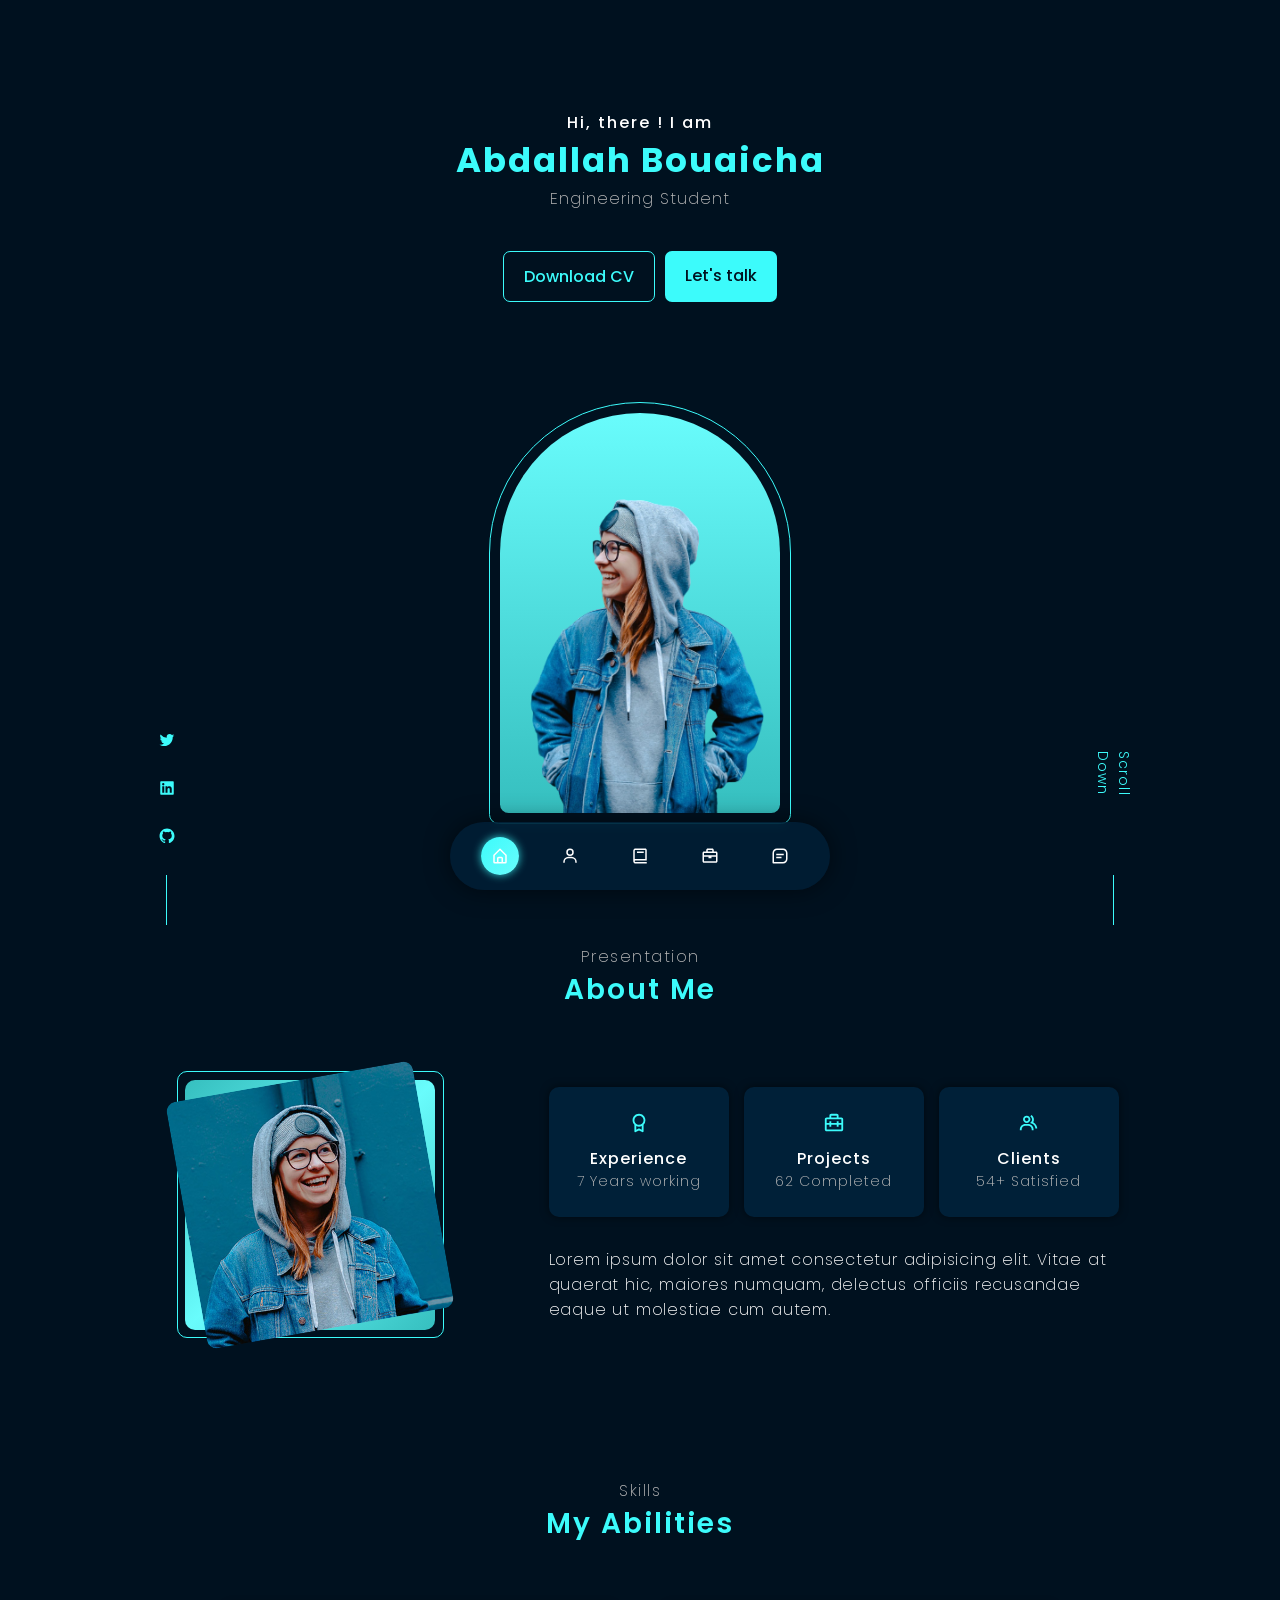
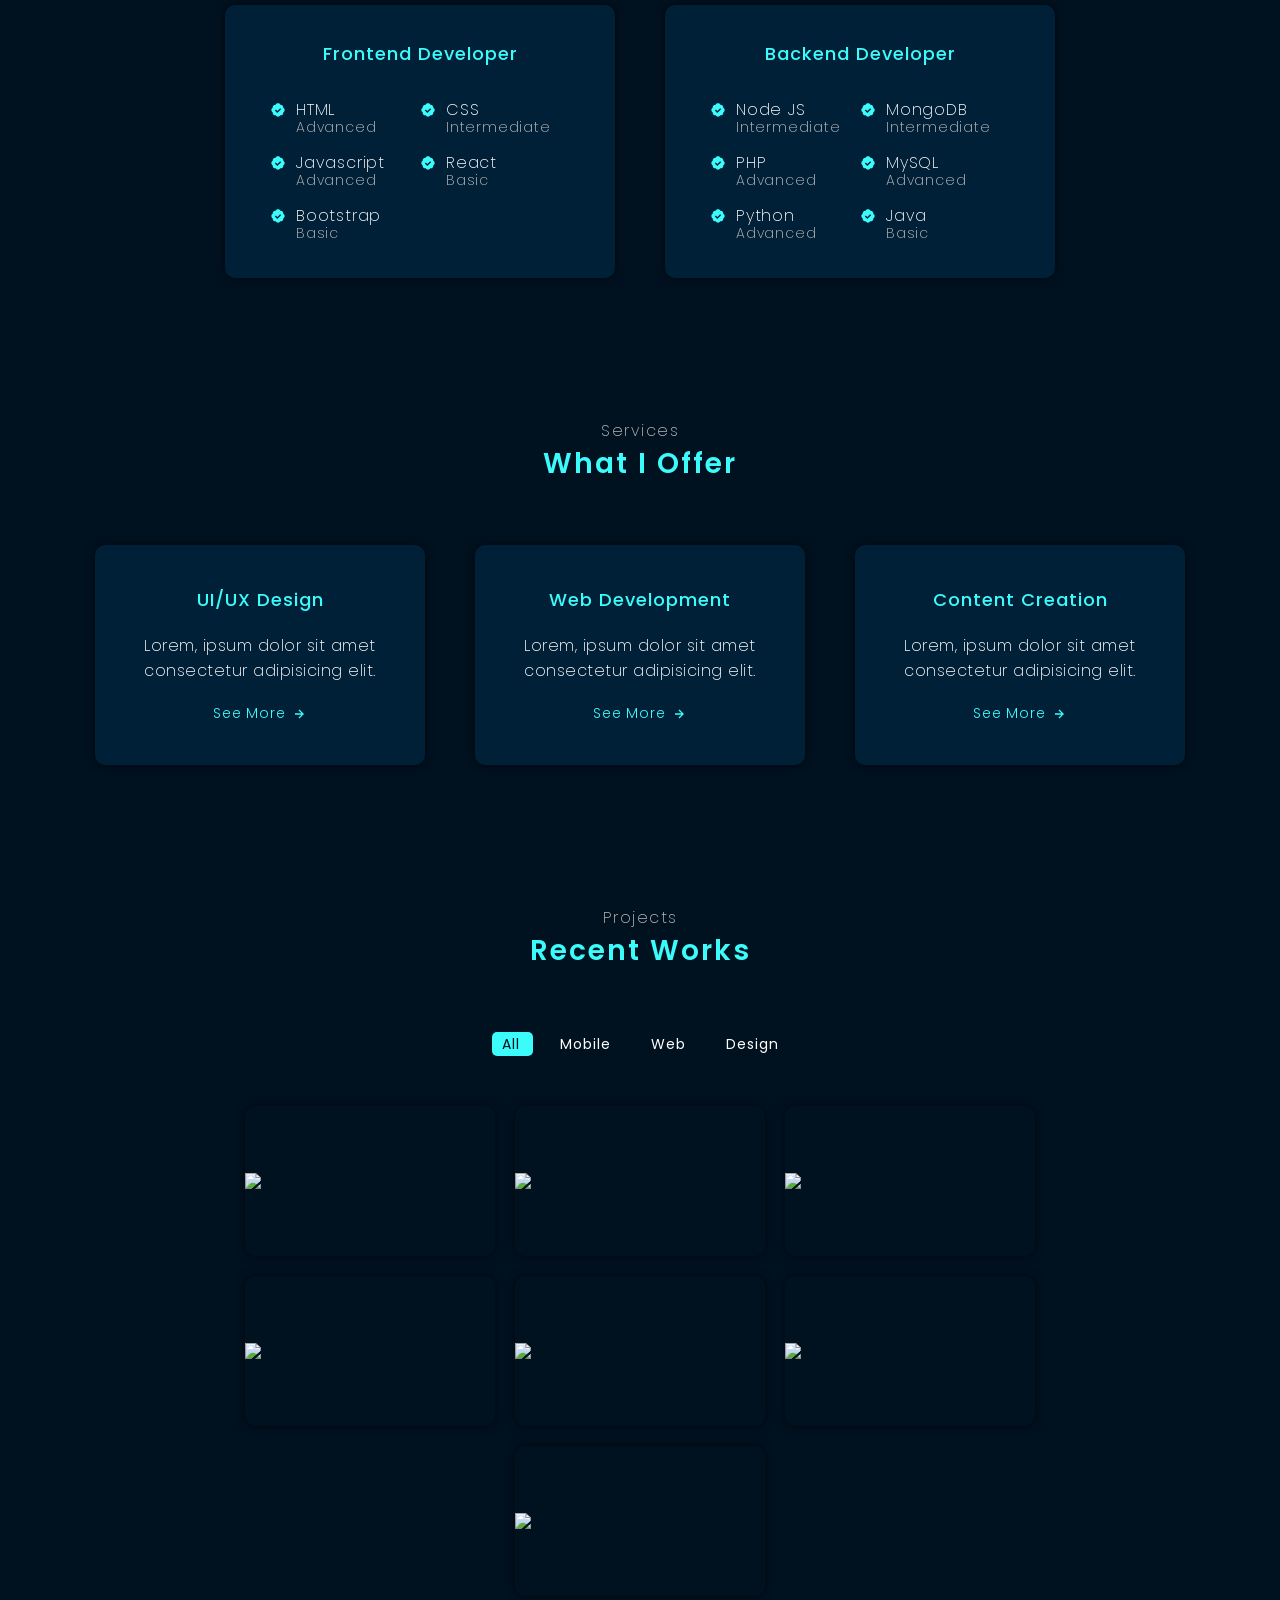
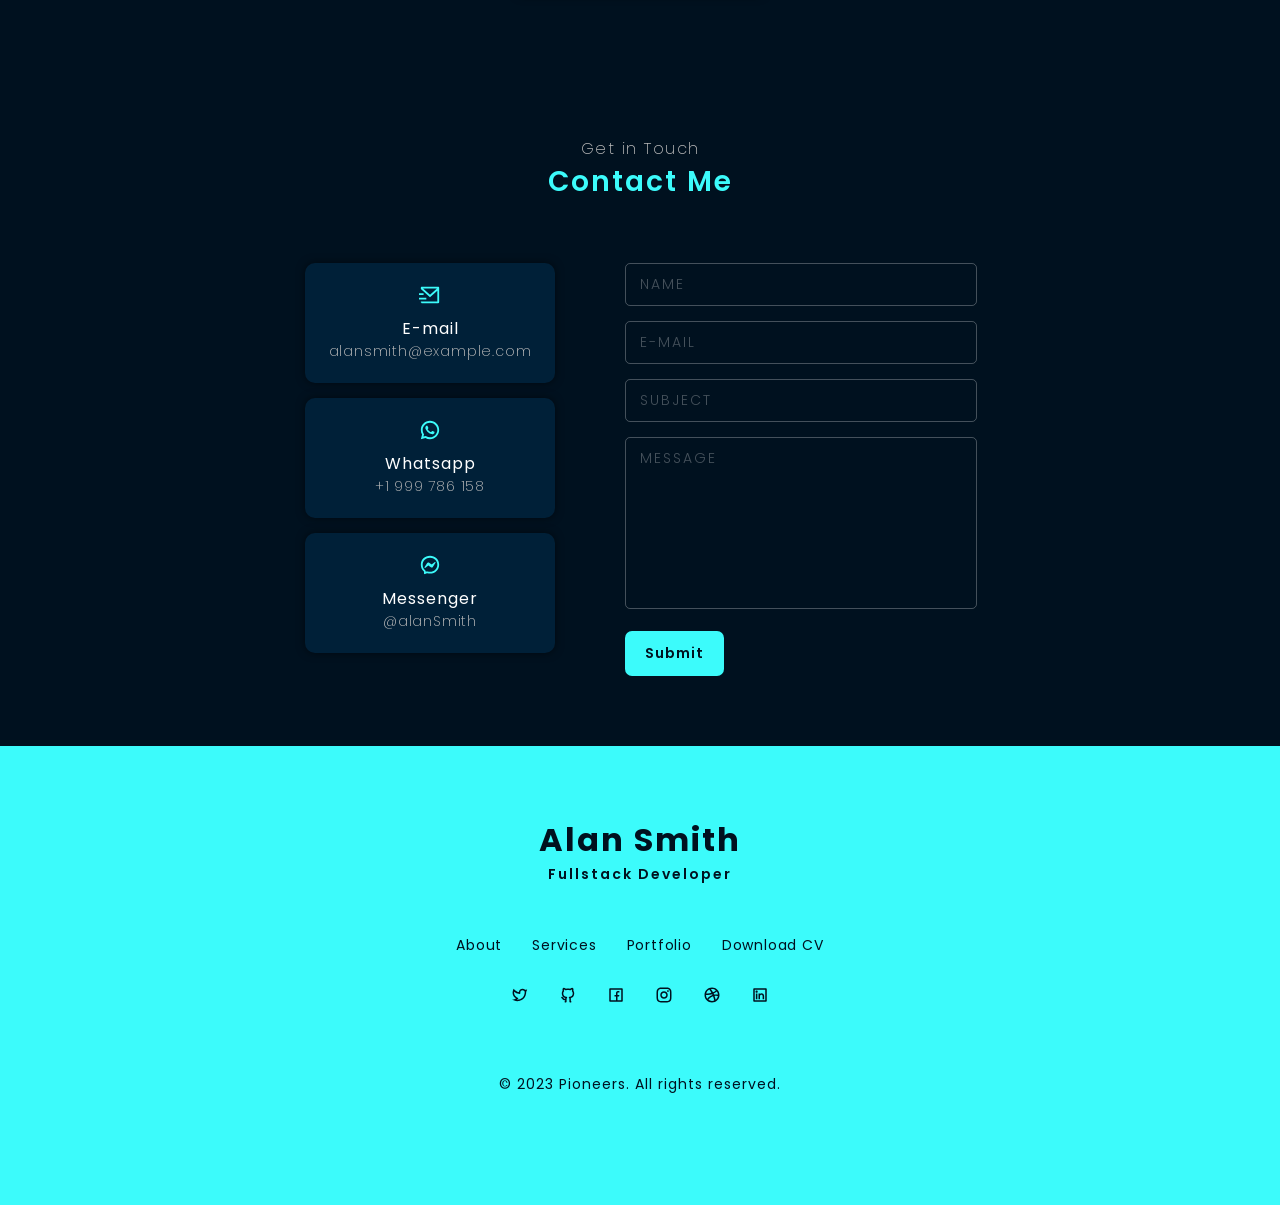
==== commit 32af11db: "updating .intro" ====
--- a/index.html
+++ b/index.html
@@ -43,8 +43,8 @@
             <div class="profile">
                 <div class="text">
                     <span class="hi">Hi, there ! I am</span>
-                    <h1>Alan Smith</h1>
-                    <span class="job">Fullstack developer</span>
+                    <h1>Abdallah Bouaicha</h1>
+                    <span class="job">Engineering Student</span>
                 </div>
                 <div class="links">
                     <a href="" class="cv">Download CV</a>
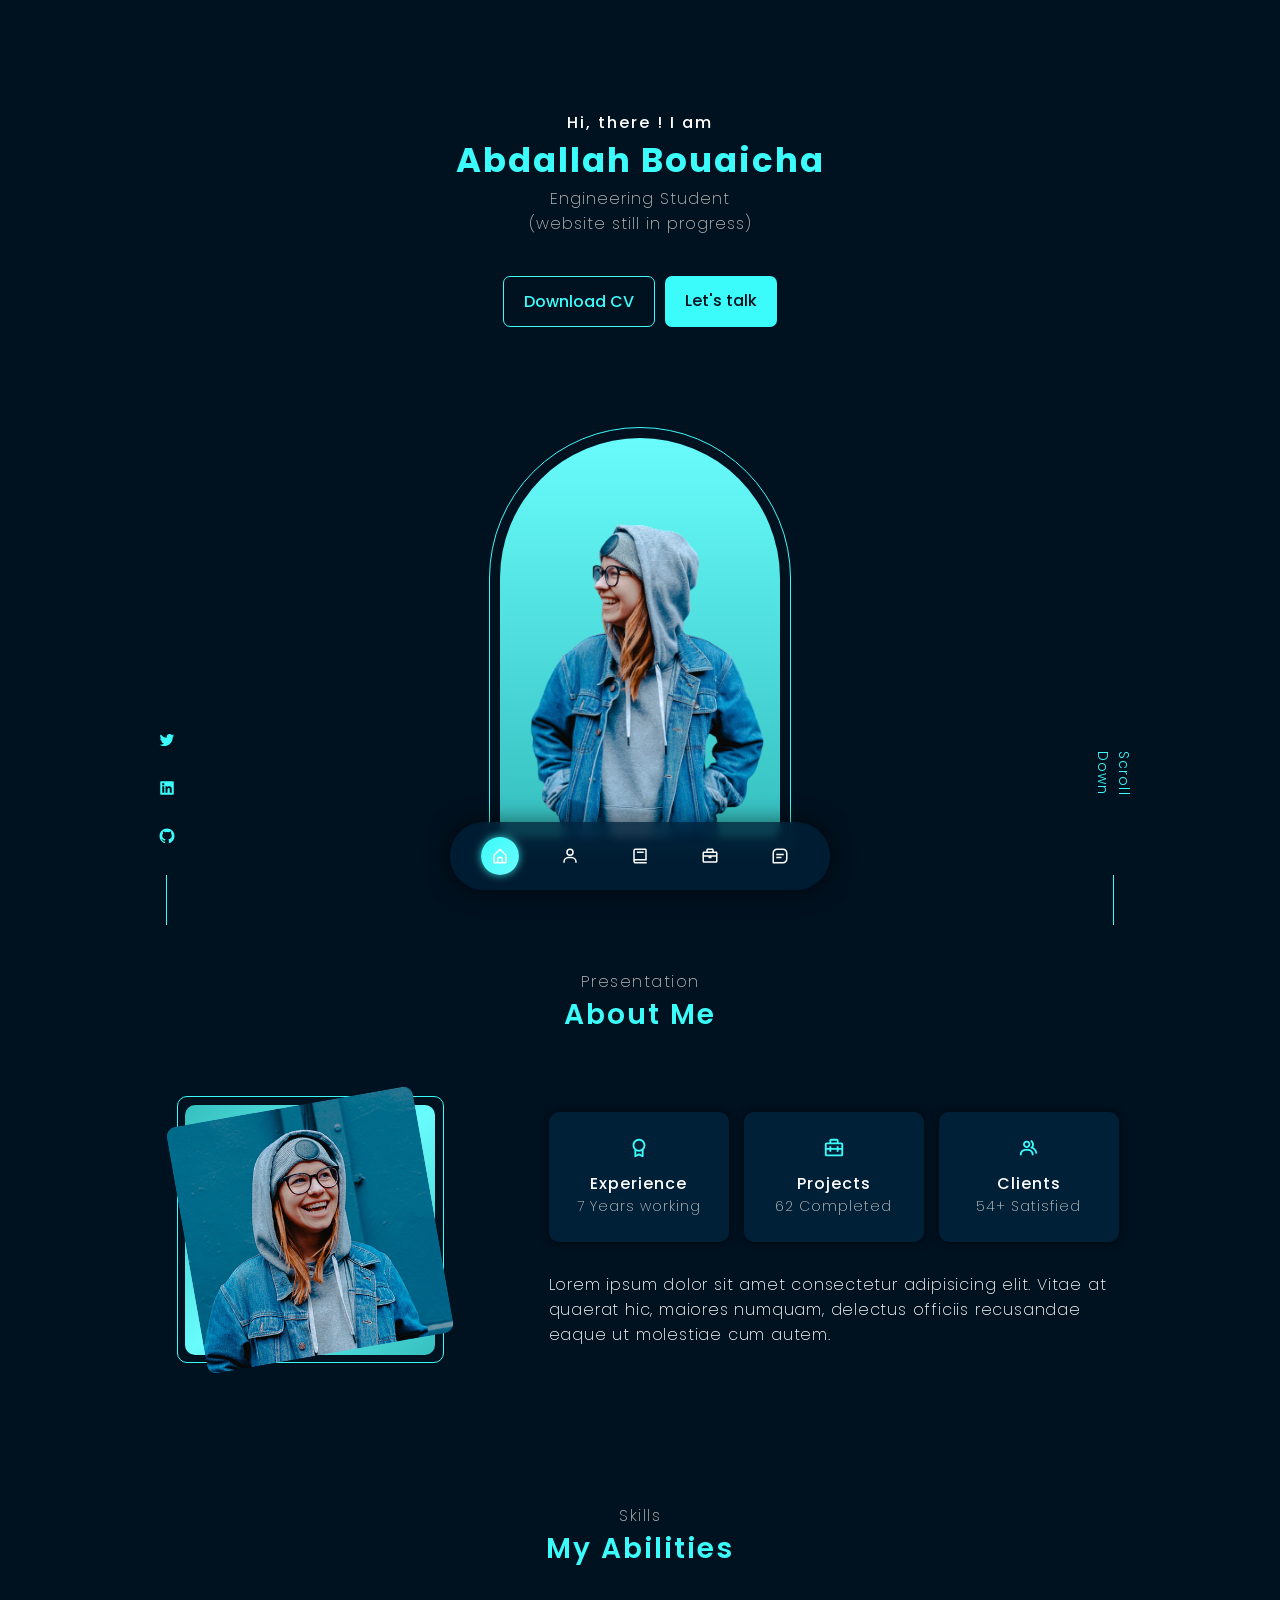
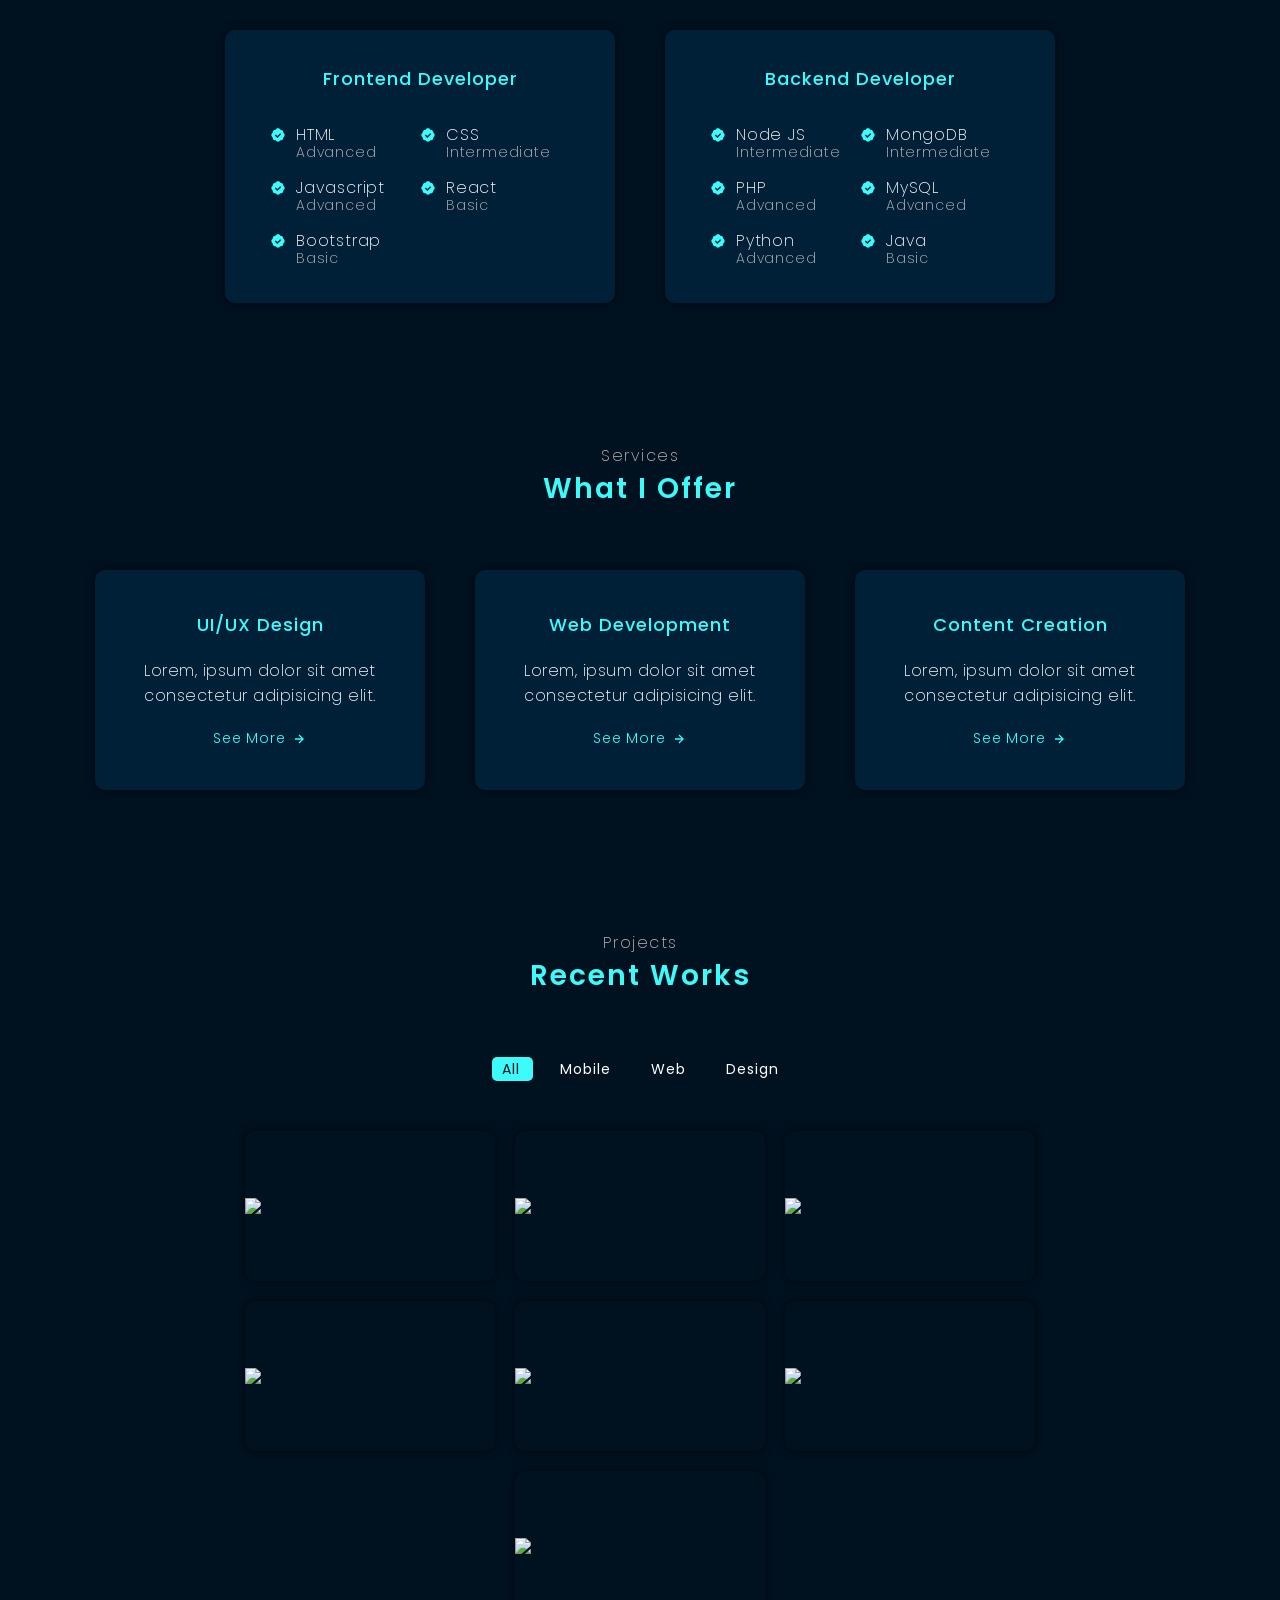
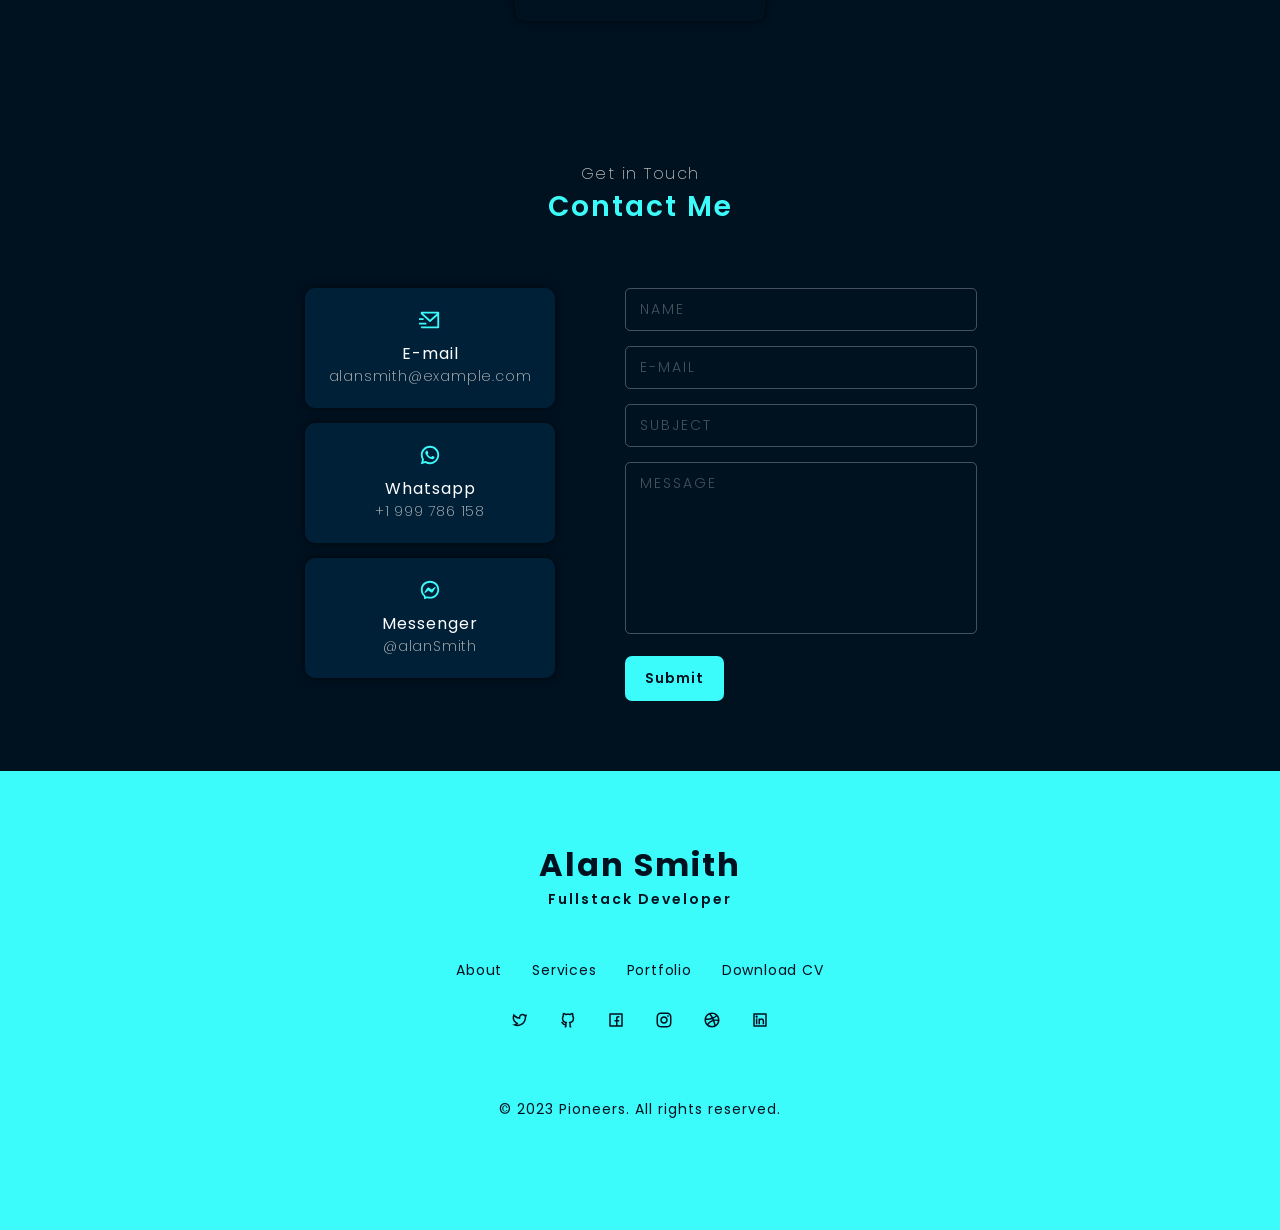
==== commit e02f35de: "updating .intro" ====
--- a/index.html
+++ b/index.html
@@ -44,7 +44,7 @@
                 <div class="text">
                     <span class="hi">Hi, there ! I am</span>
                     <h1>Abdallah Bouaicha</h1>
-                    <span class="job">Engineering Student</span>
+                    <span class="job">Engineering Student <br> (website still in progress)</span>
                 </div>
                 <div class="links">
                     <a href="" class="cv">Download CV</a>
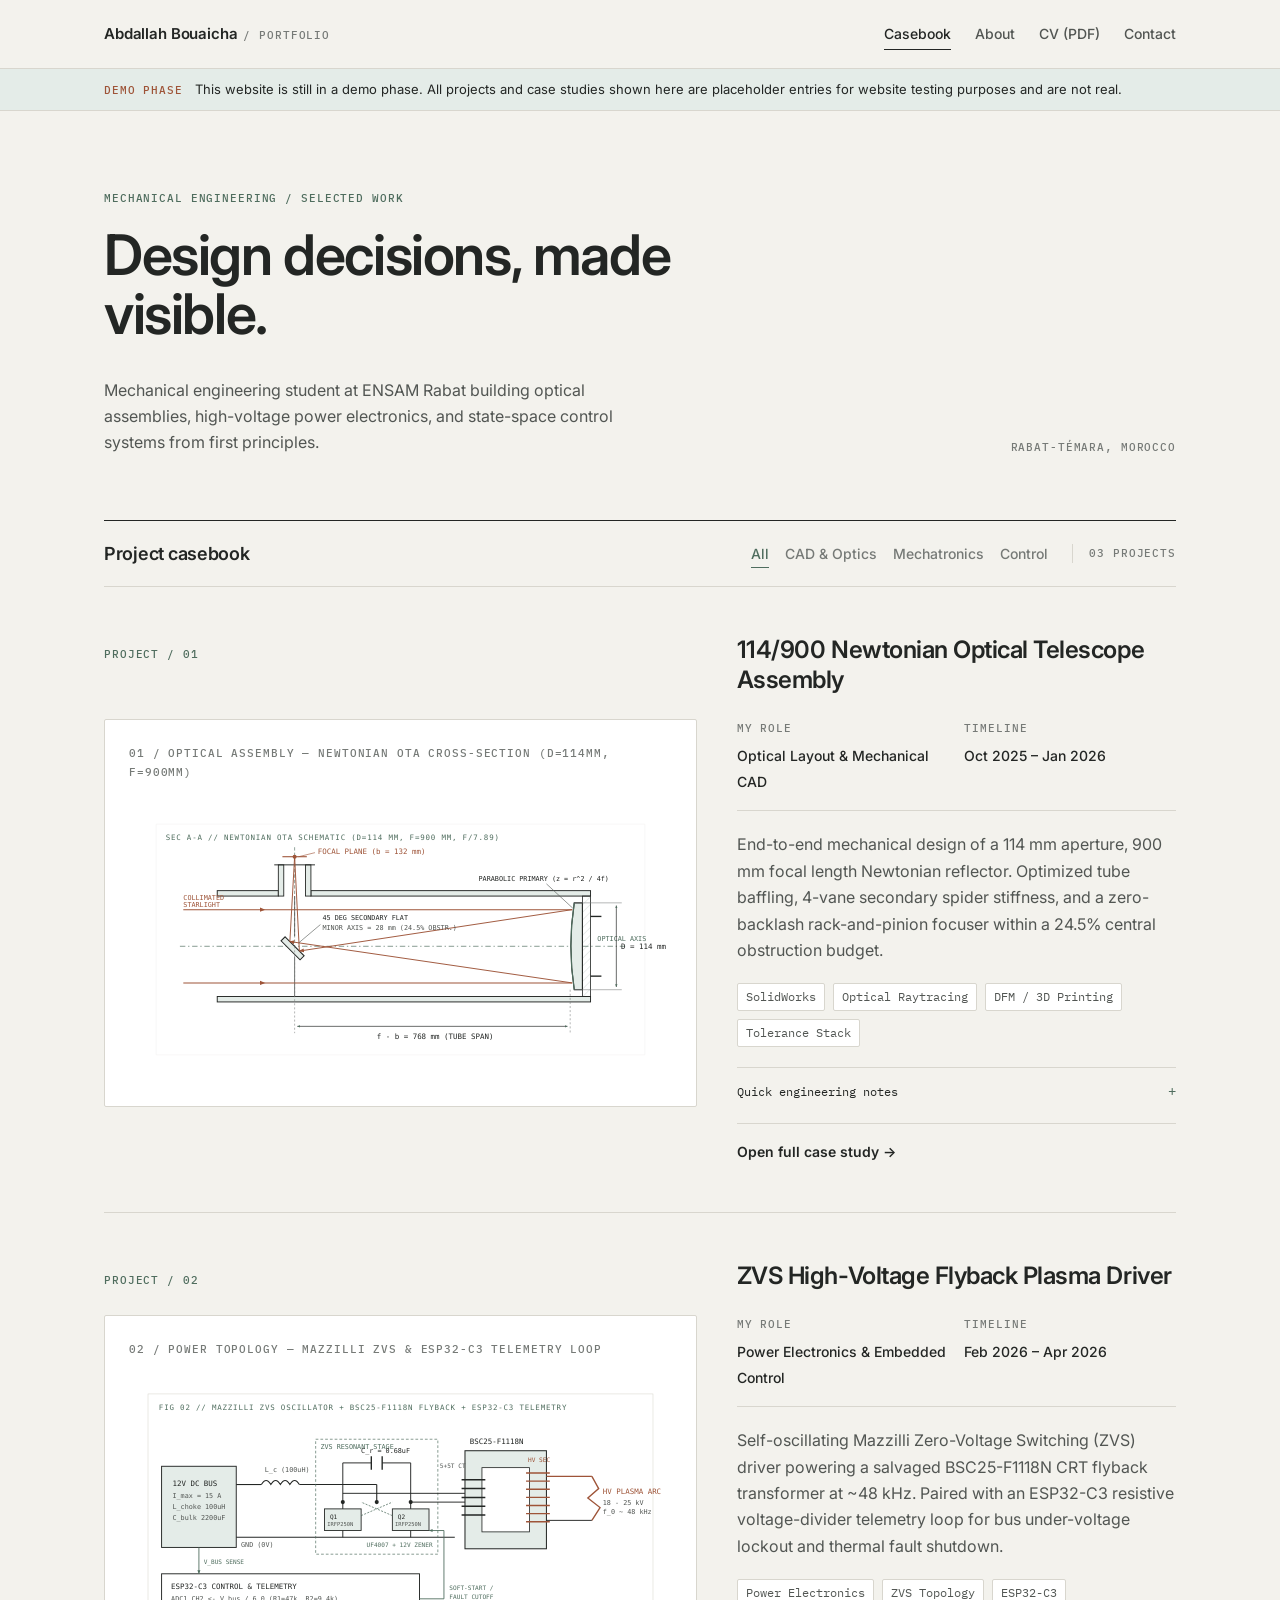
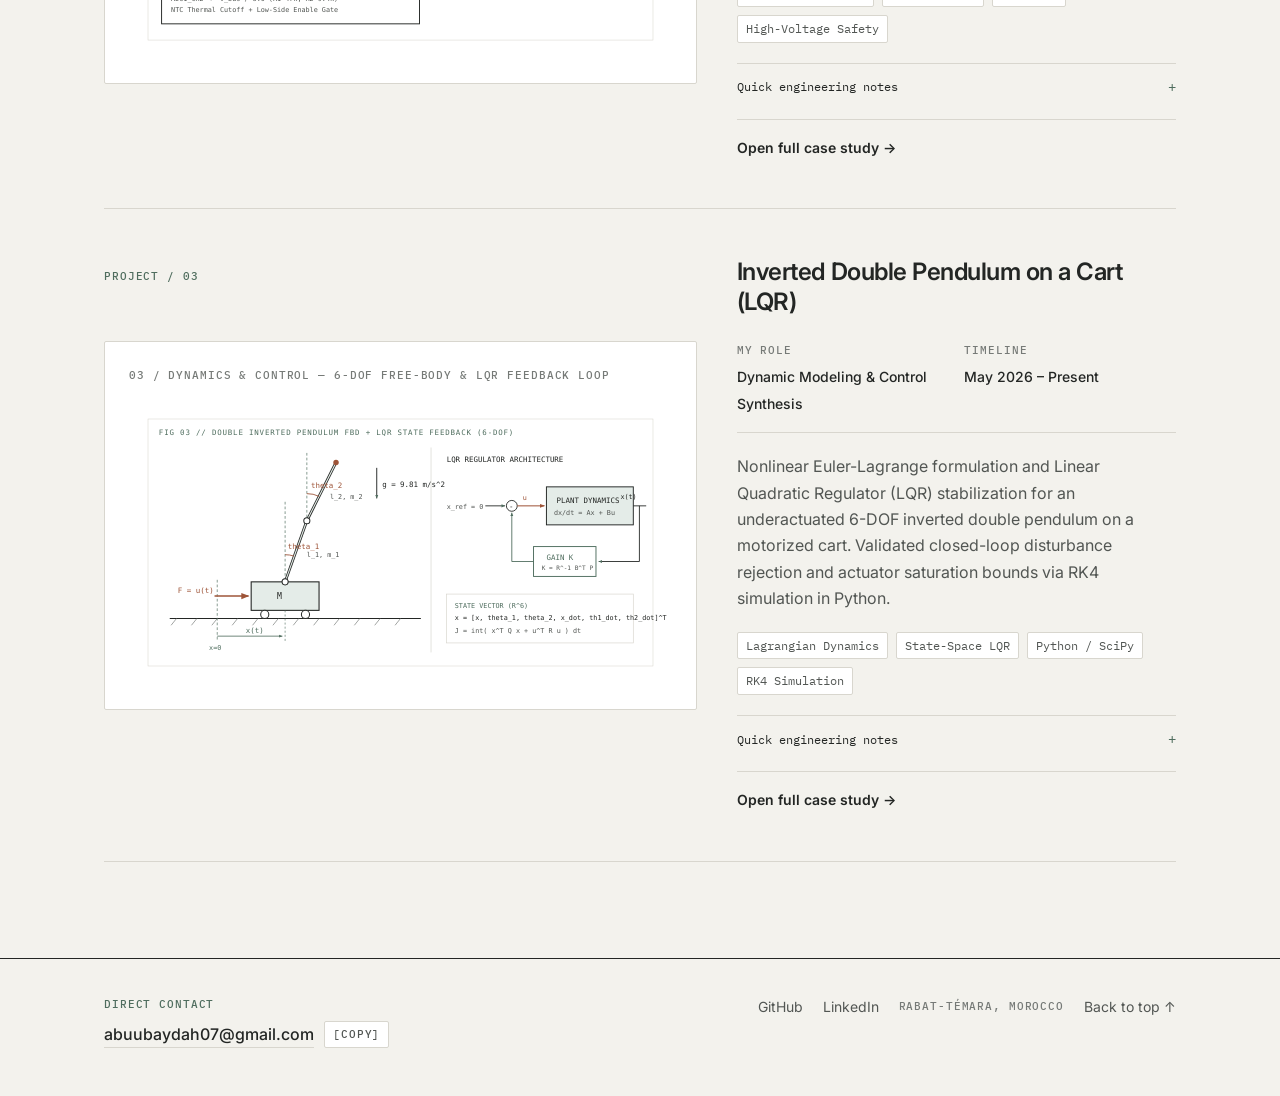
==== commit fddb97b2: "Rebuild portfolio as multi-page Swiss engineering casebook" ====
--- a/index.html
+++ b/index.html
@@ -1,458 +1,252 @@
 <!DOCTYPE html>
 <html lang="en">
-    <head>
-        <meta charset="UTF-8">
-        <script src="https://unpkg.com/scrollreveal"></script>
-        <link rel="stylesheet" href="./style/global.css">
-        <link rel="stylesheet" href="./style/loading.css">
-        <link rel="stylesheet" href="./style/scrollBar.css">
-        <link rel="stylesheet" href="./style/common.css">
-        <link rel="stylesheet" href="./style/menu.css">
-        <link rel="stylesheet" href="./style/intro.css">
-        <link rel="stylesheet" href="./style/about.css">
-        <link rel="stylesheet" href="./style/services.css">
-        <link rel="stylesheet" href="./style/projects.css">
-        <link rel="stylesheet" href="./style/contact.css">
-        <link rel="stylesheet" href="./style/footer.css">
-        <title>Alan Smith</title>
-    </head>
-    <body>
-        <div id="loader"></div>
-        <div id="progressBar"><div id="scrollPath"></div></div>
-        <nav>
-            <ul>
-                <i></i>
-                <li class="home active" onclick="goScroll(0);activateNavLink(this, 0)">
-                    <svg xmlns="http://www.w3.org/2000/svg" width="18" height="18" viewBox="0 0 24 24"><path d="M5 22h14a2 2 0 0 0 2-2v-9a1 1 0 0 0-.29-.71l-8-8a1 1 0 0 0-1.41 0l-8 8A1 1 0 0 0 3 11v9a2 2 0 0 0 2 2zm5-2v-5h4v5zm-5-8.59 7-7 7 7V20h-3v-5a2 2 0 0 0-2-2h-4a2 2 0 0 0-2 2v5H5z"></path></svg>
-                </li>
-                <li class="about" onclick="goScroll(1);activateNavLink(this, 1)">
-                    <svg xmlns="http://www.w3.org/2000/svg" width="18" height="18" viewBox="0 0 24 24"><path d="M12 2a5 5 0 1 0 5 5 5 5 0 0 0-5-5zm0 8a3 3 0 1 1 3-3 3 3 0 0 1-3 3zm9 11v-1a7 7 0 0 0-7-7h-4a7 7 0 0 0-7 7v1h2v-1a5 5 0 0 1 5-5h4a5 5 0 0 1 5 5v1z"></path></svg>
-                </li>
-                <li class="services" onclick="goScroll(2);activateNavLink(this, 2)">
-                    <svg xmlns="http://www.w3.org/2000/svg" width="18" height="18" viewBox="0 0 24 24"><path d="M6 22h15v-2H6.012C5.55 19.988 5 19.805 5 19s.55-.988 1.012-1H21V4c0-1.103-.897-2-2-2H6c-1.206 0-3 .799-3 3v14c0 2.201 1.794 3 3 3zM5 8V5c0-.805.55-.988 1-1h13v12H5V8z"></path><path d="M8 6h9v2H8z"></path></svg>
-                </li>
-                <li class="projects" onclick="goScroll(3);activateNavLink(this, 3)">
-                    <svg xmlns="http://www.w3.org/2000/svg" width="18" height="18" viewBox="0 0 24 24"><path d="M20 6h-3V4c0-1.103-.897-2-2-2H9c-1.103 0-2 .897-2 2v2H4c-1.103 0-2 .897-2 2v11c0 1.103.897 2 2 2h16c1.103 0 2-.897 2-2V8c0-1.103-.897-2-2-2zm-5-2v2H9V4h6zM8 8h12v3H4V8h4zM4 19v-6h6v2h4v-2h6l.001 6H4z"></path></svg>
-                </li>
-                <li class="contact" onclick="goScroll(4);activateNavLink(this, 4)">
-                    <svg xmlns="http://www.w3.org/2000/svg" width="18" height="18" viewBox="0 0 24 24"><path d="M16 2H8C4.691 2 2 4.691 2 8v13a1 1 0 0 0 1 1h13c3.309 0 6-2.691 6-6V8c0-3.309-2.691-6-6-6zm4 14c0 2.206-1.794 4-4 4H4V8c0-2.206 1.794-4 4-4h8c2.206 0 4 1.794 4 4v8z"></path><path d="M7 9h10v2H7zm0 4h7v2H7z"></path></svg>
-                </li>
+<head>
+  <meta charset="UTF-8">
+  <meta name="viewport" content="width=device-width, initial-scale=1.0">
+  <title>Abdallah Bouaicha — Mechanical Engineering Casebook</title>
+  <meta name="description" content="Mechanical engineering portfolio and technical casebook by Abdallah Bouaicha (ENSAM Rabat '29). Optical CAD, ZVS power electronics, and LQR state-space control.">
+  <link rel="stylesheet" href="/style/global.css">
+  <link rel="stylesheet" href="/style/casebook.css">
+</head>
+<body id="top">
+  <header class="site-header">
+    <div class="container site-header__inner">
+      <a href="/index.html" class="site-brand">
+        <span class="site-brand__name">Abdallah Bouaicha</span>
+        <span class="site-brand__tag mono">/ PORTFOLIO</span>
+      </a>
+      <nav class="site-nav" aria-label="Primary navigation">
+        <a href="/index.html#casebook" aria-current="page">Casebook</a>
+        <a href="/about.html">About</a>
+        <a href="/assets/cv.pdf">CV (PDF)</a>
+        <a href="#contact">Contact</a>
+      </nav>
+    </div>
+  </header>
+
+  <div class="demo-notice" role="note">
+    <div class="container demo-notice__inner">
+      <span class="demo-notice__tag mono">DEMO PHASE</span>
+      <p class="demo-notice__text">This website is still in a demo phase. All projects and case studies shown here are placeholder entries for website testing purposes and are not real.</p>
+    </div>
+  </div>
+
+  <main class="container">
+    <section class="hero">
+      <span class="eyebrow">MECHANICAL ENGINEERING / SELECTED WORK</span>
+      <h1 class="hero__title">Design decisions, made visible.</h1>
+      <div class="hero__meta">
+        <p class="hero__summary">
+          Mechanical engineering student at ENSAM Rabat building optical assemblies, high-voltage power electronics, and state-space control systems from first principles.
+        </p>
+        <span class="hero__location mono">Rabat-Témara, Morocco</span>
+      </div>
+    </section>
+
+    <section id="casebook" aria-label="Project casebook">
+      <div class="casebook-bar">
+        <h2 class="casebook-bar__title">Project casebook</h2>
+        <div class="casebook-controls">
+          <div class="filter-group" role="group" aria-label="Filter projects by discipline">
+            <button type="button" class="filter-btn active" data-filter="all">All</button>
+            <button type="button" class="filter-btn" data-filter="cad-optics">CAD &amp; Optics</button>
+            <button type="button" class="filter-btn" data-filter="mechatronics">Mechatronics</button>
+            <button type="button" class="filter-btn" data-filter="control">Control</button>
+          </div>
+          <span id="project-counter" class="project-counter mono">03 PROJECTS</span>
+        </div>
+      </div>
+
+      <!-- PROJECT 01 -->
+      <article class="project-row" data-category="cad-optics">
+        <div class="project-row__header">
+          <span class="project-row__index mono">PROJECT / 01</span>
+          <h3 class="project-row__title">
+            <a href="/projects/newtonian-telescope.html">114/900 Newtonian Optical Telescope Assembly</a>
+          </h3>
+        </div>
+        <div class="project-row__grid">
+          <figure class="media-frame media-frame--diagram">
+            <figcaption class="figure-label mono">01 / OPTICAL ASSEMBLY — Newtonian OTA Cross-Section (D=114mm, f=900mm)</figcaption>
+            <img src="/assets/diagrams/telescope-optics.svg" alt="Longitudinal cross-section showing 114 mm parabolic primary, 45-degree secondary flat, and terracotta ray convergence at the focal plane." data-caption="01 / OPTICAL ASSEMBLY — 114 mm parabolic primary, 45° secondary flat, and focal plane ray convergence.">
+          </figure>
+
+          <div class="project-specs">
+            <div class="spec-strip">
+              <div>
+                <span class="spec-item__label mono">MY ROLE</span>
+                <span class="spec-item__value">Optical Layout &amp; Mechanical CAD</span>
+              </div>
+              <div>
+                <span class="spec-item__label mono">TIMELINE</span>
+                <span class="spec-item__value">Oct 2025 – Jan 2026</span>
+              </div>
+            </div>
+
+            <p class="project-summary">
+              End-to-end mechanical design of a 114 mm aperture, 900 mm focal length Newtonian reflector. Optimized tube baffling, 4-vane secondary spider stiffness, and a zero-backlash rack-and-pinion focuser within a 24.5% central obstruction budget.
+            </p>
+
+            <ul class="tag-list">
+              <li class="tag-item">SolidWorks</li>
+              <li class="tag-item">Optical Raytracing</li>
+              <li class="tag-item">DFM / 3D Printing</li>
+              <li class="tag-item">Tolerance Stack</li>
             </ul>
-        </nav>
-        <section class="intro">
-            <div class="profile">
-                <div class="text">
-                    <span class="hi">Hi, there ! I am</span>
-                    <h1>Abdallah Bouaicha</h1>
-                    <span class="job">Engineering Student <br> (website still in progress)</span>
-                </div>
-                <div class="links">
-                    <a href="" class="cv">Download CV</a>
-                    <a onclick="goScroll(4)" class="contact">Let's talk</a>
-                </div>
-                <div class="photo">
-                    <div class="img">
-                        <img src="./assets/noBg.png">
-                    </div>
-                </div>
-            </div>
-            <div class="social">
-                <a href="" class="item">
-                    <svg xmlns="http://www.w3.org/2000/svg" width="18" height="18" viewBox="0 0 24 24"><path d="M19.633 7.997c.013.175.013.349.013.523 0 5.325-4.053 11.461-11.46 11.461-2.282 0-4.402-.661-6.186-1.809.324.037.636.05.973.05a8.07 8.07 0 0 0 5.001-1.721 4.036 4.036 0 0 1-3.767-2.793c.249.037.499.062.761.062.361 0 .724-.05 1.061-.137a4.027 4.027 0 0 1-3.23-3.953v-.05c.537.299 1.16.486 1.82.511a4.022 4.022 0 0 1-1.796-3.354c0-.748.199-1.434.548-2.032a11.457 11.457 0 0 0 8.306 4.215c-.062-.3-.1-.611-.1-.923a4.026 4.026 0 0 1 4.028-4.028c1.16 0 2.207.486 2.943 1.272a7.957 7.957 0 0 0 2.556-.973 4.02 4.02 0 0 1-1.771 2.22 8.073 8.073 0 0 0 2.319-.624 8.645 8.645 0 0 1-2.019 2.083z"></path></svg>
-                </a>
-                <a href="" class="item">
-                    <svg xmlns="http://www.w3.org/2000/svg" width="18" height="18" viewBox="0 0 24 24"><path d="M20 3H4a1 1 0 0 0-1 1v16a1 1 0 0 0 1 1h16a1 1 0 0 0 1-1V4a1 1 0 0 0-1-1zM8.339 18.337H5.667v-8.59h2.672v8.59zM7.003 8.574a1.548 1.548 0 1 1 0-3.096 1.548 1.548 0 0 1 0 3.096zm11.335 9.763h-2.669V14.16c0-.996-.018-2.277-1.388-2.277-1.39 0-1.601 1.086-1.601 2.207v4.248h-2.667v-8.59h2.56v1.174h.037c.355-.675 1.227-1.387 2.524-1.387 2.704 0 3.203 1.778 3.203 4.092v4.71z"></path></svg>
-                </a>
-                <a href="" class="item">
-                    <svg xmlns="http://www.w3.org/2000/svg" width="18" height="18" viewBox="0 0 24 24"><path fill-rule="evenodd" clip-rule="evenodd" d="M12.026 2c-5.509 0-9.974 4.465-9.974 9.974 0 4.406 2.857 8.145 6.821 9.465.499.09.679-.217.679-.481 0-.237-.008-.865-.011-1.696-2.775.602-3.361-1.338-3.361-1.338-.452-1.152-1.107-1.459-1.107-1.459-.905-.619.069-.605.069-.605 1.002.07 1.527 1.028 1.527 1.028.89 1.524 2.336 1.084 2.902.829.091-.645.351-1.085.635-1.334-2.214-.251-4.542-1.107-4.542-4.93 0-1.087.389-1.979 1.024-2.675-.101-.253-.446-1.268.099-2.64 0 0 .837-.269 2.742 1.021a9.582 9.582 0 0 1 2.496-.336 9.554 9.554 0 0 1 2.496.336c1.906-1.291 2.742-1.021 2.742-1.021.545 1.372.203 2.387.099 2.64.64.696 1.024 1.587 1.024 2.675 0 3.833-2.33 4.675-4.552 4.922.355.308.675.916.675 1.846 0 1.334-.012 2.41-.012 2.737 0 .267.178.577.687.479C19.146 20.115 22 16.379 22 11.974 22 6.465 17.535 2 12.026 2z"></path></svg>
-                </a>
-                <i></i>
-            </div>
-            <div class="scrollDown">
-                <div><span onclick="goScroll(1)">Scroll Down</span></div>
-                <i></i>
-            </div>
-        </section>
-        <section class="about">
-            <span class="title h2">Presentation</span>
-            <h2>About Me</h2>
-            <div class="content">
-                <div class="photo">
-                    <div class="img">
-                        <img src="./assets/about.jpg">
-                    </div>
-                </div>
-                <div class="info">
-                    <div class="data">
-                        <div class="box">
-                            <i>
-                                <svg xmlns="http://www.w3.org/2000/svg" width="22" height="22" viewBox="0 0 24 24"><path d="M5 8.999c0 1.902.765 3.627 2 4.89V21a.998.998 0 0 0 1.447.895L12 20.118l3.553 1.776a.992.992 0 0 0 .972-.043c.295-.183.475-.504.475-.851v-7.11a6.976 6.976 0 0 0 2-4.891C19 5.14 15.86 2 12 2S5 5.14 5 8.999zm7.447 9.106a1 1 0 0 0-.895 0L9 19.382v-4.067c.911.434 1.926.685 3 .685s2.089-.25 3-.685v4.066l-2.553-1.276zM12 4c2.756 0 5 2.242 5 4.999A5.006 5.006 0 0 1 12 14c-2.757 0-5-2.243-5-5.001A5.005 5.005 0 0 1 12 4z"></path></svg>
-                            </i>
-                            <h3>Experience</h3>
-                            <span>7 Years working</span>
-                        </div>
-                        <div class="box">
-                            <i>
-                                <svg xmlns="http://www.w3.org/2000/svg" width="22" height="22" viewBox="0 0 24 24"><path d="M20 6h-3V4c0-1.103-.897-2-2-2H9c-1.103 0-2 .897-2 2v2H4c-1.103 0-2 .897-2 2v11c0 1.103.897 2 2 2h16c1.103 0 2-.897 2-2V8c0-1.103-.897-2-2-2zm-5-2v2H9V4h6zM4 8h16v4h-3v-2h-2v2H9v-2H7v2H4V8zm0 11v-5h3v2h2v-2h6v2h2v-2h3.001v5H4z"></path></svg>
-                            </i>
-                            <h3>Projects</h3>
-                            <span>62 Completed</span>
-                        </div>
-                        <div class="box">
-                            <i>
-                                <svg xmlns="http://www.w3.org/2000/svg" width="22" height="22" viewBox="0 0 24 24"><path d="M16.604 11.048a5.67 5.67 0 0 0 .751-3.44c-.179-1.784-1.175-3.361-2.803-4.44l-1.105 1.666c1.119.742 1.8 1.799 1.918 2.974a3.693 3.693 0 0 1-1.072 2.986l-1.192 1.192 1.618.475C18.951 13.701 19 17.957 19 18h2c0-1.789-.956-5.285-4.396-6.952z"></path><path d="M9.5 12c2.206 0 4-1.794 4-4s-1.794-4-4-4-4 1.794-4 4 1.794 4 4 4zm0-6c1.103 0 2 .897 2 2s-.897 2-2 2-2-.897-2-2 .897-2 2-2zm1.5 7H8c-3.309 0-6 2.691-6 6v1h2v-1c0-2.206 1.794-4 4-4h3c2.206 0 4 1.794 4 4v1h2v-1c0-3.309-2.691-6-6-6z"></path></svg>
-                            </i>
-                            <h3>Clients</h3>
-                            <span>54+ Satisfied</span>
-                        </div>
-                    </div>
-                    <p>
-                        Lorem ipsum dolor sit amet consectetur adipisicing elit. Vitae at quaerat hic, maiores numquam, delectus officiis recusandae eaque ut molestiae cum autem.
-                    </p>
-                </div>
-            </div>
-        </section>
-        <section class="services">
-            <div class="skills">
-                <span class="title h2">Skills</span>
-                <h2>My Abilities</h2>
-                <div class="content">
-                    <div class="box">
-                        <h3>Frontend Developer</h3>
-                        <ul>
-                            <li>
-                                <i><svg xmlns="http://www.w3.org/2000/svg" width="16" height="16" viewBox="0 0 24 24"><path d="M19.965 8.521C19.988 8.347 20 8.173 20 8c0-2.379-2.143-4.288-4.521-3.965C14.786 2.802 13.466 2 12 2s-2.786.802-3.479 2.035C6.138 3.712 4 5.621 4 8c0 .173.012.347.035.521C2.802 9.215 2 10.535 2 12s.802 2.785 2.035 3.479A3.976 3.976 0 0 0 4 16c0 2.379 2.138 4.283 4.521 3.965C9.214 21.198 10.534 22 12 22s2.786-.802 3.479-2.035C17.857 20.283 20 18.379 20 16c0-.173-.012-.347-.035-.521C21.198 14.785 22 13.465 22 12s-.802-2.785-2.035-3.479zm-9.01 7.895-3.667-3.714 1.424-1.404 2.257 2.286 4.327-4.294 1.408 1.42-5.749 5.706z"></path></svg></i>
-                                <span class="main">
-                                    HTML<span>Advanced</span>
-                                </span>
-                            </li>
-                            <li>
-                                <i><svg xmlns="http://www.w3.org/2000/svg" width="16" height="16" viewBox="0 0 24 24"><path d="M19.965 8.521C19.988 8.347 20 8.173 20 8c0-2.379-2.143-4.288-4.521-3.965C14.786 2.802 13.466 2 12 2s-2.786.802-3.479 2.035C6.138 3.712 4 5.621 4 8c0 .173.012.347.035.521C2.802 9.215 2 10.535 2 12s.802 2.785 2.035 3.479A3.976 3.976 0 0 0 4 16c0 2.379 2.138 4.283 4.521 3.965C9.214 21.198 10.534 22 12 22s2.786-.802 3.479-2.035C17.857 20.283 20 18.379 20 16c0-.173-.012-.347-.035-.521C21.198 14.785 22 13.465 22 12s-.802-2.785-2.035-3.479zm-9.01 7.895-3.667-3.714 1.424-1.404 2.257 2.286 4.327-4.294 1.408 1.42-5.749 5.706z"></path></svg></i>
-                                <span class="main">
-                                    CSS<span>Intermediate</span>
-                                </span>
-                            </li>
-                            <li>
-                                <i><svg xmlns="http://www.w3.org/2000/svg" width="16" height="16" viewBox="0 0 24 24"><path d="M19.965 8.521C19.988 8.347 20 8.173 20 8c0-2.379-2.143-4.288-4.521-3.965C14.786 2.802 13.466 2 12 2s-2.786.802-3.479 2.035C6.138 3.712 4 5.621 4 8c0 .173.012.347.035.521C2.802 9.215 2 10.535 2 12s.802 2.785 2.035 3.479A3.976 3.976 0 0 0 4 16c0 2.379 2.138 4.283 4.521 3.965C9.214 21.198 10.534 22 12 22s2.786-.802 3.479-2.035C17.857 20.283 20 18.379 20 16c0-.173-.012-.347-.035-.521C21.198 14.785 22 13.465 22 12s-.802-2.785-2.035-3.479zm-9.01 7.895-3.667-3.714 1.424-1.404 2.257 2.286 4.327-4.294 1.408 1.42-5.749 5.706z"></path></svg></i>
-                                <span class="main">
-                                    Javascript<span>Advanced</span>
-                                </span>
-                            </li>
-                            <li>
-                                <i><svg xmlns="http://www.w3.org/2000/svg" width="16" height="16" viewBox="0 0 24 24"><path d="M19.965 8.521C19.988 8.347 20 8.173 20 8c0-2.379-2.143-4.288-4.521-3.965C14.786 2.802 13.466 2 12 2s-2.786.802-3.479 2.035C6.138 3.712 4 5.621 4 8c0 .173.012.347.035.521C2.802 9.215 2 10.535 2 12s.802 2.785 2.035 3.479A3.976 3.976 0 0 0 4 16c0 2.379 2.138 4.283 4.521 3.965C9.214 21.198 10.534 22 12 22s2.786-.802 3.479-2.035C17.857 20.283 20 18.379 20 16c0-.173-.012-.347-.035-.521C21.198 14.785 22 13.465 22 12s-.802-2.785-2.035-3.479zm-9.01 7.895-3.667-3.714 1.424-1.404 2.257 2.286 4.327-4.294 1.408 1.42-5.749 5.706z"></path></svg></i>
-                                <span class="main">
-                                    React<span>Basic</span>
-                                </span>
-                            </li>
-                            <li>
-                                <i><svg xmlns="http://www.w3.org/2000/svg" width="16" height="16" viewBox="0 0 24 24"><path d="M19.965 8.521C19.988 8.347 20 8.173 20 8c0-2.379-2.143-4.288-4.521-3.965C14.786 2.802 13.466 2 12 2s-2.786.802-3.479 2.035C6.138 3.712 4 5.621 4 8c0 .173.012.347.035.521C2.802 9.215 2 10.535 2 12s.802 2.785 2.035 3.479A3.976 3.976 0 0 0 4 16c0 2.379 2.138 4.283 4.521 3.965C9.214 21.198 10.534 22 12 22s2.786-.802 3.479-2.035C17.857 20.283 20 18.379 20 16c0-.173-.012-.347-.035-.521C21.198 14.785 22 13.465 22 12s-.802-2.785-2.035-3.479zm-9.01 7.895-3.667-3.714 1.424-1.404 2.257 2.286 4.327-4.294 1.408 1.42-5.749 5.706z"></path></svg></i>
-                                <span class="main">
-                                    Bootstrap<span>Basic</span>
-                                </span>
-                            </li>
-                        </ul>
-                    </div>
-                    <div class="box">
-                        <h3>Backend Developer</h3>
-                        <ul>
-                            <li>
-                                <i><svg xmlns="http://www.w3.org/2000/svg" width="16" height="16" viewBox="0 0 24 24"><path d="M19.965 8.521C19.988 8.347 20 8.173 20 8c0-2.379-2.143-4.288-4.521-3.965C14.786 2.802 13.466 2 12 2s-2.786.802-3.479 2.035C6.138 3.712 4 5.621 4 8c0 .173.012.347.035.521C2.802 9.215 2 10.535 2 12s.802 2.785 2.035 3.479A3.976 3.976 0 0 0 4 16c0 2.379 2.138 4.283 4.521 3.965C9.214 21.198 10.534 22 12 22s2.786-.802 3.479-2.035C17.857 20.283 20 18.379 20 16c0-.173-.012-.347-.035-.521C21.198 14.785 22 13.465 22 12s-.802-2.785-2.035-3.479zm-9.01 7.895-3.667-3.714 1.424-1.404 2.257 2.286 4.327-4.294 1.408 1.42-5.749 5.706z"></path></svg></i>
-                                <span class="main">
-                                    Node JS<span>Intermediate</span>
-                                </span>
-                            </li>
-                            <li>
-                                <i><svg xmlns="http://www.w3.org/2000/svg" width="16" height="16" viewBox="0 0 24 24"><path d="M19.965 8.521C19.988 8.347 20 8.173 20 8c0-2.379-2.143-4.288-4.521-3.965C14.786 2.802 13.466 2 12 2s-2.786.802-3.479 2.035C6.138 3.712 4 5.621 4 8c0 .173.012.347.035.521C2.802 9.215 2 10.535 2 12s.802 2.785 2.035 3.479A3.976 3.976 0 0 0 4 16c0 2.379 2.138 4.283 4.521 3.965C9.214 21.198 10.534 22 12 22s2.786-.802 3.479-2.035C17.857 20.283 20 18.379 20 16c0-.173-.012-.347-.035-.521C21.198 14.785 22 13.465 22 12s-.802-2.785-2.035-3.479zm-9.01 7.895-3.667-3.714 1.424-1.404 2.257 2.286 4.327-4.294 1.408 1.42-5.749 5.706z"></path></svg></i>
-                                <span class="main">
-                                    MongoDB<span>Intermediate</span>
-                                </span>
-                            </li>
-                            <li>
-                                <i><svg xmlns="http://www.w3.org/2000/svg" width="16" height="16" viewBox="0 0 24 24"><path d="M19.965 8.521C19.988 8.347 20 8.173 20 8c0-2.379-2.143-4.288-4.521-3.965C14.786 2.802 13.466 2 12 2s-2.786.802-3.479 2.035C6.138 3.712 4 5.621 4 8c0 .173.012.347.035.521C2.802 9.215 2 10.535 2 12s.802 2.785 2.035 3.479A3.976 3.976 0 0 0 4 16c0 2.379 2.138 4.283 4.521 3.965C9.214 21.198 10.534 22 12 22s2.786-.802 3.479-2.035C17.857 20.283 20 18.379 20 16c0-.173-.012-.347-.035-.521C21.198 14.785 22 13.465 22 12s-.802-2.785-2.035-3.479zm-9.01 7.895-3.667-3.714 1.424-1.404 2.257 2.286 4.327-4.294 1.408 1.42-5.749 5.706z"></path></svg></i>
-                                <span class="main">
-                                    PHP<span>Advanced</span>
-                                </span>
-                            </li>
-                            <li>
-                                <i><svg xmlns="http://www.w3.org/2000/svg" width="16" height="16" viewBox="0 0 24 24"><path d="M19.965 8.521C19.988 8.347 20 8.173 20 8c0-2.379-2.143-4.288-4.521-3.965C14.786 2.802 13.466 2 12 2s-2.786.802-3.479 2.035C6.138 3.712 4 5.621 4 8c0 .173.012.347.035.521C2.802 9.215 2 10.535 2 12s.802 2.785 2.035 3.479A3.976 3.976 0 0 0 4 16c0 2.379 2.138 4.283 4.521 3.965C9.214 21.198 10.534 22 12 22s2.786-.802 3.479-2.035C17.857 20.283 20 18.379 20 16c0-.173-.012-.347-.035-.521C21.198 14.785 22 13.465 22 12s-.802-2.785-2.035-3.479zm-9.01 7.895-3.667-3.714 1.424-1.404 2.257 2.286 4.327-4.294 1.408 1.42-5.749 5.706z"></path></svg></i>
-                                <span class="main">
-                                    MySQL<span>Advanced</span>
-                                </span>
-                            </li>
-                            <li>
-                                <i><svg xmlns="http://www.w3.org/2000/svg" width="16" height="16" viewBox="0 0 24 24"><path d="M19.965 8.521C19.988 8.347 20 8.173 20 8c0-2.379-2.143-4.288-4.521-3.965C14.786 2.802 13.466 2 12 2s-2.786.802-3.479 2.035C6.138 3.712 4 5.621 4 8c0 .173.012.347.035.521C2.802 9.215 2 10.535 2 12s.802 2.785 2.035 3.479A3.976 3.976 0 0 0 4 16c0 2.379 2.138 4.283 4.521 3.965C9.214 21.198 10.534 22 12 22s2.786-.802 3.479-2.035C17.857 20.283 20 18.379 20 16c0-.173-.012-.347-.035-.521C21.198 14.785 22 13.465 22 12s-.802-2.785-2.035-3.479zm-9.01 7.895-3.667-3.714 1.424-1.404 2.257 2.286 4.327-4.294 1.408 1.42-5.749 5.706z"></path></svg></i>
-                                <span class="main">
-                                    Python<span>Advanced</span>
-                                </span>
-                            </li>
-                            <li>
-                                <i><svg xmlns="http://www.w3.org/2000/svg" width="16" height="16" viewBox="0 0 24 24"><path d="M19.965 8.521C19.988 8.347 20 8.173 20 8c0-2.379-2.143-4.288-4.521-3.965C14.786 2.802 13.466 2 12 2s-2.786.802-3.479 2.035C6.138 3.712 4 5.621 4 8c0 .173.012.347.035.521C2.802 9.215 2 10.535 2 12s.802 2.785 2.035 3.479A3.976 3.976 0 0 0 4 16c0 2.379 2.138 4.283 4.521 3.965C9.214 21.198 10.534 22 12 22s2.786-.802 3.479-2.035C17.857 20.283 20 18.379 20 16c0-.173-.012-.347-.035-.521C21.198 14.785 22 13.465 22 12s-.802-2.785-2.035-3.479zm-9.01 7.895-3.667-3.714 1.424-1.404 2.257 2.286 4.327-4.294 1.408 1.42-5.749 5.706z"></path></svg></i>
-                                <span class="main">
-                                    Java<span>Basic</span>
-                                </span>
-                            </li>
-                        </ul>
-                    </div>
-                </div>
-            </div>
-            <div class="services">
-                <span class="title h2">Services</span>
-                <h2>What I Offer</h2>
-                <div class="content">
-                    <div class="box">
-                        <span class="main">UI/UX Design</span>
-                        <p>Lorem, ipsum dolor sit amet consectetur adipisicing elit.</p>
-                        <span class="link">
-                            See More
-                            <svg xmlns="http://www.w3.org/2000/svg" width="16" height="16" viewBox="0 0 24 24"><path d="m11.293 17.293 1.414 1.414L19.414 12l-6.707-6.707-1.414 1.414L15.586 11H6v2h9.586z"></path></svg>
-                        </span>
-                    </div>
-                    <div class="box">
-                        <span class="main">Web Development</span>
-                        <p>Lorem, ipsum dolor sit amet consectetur adipisicing elit.</p>
-                        <span class="link">
-                            See More
-                            <svg xmlns="http://www.w3.org/2000/svg" width="16" height="16" viewBox="0 0 24 24"><path d="m11.293 17.293 1.414 1.414L19.414 12l-6.707-6.707-1.414 1.414L15.586 11H6v2h9.586z"></path></svg>
-                        </span>
-                    </div>
-                    <div class="box">
-                        <span class="main">Content Creation</span>
-                        <p>Lorem, ipsum dolor sit amet consectetur adipisicing elit.</p>
-                        <span class="link">
-                            See More
-                            <svg xmlns="http://www.w3.org/2000/svg" width="16" height="16" viewBox="0 0 24 24"><path d="m11.293 17.293 1.414 1.414L19.414 12l-6.707-6.707-1.414 1.414L15.586 11H6v2h9.586z"></path></svg>
-                        </span>
-                    </div>
-                </div>
-                <div class="boxes">
-                    <div class="box">
-                        <h3>UI/UX Design</h3>
-                        <ul>
-                            <li>
-                                <i><svg xmlns="http://www.w3.org/2000/svg" width="24" height="24" viewBox="0 0 24 24"><path d="m10 15.586-3.293-3.293-1.414 1.414L10 18.414l9.707-9.707-1.414-1.414z"></path></svg></i>
-                                <span class="text">Lorem ipsum dolor sit amet consectetur adipisi cing elit.</span>
-                            </li>
-                            <li>
-                                <i><svg xmlns="http://www.w3.org/2000/svg" width="24" height="24" viewBox="0 0 24 24"><path d="m10 15.586-3.293-3.293-1.414 1.414L10 18.414l9.707-9.707-1.414-1.414z"></path></svg></i>
-                                <span class="text">Lorem ipsum dolor sit amet consectetur adipisi cing elit.</span>
-                            </li>
-                            <li>
-                                <i><svg xmlns="http://www.w3.org/2000/svg" width="24" height="24" viewBox="0 0 24 24"><path d="m10 15.586-3.293-3.293-1.414 1.414L10 18.414l9.707-9.707-1.414-1.414z"></path></svg></i>
-                                <span class="text">Lorem ipsum dolor sit amet consectetur adipisi cing elit.</span>
-                            </li>
-                            <li>
-                                <i><svg xmlns="http://www.w3.org/2000/svg" width="24" height="24" viewBox="0 0 24 24"><path d="m10 15.586-3.293-3.293-1.414 1.414L10 18.414l9.707-9.707-1.414-1.414z"></path></svg></i>
-                                <span class="text">Lorem ipsum dolor sit amet consectetur adipisi cing elit.</span>
-                            </li>
-                        </ul>
-                    </div>
-                    <div class="box">
-                        <h3>Web Development</h3>
-                        <ul>
-                            <li>
-                                <i><svg xmlns="http://www.w3.org/2000/svg" width="24" height="24" viewBox="0 0 24 24"><path d="m10 15.586-3.293-3.293-1.414 1.414L10 18.414l9.707-9.707-1.414-1.414z"></path></svg></i>
-                                <span class="text">Lorem ipsum dolor sit amet consectetur adipisi cing elit.</span>
-                            </li>
-                            <li>
-                                <i><svg xmlns="http://www.w3.org/2000/svg" width="24" height="24" viewBox="0 0 24 24"><path d="m10 15.586-3.293-3.293-1.414 1.414L10 18.414l9.707-9.707-1.414-1.414z"></path></svg></i>
-                                <span class="text">Lorem ipsum dolor sit amet consectetur adipisi cing elit.</span>
-                            </li>
-                            <li>
-                                <i><svg xmlns="http://www.w3.org/2000/svg" width="24" height="24" viewBox="0 0 24 24"><path d="m10 15.586-3.293-3.293-1.414 1.414L10 18.414l9.707-9.707-1.414-1.414z"></path></svg></i>
-                                <span class="text">Lorem ipsum dolor sit amet consectetur adipisi cing elit.</span>
-                            </li>
-                            <li>
-                                <i><svg xmlns="http://www.w3.org/2000/svg" width="24" height="24" viewBox="0 0 24 24"><path d="m10 15.586-3.293-3.293-1.414 1.414L10 18.414l9.707-9.707-1.414-1.414z"></path></svg></i>
-                                <span class="text">Lorem ipsum dolor sit amet consectetur adipisi cing elit.</span>
-                            </li>
-                            <li>
-                                <i><svg xmlns="http://www.w3.org/2000/svg" width="24" height="24" viewBox="0 0 24 24"><path d="m10 15.586-3.293-3.293-1.414 1.414L10 18.414l9.707-9.707-1.414-1.414z"></path></svg></i>
-                                <span class="text">Lorem ipsum dolor sit amet consectetur adipisi cing elit.</span>
-                            </li>
-                        </ul>
-                    </div>
-                    <div class="box">
-                        <h3>Content Creation</h3>
-                        <ul>
-                            <li>
-                                <i><svg xmlns="http://www.w3.org/2000/svg" width="24" height="24" viewBox="0 0 24 24"><path d="m10 15.586-3.293-3.293-1.414 1.414L10 18.414l9.707-9.707-1.414-1.414z"></path></svg></i>
-                                <span class="text">Lorem ipsum dolor sit amet consectetur adipisi cing elit.</span>
-                            </li>
-                            <li>
-                                <i><svg xmlns="http://www.w3.org/2000/svg" width="24" height="24" viewBox="0 0 24 24"><path d="m10 15.586-3.293-3.293-1.414 1.414L10 18.414l9.707-9.707-1.414-1.414z"></path></svg></i>
-                                <span class="text">Lorem ipsum dolor sit amet consectetur adipisi cing elit.</span>
-                            </li>
-                            <li>
-                                <i><svg xmlns="http://www.w3.org/2000/svg" width="24" height="24" viewBox="0 0 24 24"><path d="m10 15.586-3.293-3.293-1.414 1.414L10 18.414l9.707-9.707-1.414-1.414z"></path></svg></i>
-                                <span class="text">Lorem ipsum dolor sit amet consectetur adipisi cing elit.</span>
-                            </li>
-                            <li>
-                                <i><svg xmlns="http://www.w3.org/2000/svg" width="24" height="24" viewBox="0 0 24 24"><path d="m10 15.586-3.293-3.293-1.414 1.414L10 18.414l9.707-9.707-1.414-1.414z"></path></svg></i>
-                                <span class="text">Lorem ipsum dolor sit amet consectetur adipisi cing elit.</span>
-                            </li>
-                        </ul>
-                    </div>
-                </div>
-            </div>
-        </section>
-        <section class="projects">
-            <span class="title h2">Projects</span>
-            <h2>Recent Works</h2>
-            <div class="filter">
-                <i></i>
-                <span class="item all active">All</span>
-                <span class="item mobile">Mobile</span>
-                <span class="item web">Web</span>
-                <span class="item design">Design</span>
-            </div>
-            <div class="content">
-                <div class="project web">
-                    <div class="box">
-                        <img src="https://images.unsplash.com/photo-1522252234503-e356532cafd5">
-                    </div>
-                    <div class="text">
-                        <span class="sub">Web</span>
-                        <span class="title">Payment Site</span>
-                        <a href=""><svg xmlns="http://www.w3.org/2000/svg" width="14" height="14" viewBox="0 0 24 24"><path d="M4.222 19.778a4.983 4.983 0 0 0 3.535 1.462 4.986 4.986 0 0 0 3.536-1.462l2.828-2.829-1.414-1.414-2.828 2.829a3.007 3.007 0 0 1-4.243 0 3.005 3.005 0 0 1 0-4.243l2.829-2.828-1.414-1.414-2.829 2.828a5.006 5.006 0 0 0 0 7.071zm15.556-8.485a5.008 5.008 0 0 0 0-7.071 5.006 5.006 0 0 0-7.071 0L9.879 7.051l1.414 1.414 2.828-2.829a3.007 3.007 0 0 1 4.243 0 3.005 3.005 0 0 1 0 4.243l-2.829 2.828 1.414 1.414 2.829-2.828z"></path><path d="m8.464 16.95-1.415-1.414 8.487-8.486 1.414 1.415z"></path></svg></a>
-                    </div>
-                </div>
-                <div class="project mobile">
-                    <div class="box">
-                        <img src="https://images.unsplash.com/photo-1522252234503-e356532cafd5">
-                    </div>
-                    <div class="text">
-                        <span class="sub">Mobile</span>
-                        <span class="title">Travel App Design</span>
-                        <a href=""><svg xmlns="http://www.w3.org/2000/svg" width="14" height="14" viewBox="0 0 24 24"><path d="M4.222 19.778a4.983 4.983 0 0 0 3.535 1.462 4.986 4.986 0 0 0 3.536-1.462l2.828-2.829-1.414-1.414-2.828 2.829a3.007 3.007 0 0 1-4.243 0 3.005 3.005 0 0 1 0-4.243l2.829-2.828-1.414-1.414-2.829 2.828a5.006 5.006 0 0 0 0 7.071zm15.556-8.485a5.008 5.008 0 0 0 0-7.071 5.006 5.006 0 0 0-7.071 0L9.879 7.051l1.414 1.414 2.828-2.829a3.007 3.007 0 0 1 4.243 0 3.005 3.005 0 0 1 0 4.243l-2.829 2.828 1.414 1.414 2.829-2.828z"></path><path d="m8.464 16.95-1.415-1.414 8.487-8.486 1.414 1.415z"></path></svg></a>
-                    </div>
-                </div>
-                <div class="project web">
-                    <div class="box">
-                        <img src="https://images.unsplash.com/photo-1522252234503-e356532cafd5">
-                    </div>
-                    <div class="text">
-                        <span class="sub">Web</span>
-                        <span class="title">Portfolio Website</span>
-                        <a href=""><svg xmlns="http://www.w3.org/2000/svg" width="14" height="14" viewBox="0 0 24 24"><path d="M4.222 19.778a4.983 4.983 0 0 0 3.535 1.462 4.986 4.986 0 0 0 3.536-1.462l2.828-2.829-1.414-1.414-2.828 2.829a3.007 3.007 0 0 1-4.243 0 3.005 3.005 0 0 1 0-4.243l2.829-2.828-1.414-1.414-2.829 2.828a5.006 5.006 0 0 0 0 7.071zm15.556-8.485a5.008 5.008 0 0 0 0-7.071 5.006 5.006 0 0 0-7.071 0L9.879 7.051l1.414 1.414 2.828-2.829a3.007 3.007 0 0 1 4.243 0 3.005 3.005 0 0 1 0 4.243l-2.829 2.828 1.414 1.414 2.829-2.828z"></path><path d="m8.464 16.95-1.415-1.414 8.487-8.486 1.414 1.415z"></path></svg></a>
-                    </div>
-                </div>
-                <div class="project design">
-                    <div class="box">
-                        <img src="https://images.unsplash.com/photo-1522252234503-e356532cafd5">
-                    </div>
-                    <div class="text">
-                        <span class="sub">Design</span>
-                        <span class="title">Travel App Design</span>
-                        <a href=""><svg xmlns="http://www.w3.org/2000/svg" width="14" height="14" viewBox="0 0 24 24"><path d="M4.222 19.778a4.983 4.983 0 0 0 3.535 1.462 4.986 4.986 0 0 0 3.536-1.462l2.828-2.829-1.414-1.414-2.828 2.829a3.007 3.007 0 0 1-4.243 0 3.005 3.005 0 0 1 0-4.243l2.829-2.828-1.414-1.414-2.829 2.828a5.006 5.006 0 0 0 0 7.071zm15.556-8.485a5.008 5.008 0 0 0 0-7.071 5.006 5.006 0 0 0-7.071 0L9.879 7.051l1.414 1.414 2.828-2.829a3.007 3.007 0 0 1 4.243 0 3.005 3.005 0 0 1 0 4.243l-2.829 2.828 1.414 1.414 2.829-2.828z"></path><path d="m8.464 16.95-1.415-1.414 8.487-8.486 1.414 1.415z"></path></svg></a>
-                    </div>
-                </div>
-                <div class="project mobile">
-                    <div class="box">
-                        <img src="https://images.unsplash.com/photo-1522252234503-e356532cafd5">
-                    </div>
-                    <div class="text">
-                        <span class="sub">Mobile</span>
-                        <span class="title">Time Tracking App</span>
-                        <a href=""><svg xmlns="http://www.w3.org/2000/svg" width="14" height="14" viewBox="0 0 24 24"><path d="M4.222 19.778a4.983 4.983 0 0 0 3.535 1.462 4.986 4.986 0 0 0 3.536-1.462l2.828-2.829-1.414-1.414-2.828 2.829a3.007 3.007 0 0 1-4.243 0 3.005 3.005 0 0 1 0-4.243l2.829-2.828-1.414-1.414-2.829 2.828a5.006 5.006 0 0 0 0 7.071zm15.556-8.485a5.008 5.008 0 0 0 0-7.071 5.006 5.006 0 0 0-7.071 0L9.879 7.051l1.414 1.414 2.828-2.829a3.007 3.007 0 0 1 4.243 0 3.005 3.005 0 0 1 0 4.243l-2.829 2.828 1.414 1.414 2.829-2.828z"></path><path d="m8.464 16.95-1.415-1.414 8.487-8.486 1.414 1.415z"></path></svg></a>
-                    </div>
-                </div>
-                <div class="project design">
-                    <div class="box">
-                        <img src="https://images.unsplash.com/photo-1522252234503-e356532cafd5">
-                    </div>
-                    <div class="text">
-                        <span class="sub">Design</span>
-                        <span class="title">Travel App Design</span>
-                        <a href=""><svg xmlns="http://www.w3.org/2000/svg" width="14" height="14" viewBox="0 0 24 24"><path d="M4.222 19.778a4.983 4.983 0 0 0 3.535 1.462 4.986 4.986 0 0 0 3.536-1.462l2.828-2.829-1.414-1.414-2.828 2.829a3.007 3.007 0 0 1-4.243 0 3.005 3.005 0 0 1 0-4.243l2.829-2.828-1.414-1.414-2.829 2.828a5.006 5.006 0 0 0 0 7.071zm15.556-8.485a5.008 5.008 0 0 0 0-7.071 5.006 5.006 0 0 0-7.071 0L9.879 7.051l1.414 1.414 2.828-2.829a3.007 3.007 0 0 1 4.243 0 3.005 3.005 0 0 1 0 4.243l-2.829 2.828 1.414 1.414 2.829-2.828z"></path><path d="m8.464 16.95-1.415-1.414 8.487-8.486 1.414 1.415z"></path></svg></a>
-                    </div>
-                </div>
-                <div class="project web">
-                    <div class="box">
-                        <img src="https://images.unsplash.com/photo-1522252234503-e356532cafd5">
-                    </div>
-                    <div class="text">
-                        <span class="sub">Web</span>
-                        <span class="title">Nasa's Galery</span>
-                        <a href=""><svg xmlns="http://www.w3.org/2000/svg" width="14" height="14" viewBox="0 0 24 24"><path d="M4.222 19.778a4.983 4.983 0 0 0 3.535 1.462 4.986 4.986 0 0 0 3.536-1.462l2.828-2.829-1.414-1.414-2.828 2.829a3.007 3.007 0 0 1-4.243 0 3.005 3.005 0 0 1 0-4.243l2.829-2.828-1.414-1.414-2.829 2.828a5.006 5.006 0 0 0 0 7.071zm15.556-8.485a5.008 5.008 0 0 0 0-7.071 5.006 5.006 0 0 0-7.071 0L9.879 7.051l1.414 1.414 2.828-2.829a3.007 3.007 0 0 1 4.243 0 3.005 3.005 0 0 1 0 4.243l-2.829 2.828 1.414 1.414 2.829-2.828z"></path><path d="m8.464 16.95-1.415-1.414 8.487-8.486 1.414 1.415z"></path></svg></a>
-                    </div>
-                </div>
-            </div>
-        </section>
-        <section class="contact">
-            <span class="title h2">Get in Touch</span>
-            <h2>Contact Me</h2>
-            <div class="content">
-                <div class="details">
-                    <a href="" class="box">
-                        <i><svg xmlns="http://www.w3.org/2000/svg" viewBox="0 0 24 24" width="22" height="22"><path d="M21 3C21.5523 3 22 3.44772 22 4V20.0066C22 20.5552 21.5447 21 21.0082 21H2.9918C2.44405 21 2 20.5551 2 20.0066V19H20V7.3L12 14.5L2 5.5V4C2 3.44772 2.44772 3 3 3H21ZM8 15V17H0V15H8ZM5 10V12H0V10H5ZM19.5659 5H4.43414L12 11.8093L19.5659 5Z"></path></svg></i>
-                        <span class="title">E-mail</span>
-                        <span class="sub">alansmith@example.com</span>
-                    </a>
-                    <a href="" class="box">
-                        <i><svg xmlns="http://www.w3.org/2000/svg" viewBox="0 0 24 24" width="22" height="22"><path d="M7.25361 18.4944L7.97834 18.917C9.18909 19.623 10.5651 20 12.001 20C16.4193 20 20.001 16.4183 20.001 12C20.001 7.58172 16.4193 4 12.001 4C7.5827 4 4.00098 7.58172 4.00098 12C4.00098 13.4363 4.37821 14.8128 5.08466 16.0238L5.50704 16.7478L4.85355 19.1494L7.25361 18.4944ZM2.00516 22L3.35712 17.0315C2.49494 15.5536 2.00098 13.8345 2.00098 12C2.00098 6.47715 6.47813 2 12.001 2C17.5238 2 22.001 6.47715 22.001 12C22.001 17.5228 17.5238 22 12.001 22C10.1671 22 8.44851 21.5064 6.97086 20.6447L2.00516 22ZM8.39232 7.30833C8.5262 7.29892 8.66053 7.29748 8.79459 7.30402C8.84875 7.30758 8.90265 7.31384 8.95659 7.32007C9.11585 7.33846 9.29098 7.43545 9.34986 7.56894C9.64818 8.24536 9.93764 8.92565 10.2182 9.60963C10.2801 9.76062 10.2428 9.95633 10.125 10.1457C10.0652 10.2428 9.97128 10.379 9.86248 10.5183C9.74939 10.663 9.50599 10.9291 9.50599 10.9291C9.50599 10.9291 9.40738 11.0473 9.44455 11.1944C9.45903 11.25 9.50521 11.331 9.54708 11.3991C9.57027 11.4368 9.5918 11.4705 9.60577 11.4938C9.86169 11.9211 10.2057 12.3543 10.6259 12.7616C10.7463 12.8783 10.8631 12.9974 10.9887 13.108C11.457 13.5209 11.9868 13.8583 12.559 14.1082L12.5641 14.1105C12.6486 14.1469 12.692 14.1668 12.8157 14.2193C12.8781 14.2457 12.9419 14.2685 13.0074 14.2858C13.0311 14.292 13.0554 14.2955 13.0798 14.2972C13.2415 14.3069 13.335 14.2032 13.3749 14.1555C14.0984 13.279 14.1646 13.2218 14.1696 13.2222V13.2238C14.2647 13.1236 14.4142 13.0888 14.5476 13.097C14.6085 13.1007 14.6691 13.1124 14.7245 13.1377C15.2563 13.3803 16.1258 13.7587 16.1258 13.7587L16.7073 14.0201C16.8047 14.0671 16.8936 14.1778 16.8979 14.2854C16.9005 14.3523 16.9077 14.4603 16.8838 14.6579C16.8525 14.9166 16.7738 15.2281 16.6956 15.3913C16.6406 15.5058 16.5694 15.6074 16.4866 15.6934C16.3743 15.81 16.2909 15.8808 16.1559 15.9814C16.0737 16.0426 16.0311 16.0714 16.0311 16.0714C15.8922 16.159 15.8139 16.2028 15.6484 16.2909C15.391 16.428 15.1066 16.5068 14.8153 16.5218C14.6296 16.5313 14.4444 16.5447 14.2589 16.5347C14.2507 16.5342 13.6907 16.4482 13.6907 16.4482C12.2688 16.0742 10.9538 15.3736 9.85034 14.402C9.62473 14.2034 9.4155 13.9885 9.20194 13.7759C8.31288 12.8908 7.63982 11.9364 7.23169 11.0336C7.03043 10.5884 6.90299 10.1116 6.90098 9.62098C6.89729 9.01405 7.09599 8.4232 7.46569 7.94186C7.53857 7.84697 7.60774 7.74855 7.72709 7.63586C7.85348 7.51651 7.93392 7.45244 8.02057 7.40811C8.13607 7.34902 8.26293 7.31742 8.39232 7.30833Z"></path></svg></i>
-                        <span class="title">Whatsapp</span>
-                        <span class="sub">+1 999 786 158</span>
-                    </a>
-                    <a href="" class="box">
-                        <i><svg xmlns="http://www.w3.org/2000/svg" viewBox="0 0 24 24" width="22" height="22"><path d="M7.76497 19.225C8.35411 18.9652 9.01479 18.9164 9.63316 19.0861C10.4032 19.2963 11.198 19.4019 12.001 19.4C16.5861 19.4 20.001 16.1135 20.001 11.7C20.001 7.28651 16.5861 4 12.001 4C7.41585 4 4.00098 7.28651 4.00098 11.7C4.00098 13.9699 4.89652 15.9722 6.46655 17.3764C7.0418 17.8853 7.38251 18.6082 7.409 19.3822L7.76497 19.225ZM12.001 2C17.6345 2 22.001 6.1265 22.001 11.7C22.001 17.2735 17.6345 21.4 12.001 21.4C11.0233 21.4023 10.0497 21.273 9.10648 21.0155C8.92907 20.9668 8.7403 20.9808 8.57198 21.055L6.58748 21.931C6.34398 22.0386 6.06291 22.018 5.83768 21.8761C5.61244 21.7342 5.47254 21.4896 5.46448 21.2235L5.40998 19.4445C5.40257 19.2257 5.30547 19.0196 5.14148 18.8745C3.19598 17.1345 2.00098 14.6155 2.00098 11.7C2.00098 6.1265 6.36748 2 12.001 2ZM5.99598 14.5365L8.93348 9.8765C9.15689 9.5221 9.51834 9.27728 9.93034 9.2013C10.3423 9.12532 10.7673 9.22511 11.1025 9.4765L13.439 11.2265C13.6528 11.3878 13.9476 11.3878 14.1615 11.2265L17.317 8.8315C17.738 8.512 18.288 9.016 18.006 9.4635L15.0685 14.1235C14.8451 14.4779 14.4836 14.7227 14.0716 14.7987C13.6596 14.8747 13.2346 14.7749 12.8995 14.5235L10.563 12.7735C10.3491 12.6122 10.0543 12.6122 9.84048 12.7735L6.68498 15.1685C6.26398 15.488 5.71398 14.984 5.99598 14.5365Z"></path></svg></i>
-                        <span class="title">Messenger</span>
-                        <span class="sub">@alanSmith</span>
-                    </a>
-                </div>
-                <div class="form">
-                    <div class="inputBox name">
-                        <input class="input name" type="text" required="required">
-                        <label>Name</label>
-                    </div>
-                    <div class="inputBox email">
-                        <input class="input email" type="email" required="required">
-                        <label>E-mail</label>
-                    </div>
-                    <div class="inputBox subject">
-                        <input class="input subject" type="text">
-                        <label>Subject</label>
-                    </div>
-                    <div class="inputBox body">
-                        <textarea class="input body" required="required"></textarea>
-                        <label>Message</label>
-                    </div>
-                    <div class="inputBox submit">
-                        <input class="input submit" type="submit" value="Submit">
-                    </div>
-                </div class="form">
-            </div>
-        </section>
-        <footer>
-            <div class="sign">
-                <h1>Alan Smith</h1>
-                <span class="sub">Fullstack Developer</span>
-            </div>
-            <div class="links">
-                <ul class="links">
-                    <li onclick="goScroll(1)">About</li>
-                    <li onclick="goScroll(2)">Services</li>
-                    <li onclick="goScroll(3)">Portfolio</li>
-                    <li onclick="goScroll(0)">Download CV</li>
-                </ul>
-                <div class="social">
-                    <a href="" title="Twitter"><svg xmlns="http://www.w3.org/2000/svg" viewBox="0 0 24 24"><path d="M15.3499 5.5498C13.7681 5.5498 12.4786 6.81785 12.4504 8.39633L12.4223 9.97138C12.4164 10.3027 12.143 10.5665 11.8117 10.5606C11.7881 10.5602 11.7646 10.5584 11.7413 10.5552L10.1805 10.3423C8.12699 10.0623 6.15883 9.11711 4.27072 7.54387C3.67275 10.8535 4.84 13.147 7.65342 14.9157L9.40041 16.014C9.68095 16.1904 9.7654 16.5608 9.58903 16.8413C9.54861 16.9056 9.49636 16.9616 9.43504 17.0064L7.84338 18.1693C8.78973 18.2288 9.68938 18.1873 10.435 18.0385C15.1526 17.097 18.2897 13.5468 18.2897 7.69084C18.2897 7.21275 17.2774 5.5498 15.3499 5.5498ZM10.4507 8.36066C10.4983 5.69559 12.6735 3.5498 15.3499 3.5498C16.7132 3.5498 17.9465 4.10658 18.8348 5.00515C19.5462 4.9998 20.1514 5.17966 21.5035 4.35943C21.1693 5.9998 21.0034 6.71177 20.2897 7.69084C20.2897 15.3324 15.5926 19.0487 10.8264 19.9998C7.5587 20.6519 2.80646 19.5812 1.44531 18.1584C2.13874 18.1051 4.95928 17.8018 6.58895 16.6089C5.20994 15.6984 -0.278631 12.4679 3.32772 3.78617C5.02119 5.76283 6.73797 7.10831 8.47807 7.82262C9.63548 8.29774 9.91978 8.28825 10.4507 8.36066Z"></path></svg></a>
-                    <a href="" title="GitHub"><svg xmlns="http://www.w3.org/2000/svg" viewBox="0 0 24 24"><path d="M5.88401 18.6531C5.58404 18.4523 5.32587 18.1972 5.0239 17.8366C4.91473 17.7062 4.47283 17.1521 4.55811 17.258C4.09533 16.6831 3.80296 16.4168 3.50156 16.3087C2.9817 16.1223 2.7114 15.5497 2.89784 15.0298C3.08428 14.51 3.65685 14.2397 4.17672 14.4261C4.92936 14.696 5.43847 15.1609 6.12425 16.0141C6.03025 15.8972 6.46364 16.4408 6.55731 16.5526C6.74784 16.7802 6.88732 16.918 6.99629 16.9909C7.20118 17.128 7.58451 17.1871 8.14709 17.1308C8.17065 16.7487 8.24136 16.378 8.34919 16.0355C5.38097 15.3101 3.70116 13.3949 3.70116 9.63947C3.70116 8.4006 4.0704 7.28368 4.75917 6.34756C4.5415 5.45368 4.57433 4.37259 5.06092 3.15611C5.1725 2.87715 5.40361 2.66314 5.69031 2.57328C5.77242 2.54949 5.81791 2.5389 5.89878 2.52648C6.70167 2.40319 7.83573 2.69681 9.31449 3.62311C10.181 3.41855 11.0885 3.31476 12.0012 3.31476C12.9129 3.31476 13.8196 3.41835 14.6854 3.62253C16.1619 2.68976 17.2986 2.39625 18.1072 2.52627C18.1919 2.53988 18.2645 2.55758 18.3249 2.57741C18.6059 2.66967 18.8316 2.88155 18.9414 3.15611C19.4279 4.37232 19.4608 5.45319 19.2433 6.34695C19.9342 7.28313 20.3012 8.39184 20.3012 9.63947C20.3012 13.3966 18.627 15.3046 15.6588 16.0318C15.7837 16.4467 15.8496 16.9103 15.8496 17.4118C15.8496 18.0763 15.8471 18.7108 15.8424 19.4223C15.8412 19.6124 15.8397 19.8156 15.8375 20.1279C16.2129 20.2107 16.5229 20.5074 16.6031 20.9086C16.7114 21.4502 16.3602 21.977 15.8186 22.0853C14.6794 22.3132 13.8353 21.5535 13.8353 20.5608C13.8353 20.4705 13.836 20.3414 13.8375 20.1142C13.8398 19.8012 13.8412 19.5987 13.8425 19.4092C13.8471 18.7017 13.8496 18.0714 13.8496 17.4118C13.8496 16.7145 13.6664 16.26 13.4237 16.0508C12.7627 15.481 13.0977 14.3971 13.965 14.2996C16.9314 13.9663 18.3012 12.8174 18.3012 9.63947C18.3012 8.68484 17.9893 7.89547 17.3881 7.23534C17.1301 6.95209 17.0567 6.54634 17.199 6.19062C17.3647 5.77639 17.4354 5.2336 17.2941 4.57678L17.2847 4.57944C16.7928 4.71861 16.1744 5.01956 15.4261 5.52826C15.182 5.69413 14.8772 5.74377 14.5932 5.66388C13.7729 5.43319 12.8913 5.31476 12.0012 5.31476C11.111 5.31476 10.2294 5.43319 9.40916 5.66388C9.12662 5.74335 8.82344 5.69468 8.57997 5.53077C7.8274 5.02414 7.2056 4.72355 6.71079 4.58352C6.56735 5.23672 6.63814 5.77758 6.80336 6.19062C6.94565 6.54634 6.87219 6.95209 6.61423 7.23534C6.01715 7.89096 5.70116 8.69352 5.70116 9.63947C5.70116 12.8114 7.07225 13.9681 10.023 14.2996C10.8883 14.3969 11.2246 15.4767 10.5675 16.048C10.3751 16.2153 10.1384 16.7799 10.1384 17.4118V20.5608C10.1384 21.5472 9.30356 22.2866 8.17878 22.0898C7.63476 21.9946 7.27093 21.4764 7.36613 20.9324C7.43827 20.5201 7.75331 20.2114 8.13841 20.1274V19.1379C7.22829 19.1991 6.47656 19.0496 5.88401 18.6531Z"></path></svg></a>
-                    <a href="" title="Facebook"><svg xmlns="http://www.w3.org/2000/svg" viewBox="0 0 24 24"><path d="M14 19H19V5H5V19H12V14H10V12H12V10.3458C12 9.00855 12.1392 8.52362 12.4007 8.03473C12.6622 7.54584 13.0458 7.16216 13.5347 6.9007C13.9174 6.69604 14.3922 6.57252 15.2217 6.51954C15.551 6.49851 15.9771 6.52533 16.5 6.6V8.5H16C15.0827 8.5 14.7042 8.54332 14.4779 8.66433C14.3376 8.73939 14.2394 8.83758 14.1643 8.97793C14.0433 9.20418 14 9.42853 14 10.3458V12H16.5L16 14H14V19ZM4 3H20C20.5523 3 21 3.44772 21 4V20C21 20.5523 20.5523 21 20 21H4C3.44772 21 3 20.5523 3 20V4C3 3.44772 3.44772 3 4 3Z"></path></svg></a>
-                    <a href="" title="Instagram"><svg xmlns="http://www.w3.org/2000/svg" viewBox="0 0 24 24"><path d="M12.001 9C10.3436 9 9.00098 10.3431 9.00098 12C9.00098 13.6573 10.3441 15 12.001 15C13.6583 15 15.001 13.6569 15.001 12C15.001 10.3427 13.6579 9 12.001 9ZM12.001 7C14.7614 7 17.001 9.2371 17.001 12C17.001 14.7605 14.7639 17 12.001 17C9.24051 17 7.00098 14.7629 7.00098 12C7.00098 9.23953 9.23808 7 12.001 7ZM18.501 6.74915C18.501 7.43926 17.9402 7.99917 17.251 7.99917C16.5609 7.99917 16.001 7.4384 16.001 6.74915C16.001 6.0599 16.5617 5.5 17.251 5.5C17.9393 5.49913 18.501 6.0599 18.501 6.74915ZM12.001 4C9.5265 4 9.12318 4.00655 7.97227 4.0578C7.18815 4.09461 6.66253 4.20007 6.17416 4.38967C5.74016 4.55799 5.42709 4.75898 5.09352 5.09255C4.75867 5.4274 4.55804 5.73963 4.3904 6.17383C4.20036 6.66332 4.09493 7.18811 4.05878 7.97115C4.00703 9.0752 4.00098 9.46105 4.00098 12C4.00098 14.4745 4.00753 14.8778 4.05877 16.0286C4.0956 16.8124 4.2012 17.3388 4.39034 17.826C4.5591 18.2606 4.7605 18.5744 5.09246 18.9064C5.42863 19.2421 5.74179 19.4434 6.17187 19.6094C6.66619 19.8005 7.19148 19.9061 7.97212 19.9422C9.07618 19.9939 9.46203 20 12.001 20C14.4755 20 14.8788 19.9934 16.0296 19.9422C16.8117 19.9055 17.3385 19.7996 17.827 19.6106C18.2604 19.4423 18.5752 19.2402 18.9074 18.9085C19.2436 18.5718 19.4445 18.2594 19.6107 17.8283C19.8013 17.3358 19.9071 16.8098 19.9432 16.0289C19.9949 14.9248 20.001 14.5389 20.001 12C20.001 9.52552 19.9944 9.12221 19.9432 7.97137C19.9064 7.18906 19.8005 6.66149 19.6113 6.17318C19.4434 5.74038 19.2417 5.42635 18.9084 5.09255C18.573 4.75715 18.2616 4.55693 17.8271 4.38942C17.338 4.19954 16.8124 4.09396 16.0298 4.05781C14.9258 4.00605 14.5399 4 12.001 4ZM12.001 2C14.7176 2 15.0568 2.01 16.1235 2.06C17.1876 2.10917 17.9135 2.2775 18.551 2.525C19.2101 2.77917 19.7668 3.1225 20.3226 3.67833C20.8776 4.23417 21.221 4.7925 21.476 5.45C21.7226 6.08667 21.891 6.81333 21.941 7.8775C21.9885 8.94417 22.001 9.28333 22.001 12C22.001 14.7167 21.991 15.0558 21.941 16.1225C21.8918 17.1867 21.7226 17.9125 21.476 18.55C21.2218 19.2092 20.8776 19.7658 20.3226 20.3217C19.7668 20.8767 19.2076 21.22 18.551 21.475C17.9135 21.7217 17.1876 21.89 16.1235 21.94C15.0568 21.9875 14.7176 22 12.001 22C9.28431 22 8.94514 21.99 7.87848 21.94C6.81431 21.8908 6.08931 21.7217 5.45098 21.475C4.79264 21.2208 4.23514 20.8767 3.67931 20.3217C3.12348 19.7658 2.78098 19.2067 2.52598 18.55C2.27848 17.9125 2.11098 17.1867 2.06098 16.1225C2.01348 15.0558 2.00098 14.7167 2.00098 12C2.00098 9.28333 2.01098 8.94417 2.06098 7.8775C2.11014 6.8125 2.27848 6.0875 2.52598 5.45C2.78014 4.79167 3.12348 4.23417 3.67931 3.67833C4.23514 3.1225 4.79348 2.78 5.45098 2.525C6.08848 2.2775 6.81348 2.11 7.87848 2.06C8.94514 2.0125 9.28431 2 12.001 2Z"></path></svg></a>
-                    <a href="" title="Dribbble"><svg xmlns="http://www.w3.org/2000/svg" width="18" height="18" viewBox="0 0 24 24"><path d="M19.9887 11.5716C19.9029 9.94513 19.3313 8.44745 18.4163 7.22097C18.1749 7.48407 17.8785 7.7698 17.4957 8.09159C16.5881 8.85458 15.4887 9.54307 14.1834 10.101C14.3498 10.4506 14.5029 10.7899 14.6376 11.1098L14.6388 11.1125C14.6652 11.1742 14.6879 11.2306 14.7321 11.3418C14.7379 11.3562 14.7433 11.3697 14.7485 11.3825C16.2621 11.2122 17.8576 11.2749 19.4049 11.4845C19.6106 11.5123 19.805 11.5415 19.9887 11.5716ZM10.6044 4.1213C10.7783 4.36621 10.9602 4.62859 11.1803 4.95378C11.7929 5.8589 12.396 6.81391 12.9604 7.79507C13.0749 7.99416 13.187 8.19289 13.2964 8.39112C14.5193 7.90993 15.5296 7.30281 16.3438 6.62486C16.6731 6.35063 16.9383 6.093 17.1403 5.86972C15.7501 4.70277 13.9571 4 12 4C11.524 4 11.0576 4.04158 10.6044 4.1213ZM4.25266 9.99755C4.83145 9.98452 5.48467 9.94941 6.29303 9.87518C7.90024 9.72758 9.54141 9.46249 11.1549 9.05274C10.5719 8.03721 9.93888 7.02331 9.29452 6.05378C8.98479 5.58775 8.68357 5.14992 8.45484 4.82642C6.39541 5.84613 4.83794 7.72658 4.25266 9.99755ZM5.78366 17.036C6.17111 16.4693 6.68061 15.8314 7.35797 15.1374C8.81199 13.6478 10.5286 12.4878 12.5139 11.8473C12.5417 11.8391 12.5604 11.8336 12.576 11.829C12.411 11.4651 12.2562 11.1405 12.1003 10.8342C10.2643 11.3687 8.3303 11.703 6.40279 11.8762C5.46319 11.9606 4.62005 11.9981 4 12.0044C4.00102 13.9112 4.66915 15.662 5.78366 17.036ZM15.0045 19.4166C14.9001 18.8745 14.7669 18.2706 14.5899 17.574C14.2689 16.3112 13.8668 15.012 13.373 13.7078C11.3712 14.4343 9.77574 15.4974 8.54309 16.7649C7.94904 17.3757 7.51244 17.9537 7.22642 18.4203C8.55892 19.4127 10.2109 20 12 20C13.0626 20 14.0769 19.7928 15.0045 19.4166ZM16.8778 18.3414C18.4073 17.1632 19.4985 15.444 19.8652 13.4703C19.5253 13.3865 19.094 13.3005 18.6196 13.2346C17.5756 13.0897 16.5014 13.0655 15.4409 13.2018C15.8933 14.4764 16.2642 15.7332 16.5608 16.9361C16.6903 17.4614 16.7958 17.9358 16.8778 18.3414ZM12 22C6.47715 22 2 17.5228 2 12C2 6.47715 6.47715 2 12 2C17.5228 2 22 6.47715 22 12C22 17.5228 17.5228 22 12 22Z"></path></svg></a>
-                    <a href="" title="LinkedIn"><svg xmlns="http://www.w3.org/2000/svg" viewBox="0 0 24 24"><path d="M4.00098 3H20.001C20.5533 3 21.001 3.44772 21.001 4V20C21.001 20.5523 20.5533 21 20.001 21H4.00098C3.44869 21 3.00098 20.5523 3.00098 20V4C3.00098 3.44772 3.44869 3 4.00098 3ZM5.00098 5V19H19.001V5H5.00098ZM7.50098 9C6.67255 9 6.00098 8.32843 6.00098 7.5C6.00098 6.67157 6.67255 6 7.50098 6C8.3294 6 9.00098 6.67157 9.00098 7.5C9.00098 8.32843 8.3294 9 7.50098 9ZM6.50098 10H8.50098V17.5H6.50098V10ZM12.001 10.4295C12.5854 9.86534 13.2665 9.5 14.001 9.5C16.072 9.5 17.501 11.1789 17.501 13.25V17.5H15.501V13.25C15.501 12.2835 14.7175 11.5 13.751 11.5C12.7845 11.5 12.001 12.2835 12.001 13.25V17.5H10.001V10H12.001V10.4295Z"></path></svg></a>
-                </div>
-            </div>
-            <div class="pioneers">
-                &#169; 2023 Pioneers. All rights reserved.
-            </div>
-        </footer>
-
-        <script src="./scripts/loading.js"></script>
-        <script src="./scripts/scrollBar.js"></script>
-        <script src="./scripts/scroll.js"></script>
-        <script src="./scripts/seeMoreBTN.js"></script>
-        <script src="./scripts/projectsFilter.js"></script>
-        <script src="./scripts/message.js"></script>
-    </body>
-</html>+
+            <details class="quick-notes">
+              <summary>Quick engineering notes</summary>
+              <ul>
+                <li>Sized secondary diagonal minor axis at 28 mm (24.5% linear obstruction) to preserve planetary contrast while illuminating a 14 mm full-field focal circle.</li>
+                <li>Modeled 1.5 mm rolled steel vs. carbon-reinforced PLA tube deflection under a 1.8 kg eyepiece/camera load; limited tip sag below 0.12 mm.</li>
+                <li>Designed 3-point kinematic spring-loaded primary mirror cell with 120° nylon radial edge pads to prevent astigmatic pinching.</li>
+              </ul>
+            </details>
+
+            <div class="case-link-wrap">
+              <a href="/projects/newtonian-telescope.html" class="case-link">Open full case study &rarr;</a>
+            </div>
+          </div>
+        </div>
+      </article>
+
+      <!-- PROJECT 02 -->
+      <article class="project-row" data-category="mechatronics">
+        <div class="project-row__header">
+          <span class="project-row__index mono">PROJECT / 02</span>
+          <h3 class="project-row__title">
+            <a href="/projects/zvs-plasma-driver.html">ZVS High-Voltage Flyback Plasma Driver</a>
+          </h3>
+        </div>
+        <div class="project-row__grid">
+          <figure class="media-frame media-frame--diagram">
+            <figcaption class="figure-label mono">02 / POWER TOPOLOGY — Mazzilli ZVS &amp; ESP32-C3 Telemetry Loop</figcaption>
+            <img src="/assets/diagrams/zvs-flyback.svg" alt="Schematic block architecture connecting 12 V DC choke feed, dual IRFP250N resonant tank, BSC25-F1118N core, and ESP32-C3 divider sensing." data-caption="02 / POWER TOPOLOGY — 12 V DC choke feed, dual IRFP250N resonant tank, BSC25-F1118N core, and ESP32-C3 divider sensing.">
+          </figure>
+
+          <div class="project-specs">
+            <div class="spec-strip">
+              <div>
+                <span class="spec-item__label mono">MY ROLE</span>
+                <span class="spec-item__value">Power Electronics &amp; Embedded Control</span>
+              </div>
+              <div>
+                <span class="spec-item__label mono">TIMELINE</span>
+                <span class="spec-item__value">Feb 2026 – Apr 2026</span>
+              </div>
+            </div>
+
+            <p class="project-summary">
+              Self-oscillating Mazzilli Zero-Voltage Switching (ZVS) driver powering a salvaged BSC25-F1118N CRT flyback transformer at ~48 kHz. Paired with an ESP32-C3 resistive voltage-divider telemetry loop for bus under-voltage lockout and thermal fault shutdown.
+            </p>
+
+            <ul class="tag-list">
+              <li class="tag-item">Power Electronics</li>
+              <li class="tag-item">ZVS Topology</li>
+              <li class="tag-item">ESP32-C3</li>
+              <li class="tag-item">High-Voltage Safety</li>
+            </ul>
+
+            <details class="quick-notes">
+              <summary>Quick engineering notes</summary>
+              <ul>
+                <li>Tuned 0.68 µF polypropylene resonant tank capacitor against a 5+5 turn center-tapped primary to keep switching transitions strictly at zero drain-source voltage.</li>
+                <li>Added 12 V Zener gate clamps and UF4007 fast-recovery cross-coupling diodes to protect IRFP250N gates from transient ringing during arc ignition.</li>
+                <li>Scaled 12 V DC bus telemetry via a 47 kΩ / 9.4 kΩ divider into the ESP32-C3 12-bit ADC with software RC filtering to trigger soft shutdown above 65 °C heatsink temperature.</li>
+              </ul>
+            </details>
+
+            <div class="case-link-wrap">
+              <a href="/projects/zvs-plasma-driver.html" class="case-link">Open full case study &rarr;</a>
+            </div>
+          </div>
+        </div>
+      </article>
+
+      <!-- PROJECT 03 -->
+      <article class="project-row" data-category="control">
+        <div class="project-row__header">
+          <span class="project-row__index mono">PROJECT / 03</span>
+          <h3 class="project-row__title">
+            <a href="/projects/double-pendulum-lqr.html">Inverted Double Pendulum on a Cart (LQR)</a>
+          </h3>
+        </div>
+        <div class="project-row__grid">
+          <figure class="media-frame media-frame--diagram">
+            <figcaption class="figure-label mono">03 / DYNAMICS &amp; CONTROL — 6-DOF Free-Body &amp; LQR Feedback Loop</figcaption>
+            <img src="/assets/diagrams/pendulum-lqr.svg" alt="Cart-pendulum coordinate convention (x, theta_1, theta_2) with horizontal control force F = u(t) and full-state feedback regulator." data-caption="03 / DYNAMICS &amp; CONTROL — Cart-pendulum coordinates (x, θ₁, θ₂), control force F = u(t), and LQR regulator.">
+          </figure>
+
+          <div class="project-specs">
+            <div class="spec-strip">
+              <div>
+                <span class="spec-item__label mono">MY ROLE</span>
+                <span class="spec-item__value">Dynamic Modeling &amp; Control Synthesis</span>
+              </div>
+              <div>
+                <span class="spec-item__label mono">TIMELINE</span>
+                <span class="spec-item__value">May 2026 – Present</span>
+              </div>
+            </div>
+
+            <p class="project-summary">
+              Nonlinear Euler-Lagrange formulation and Linear Quadratic Regulator (LQR) stabilization for an underactuated 6-DOF inverted double pendulum on a motorized cart. Validated closed-loop disturbance rejection and actuator saturation bounds via RK4 simulation in Python.
+            </p>
+
+            <ul class="tag-list">
+              <li class="tag-item">Lagrangian Dynamics</li>
+              <li class="tag-item">State-Space LQR</li>
+              <li class="tag-item">Python / SciPy</li>
+              <li class="tag-item">RK4 Simulation</li>
+            </ul>
+
+            <details class="quick-notes">
+              <summary>Quick engineering notes</summary>
+              <ul>
+                <li>Derived coupled nonlinear inertia M(q), Coriolis C(q, q̇), and gravity G(q) matrices symbolically and linearized around the unstable upright equilibrium θ₁ = θ₂ = 0.</li>
+                <li>Verified full state controllability (rank(C) = 6) before solving the Continuous Algebraic Riccati Equation (CARE) with Bryson's rule weighting.</li>
+                <li>Evaluated impulse recovery up to ±8° initial link perturbations while capping horizontal cart drive force within a ±25 N actuator envelope.</li>
+              </ul>
+            </details>
+
+            <div class="case-link-wrap">
+              <a href="/projects/double-pendulum-lqr.html" class="case-link">Open full case study &rarr;</a>
+            </div>
+          </div>
+        </div>
+      </article>
+    </section>
+  </main>
+
+  <footer id="contact" class="site-footer">
+    <div class="container site-footer__inner">
+      <div class="footer-contact">
+        <span class="eyebrow">DIRECT CONTACT</span>
+        <div class="footer-email-row">
+          <a href="mailto:abuubaydah07@gmail.com" class="footer-email">abuubaydah07@gmail.com</a>
+          <button type="button" class="copy-email-btn mono" data-email="abuubaydah07@gmail.com">[Copy]</button>
+        </div>
+      </div>
+
+      <div class="footer-links">
+        <a href="https://github.com/Master-stuff" target="_blank" rel="noopener noreferrer">GitHub</a>
+        <a href="https://www.linkedin.com/in/abdallah-bouaicha" target="_blank" rel="noopener noreferrer">LinkedIn</a>
+        <span class="footer-location mono">Rabat-Témara, Morocco</span>
+        <a href="#top">Back to top &uarr;</a>
+      </div>
+    </div>
+  </footer>
+
+  <dialog id="lightbox" class="lightbox" aria-labelledby="lightbox-caption">
+    <div class="lightbox__inner">
+      <div class="lightbox__bar">
+        <span id="lightbox-caption" class="lightbox__caption mono"></span>
+        <button type="button" id="lightbox-close" class="lightbox__close mono">Close [ESC]</button>
+      </div>
+      <img id="lightbox-img" class="lightbox__img" src="" alt="">
+    </div>
+  </dialog>
+
+  <script src="/scripts/main.js"></script>
+</body>
+</html>
--- a/style/global.css
+++ b/style/global.css
@@ -1,35 +1,338 @@
-@import url('https://fonts.googleapis.com/css2?family=Poppins:ital,wght@0,100;0,200;0,300;0,400;0,500;0,600;0,700;0,800;0,900;1,100;1,200;1,300;1,400;1,500;1,600;1,700;1,800;1,900&display=swap');
+@import url('https://fonts.googleapis.com/css2?family=IBM+Plex+Mono:wght@400;500&family=Inter:wght@400;500;600&display=swap');
 
 :root {
-    --first-hue: 180;
-    --first-sat: 96%;
-    --first-lig: 61%;
-
-    --second-hue: 206;
-    --second-sat: 100%;
-    --second-lig: 6%;
-
-    --first-color: hsl(var(--first-hue), var(--first-sat), var(--first-lig));
-    --first-color-alt: hsl(var(--first-hue), 96%, 70%);
-    --first-color-alt-2: hsl(var(--first-hue), 56%, 48%);
-
-    --second-color: hsl(var(--second-hue), var(--second-sat), var(--second-lig));
-    --second-color-alt: hsl(var(--second-hue), 100%, 11%);
-
-    --first-txt-color: #fff;
-    --second-txt-color: #bbb;
-}
-
-* {
-    margin: 0;
-    padding: 0;
-    scroll-behavior: smooth;
-    font-family: 'Poppins';
+  --bg-canvas: #F3F2ED;
+  --bg-plate: #FFFFFF;
+  --ink-primary: #232624;
+  --ink-secondary: #525653;
+  --ink-muted: #767A77;
+  --accent-sage: #4F6D5E;
+  --accent-sage-tint: #E4ECE8;
+  --accent-terracotta: #9E5438;
+  --rule-heavy: #232624;
+  --rule-light: #D8D6CE;
+}
+
+*,
+*::before,
+*::after {
+  box-sizing: border-box;
+  margin: 0;
+  padding: 0;
+}
+
+html {
+  scroll-behavior: smooth;
 }
 
 body {
-    display: flex;
+  background-color: var(--bg-canvas);
+  color: var(--ink-primary);
+  font-family: 'Inter', -apple-system, BlinkMacSystemFont, 'Segoe UI', sans-serif;
+  font-size: 16px;
+  line-height: 1.65;
+  -webkit-font-smoothing: antialiased;
+}
+
+img {
+  display: block;
+  max-width: 100%;
+}
+
+a {
+  color: inherit;
+  text-decoration: none;
+}
+
+button {
+  font: inherit;
+  color: inherit;
+  background: none;
+  border: none;
+  cursor: pointer;
+}
+
+.container {
+  max-width: 1120px;
+  margin: 0 auto;
+  padding: 0 24px;
+}
+
+.mono,
+.eyebrow {
+  font-family: 'IBM Plex Mono', ui-monospace, SFMono-Regular, Menlo, monospace;
+  font-size: 11px;
+  font-weight: 500;
+  text-transform: uppercase;
+  letter-spacing: 0.08em;
+}
+
+.eyebrow {
+  color: var(--accent-sage);
+  display: inline-block;
+}
+
+/* Shared Top Header */
+.site-header {
+  border-bottom: 1px solid var(--rule-light);
+}
+
+.site-header__inner {
+  display: flex;
+  align-items: center;
+  justify-content: space-between;
+  gap: 24px;
+  min-height: 68px;
+}
+
+.site-brand {
+  display: inline-flex;
+  align-items: baseline;
+  gap: 6px;
+  font-size: 15px;
+  white-space: nowrap;
+}
+
+.site-brand__name {
+  font-weight: 600;
+  letter-spacing: -0.01em;
+}
+
+.site-brand__tag {
+  color: var(--ink-muted);
+}
+
+.site-nav {
+  display: flex;
+  align-items: center;
+  flex-wrap: wrap;
+  gap: 24px;
+}
+
+.site-nav a {
+  font-size: 14px;
+  font-weight: 500;
+  color: var(--ink-secondary);
+  padding: 4px 0;
+  border-bottom: 1px solid transparent;
+}
+
+.site-nav a:hover,
+.site-nav a[aria-current="page"] {
+  color: var(--ink-primary);
+  border-bottom-color: var(--ink-primary);
+}
+
+/* Demo Phase Notice Strip */
+.demo-notice {
+  background: var(--accent-sage-tint);
+  border-bottom: 1px solid var(--rule-light);
+  padding: 10px 0;
+}
+
+.demo-notice__inner {
+  display: flex;
+  align-items: baseline;
+  gap: 12px;
+  flex-wrap: wrap;
+}
+
+.demo-notice__tag {
+  color: var(--accent-terracotta);
+  white-space: nowrap;
+}
+
+.demo-notice__text {
+  font-size: 13px;
+  color: var(--ink-primary);
+}
+
+/* Shared Flexible Media Frames (Diagram, Plot, Photo, Render) */
+.media-frame {
+  background: var(--bg-plate);
+  border: 1px solid var(--rule-light);
+  border-radius: 2px;
+}
+
+.media-frame--diagram {
+  padding: 24px;
+}
+
+.media-frame--diagram .figure-label {
+  display: block;
+  margin-bottom: 16px;
+  color: var(--ink-muted);
+}
+
+.media-frame--diagram img {
+  width: 100%;
+  height: auto;
+  object-fit: contain;
+  cursor: zoom-in;
+}
+
+.media-frame--photo {
+  padding: 8px;
+}
+
+.media-frame--photo img {
+  width: 100%;
+  aspect-ratio: 16 / 10;
+  object-fit: cover;
+  cursor: zoom-in;
+}
+
+.media-frame--contain img {
+  object-fit: contain;
+  background: var(--bg-plate);
+}
+
+.media-caption {
+  margin-top: 8px;
+  padding: 8px 4px 2px;
+  border-top: 1px solid var(--rule-light);
+  color: var(--ink-muted);
+  display: flex;
+  justify-content: space-between;
+  gap: 12px;
+}
+
+/* Shared Minimalist Footer */
+.site-footer {
+  margin-top: 96px;
+  border-top: 1.5px solid var(--rule-heavy);
+  padding: 36px 0 48px;
+}
+
+.site-footer__inner {
+  display: flex;
+  align-items: flex-start;
+  justify-content: space-between;
+  flex-wrap: wrap;
+  gap: 24px;
+}
+
+.footer-contact {
+  display: flex;
+  flex-direction: column;
+  gap: 8px;
+}
+
+.footer-email-row {
+  display: flex;
+  align-items: center;
+  gap: 10px;
+  flex-wrap: wrap;
+}
+
+.footer-email {
+  font-size: 16px;
+  font-weight: 500;
+  border-bottom: 1px solid var(--rule-light);
+}
+
+.footer-email:hover {
+  border-bottom-color: var(--ink-primary);
+}
+
+.copy-email-btn {
+  padding: 3px 8px;
+  border: 1px solid var(--rule-light);
+  border-radius: 2px;
+  color: var(--ink-secondary);
+  background: var(--bg-plate);
+}
+
+.copy-email-btn:hover {
+  border-color: var(--ink-primary);
+  color: var(--ink-primary);
+}
+
+.footer-links {
+  display: flex;
+  align-items: center;
+  flex-wrap: wrap;
+  gap: 20px;
+  font-size: 14px;
+  color: var(--ink-secondary);
+}
+
+.footer-links a:hover {
+  color: var(--ink-primary);
+  text-decoration: underline;
+  text-underline-offset: 4px;
+}
+
+.footer-location {
+  color: var(--ink-muted);
+}
+
+/* Accessible Native Lightbox Dialog */
+.lightbox {
+  margin: auto;
+  max-width: 960px;
+  width: calc(100% - 32px);
+  max-height: 90vh;
+  background: var(--bg-plate);
+  border: 1px solid var(--rule-heavy);
+  border-radius: 2px;
+  padding: 0;
+  color: var(--ink-primary);
+}
+
+.lightbox::backdrop {
+  background: rgba(35, 38, 36, 0.72);
+}
+
+.lightbox__inner {
+  padding: 20px 24px 24px;
+  display: flex;
+  flex-direction: column;
+  gap: 16px;
+}
+
+.lightbox__bar {
+  display: flex;
+  align-items: center;
+  justify-content: space-between;
+  gap: 16px;
+  padding-bottom: 12px;
+  border-bottom: 1px solid var(--rule-light);
+}
+
+.lightbox__caption {
+  color: var(--ink-secondary);
+}
+
+.lightbox__close {
+  padding: 4px 10px;
+  border: 1px solid var(--rule-light);
+  border-radius: 2px;
+}
+
+.lightbox__close:hover {
+  border-color: var(--ink-primary);
+}
+
+.lightbox__img {
+  width: 100%;
+  max-height: 74vh;
+  object-fit: contain;
+  background: var(--bg-plate);
+}
+
+@media (max-width: 680px) {
+  .site-header__inner {
     flex-direction: column;
-    align-items: center;
-    background: var(--second-color);
-}
+    align-items: flex-start;
+    padding: 16px 0;
+  }
+
+  .site-nav {
+    gap: 16px;
+  }
+
+  .site-footer__inner {
+    flex-direction: column;
+  }
+}
--- a/style/casebook.css
+++ b/style/casebook.css
@@ -0,0 +1,278 @@
+/* Hero Section */
+.hero {
+  padding: 72px 0 64px;
+}
+
+.hero__title {
+  margin-top: 16px;
+  max-width: 16ch;
+  font-size: clamp(2.25rem, 4.5vw, 3.5rem);
+  font-weight: 600;
+  line-height: 1.06;
+  letter-spacing: -0.025em;
+  color: var(--ink-primary);
+}
+
+.hero__meta {
+  margin-top: 32px;
+  display: flex;
+  align-items: flex-end;
+  justify-content: space-between;
+  gap: 32px;
+}
+
+.hero__summary {
+  max-width: 56ch;
+  color: var(--ink-secondary);
+}
+
+.hero__location {
+  color: var(--ink-muted);
+  white-space: nowrap;
+}
+
+/* Casebook Control Bar */
+.casebook-bar {
+  border-top: 1.5px solid var(--rule-heavy);
+  border-bottom: 1px solid var(--rule-light);
+  padding: 18px 0;
+  display: flex;
+  align-items: center;
+  justify-content: space-between;
+  flex-wrap: wrap;
+  gap: 16px;
+}
+
+.casebook-bar__title {
+  font-size: 18px;
+  font-weight: 600;
+  letter-spacing: -0.015em;
+}
+
+.casebook-controls {
+  display: flex;
+  align-items: center;
+  flex-wrap: wrap;
+  gap: 24px;
+}
+
+.filter-group {
+  display: flex;
+  align-items: center;
+  flex-wrap: wrap;
+  gap: 16px;
+}
+
+.filter-btn {
+  font-size: 14px;
+  font-weight: 500;
+  color: var(--ink-muted);
+  padding: 2px 0;
+  border-bottom: 1.5px solid transparent;
+}
+
+.filter-btn:hover {
+  color: var(--ink-primary);
+}
+
+.filter-btn.active {
+  color: var(--accent-sage);
+  border-bottom-color: var(--accent-sage);
+}
+
+.project-counter {
+  color: var(--ink-muted);
+  padding-left: 16px;
+  border-left: 1px solid var(--rule-light);
+}
+
+/* Stacked Two-Column Project Rows */
+.project-row {
+  border-bottom: 1px solid var(--rule-light);
+  padding: 48px 0;
+}
+
+.project-row[hidden] {
+  display: none;
+}
+
+.project-row__header {
+  display: grid;
+  grid-template-columns: 1.35fr 1fr;
+  gap: 40px;
+  align-items: baseline;
+  margin-bottom: 24px;
+}
+
+.project-row__index {
+  color: var(--accent-sage);
+}
+
+.project-row__title {
+  font-size: 24px;
+  font-weight: 600;
+  line-height: 1.25;
+  letter-spacing: -0.02em;
+}
+
+.project-row__title a:hover {
+  color: var(--accent-sage);
+}
+
+.project-row__grid {
+  display: grid;
+  grid-template-columns: 1.35fr 1fr;
+  gap: 40px;
+  align-items: start;
+}
+
+/* Typographic-Only Variant (Media Type: none) */
+.project-row--no-media .project-row__header {
+  grid-template-columns: 1fr 1.35fr;
+}
+
+.project-row--no-media .project-row__grid {
+  grid-template-columns: 1fr 1.35fr;
+}
+
+.project-row__meta-col {
+  display: flex;
+  flex-direction: column;
+  gap: 20px;
+}
+
+/* Right Column Specs & Summary */
+.project-specs {
+  display: flex;
+  flex-direction: column;
+  gap: 20px;
+}
+
+.spec-strip {
+  display: grid;
+  grid-template-columns: 1fr 1fr;
+  gap: 16px;
+  padding-bottom: 16px;
+  border-bottom: 1px solid var(--rule-light);
+}
+
+.spec-item__label {
+  display: block;
+  color: var(--ink-muted);
+  margin-bottom: 4px;
+}
+
+.spec-item__value {
+  font-size: 14px;
+  font-weight: 500;
+  color: var(--ink-primary);
+}
+
+.project-summary {
+  color: var(--ink-secondary);
+}
+
+.tag-list {
+  display: flex;
+  flex-wrap: wrap;
+  gap: 8px;
+  list-style: none;
+}
+
+.tag-item {
+  font-family: 'IBM Plex Mono', ui-monospace, monospace;
+  font-size: 12px;
+  color: var(--ink-secondary);
+  background: var(--bg-plate);
+  border: 1px solid var(--rule-light);
+  border-radius: 2px;
+  padding: 3px 8px;
+}
+
+/* Native Quick Engineering Notes Accordion */
+.quick-notes {
+  border-top: 1px solid var(--rule-light);
+  padding-top: 12px;
+}
+
+.quick-notes summary {
+  font-family: 'IBM Plex Mono', ui-monospace, monospace;
+  font-size: 12px;
+  color: var(--ink-primary);
+  cursor: pointer;
+  list-style: none;
+  display: flex;
+  align-items: center;
+  justify-content: space-between;
+}
+
+.quick-notes summary::-webkit-details-marker {
+  display: none;
+}
+
+.quick-notes summary::after {
+  content: '+';
+  color: var(--accent-sage);
+  font-size: 14px;
+}
+
+.quick-notes[open] summary::after {
+  content: '−';
+}
+
+.quick-notes ul {
+  margin-top: 12px;
+  padding-left: 18px;
+  display: flex;
+  flex-direction: column;
+  gap: 6px;
+  font-size: 14px;
+  color: var(--ink-secondary);
+}
+
+.case-link-wrap {
+  padding-top: 14px;
+  border-top: 1px solid var(--rule-light);
+}
+
+.case-link {
+  display: inline-flex;
+  align-items: center;
+  gap: 8px;
+  font-size: 14px;
+  font-weight: 600;
+  color: var(--ink-primary);
+}
+
+.case-link:hover {
+  color: var(--accent-sage);
+}
+
+@media (max-width: 860px) {
+  .hero {
+    padding: 48px 0;
+  }
+
+  .hero__meta {
+    flex-direction: column;
+    align-items: flex-start;
+    gap: 16px;
+  }
+
+  .project-counter {
+    padding-left: 0;
+    border-left: none;
+  }
+
+  .project-row__header,
+  .project-row__grid,
+  .project-row--no-media .project-row__header,
+  .project-row--no-media .project-row__grid {
+    grid-template-columns: 1fr;
+    gap: 20px;
+  }
+
+  .project-row__header {
+    gap: 8px;
+  }
+}
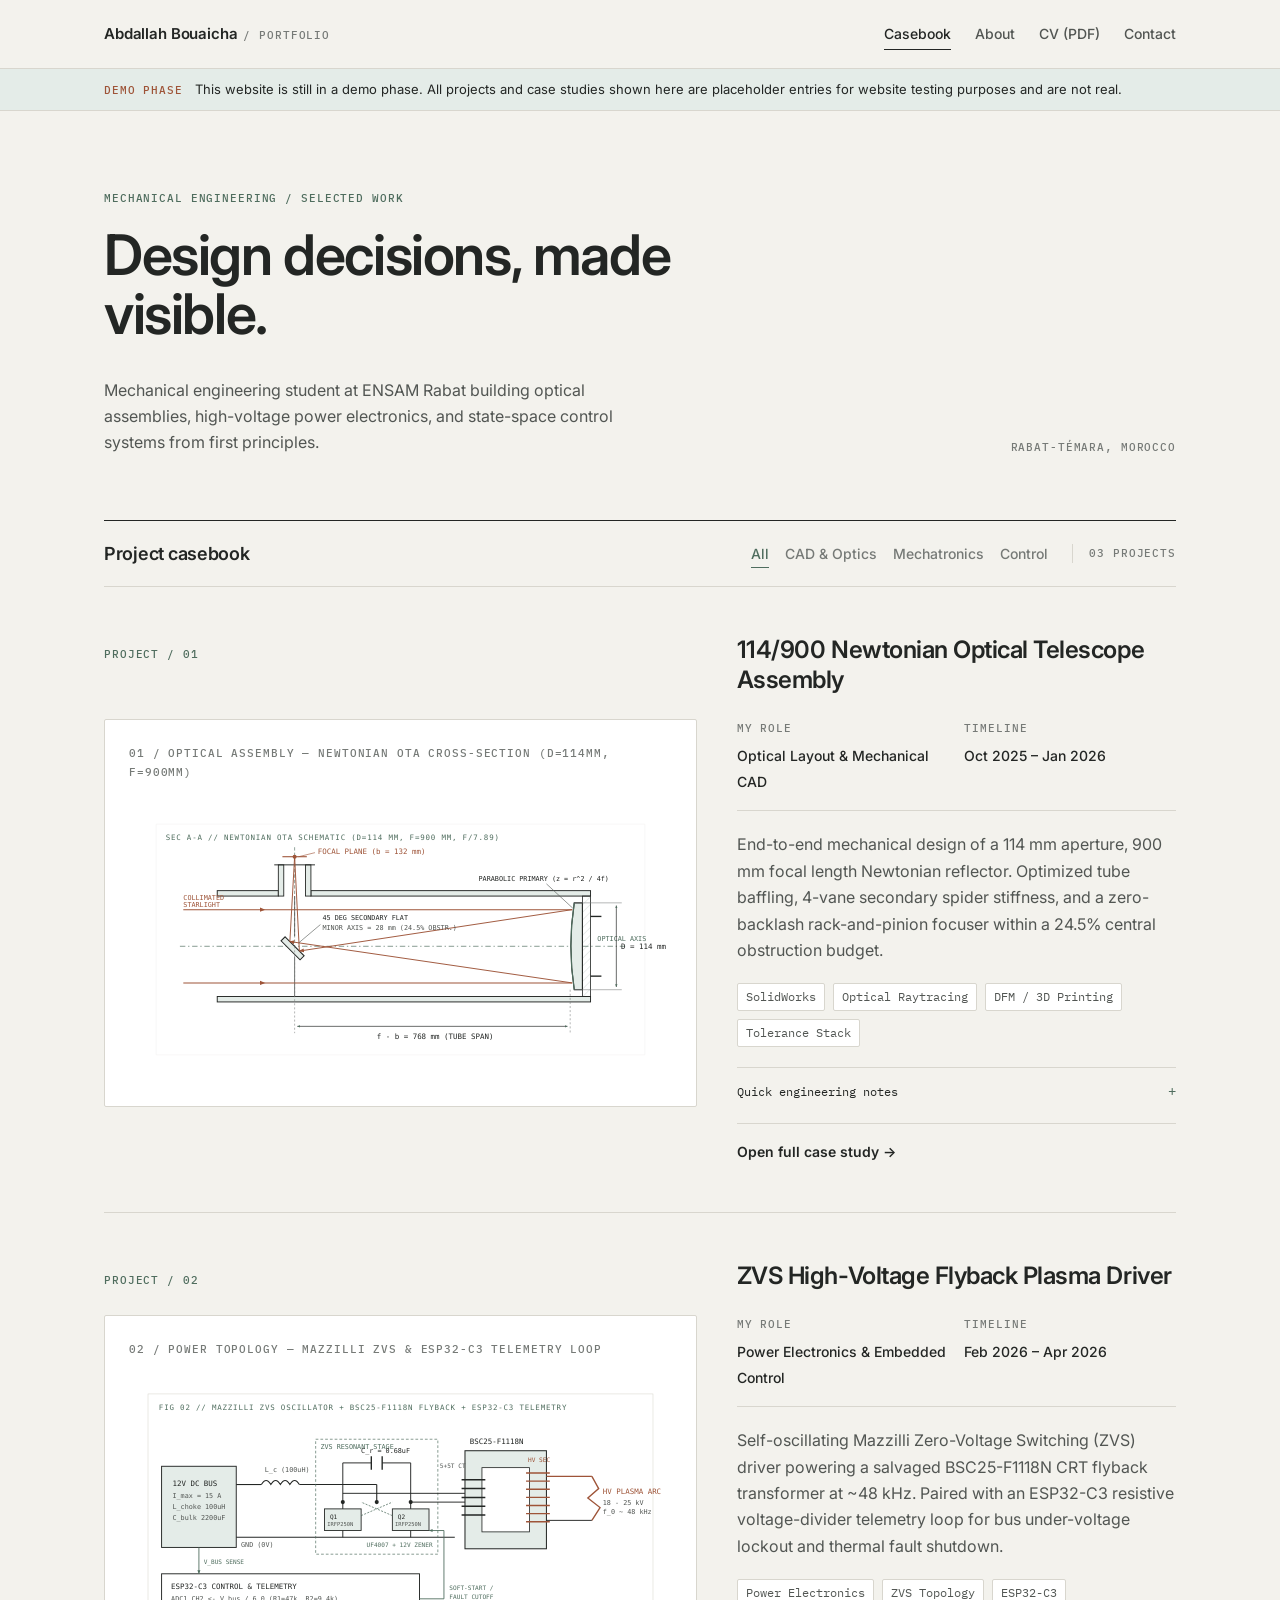
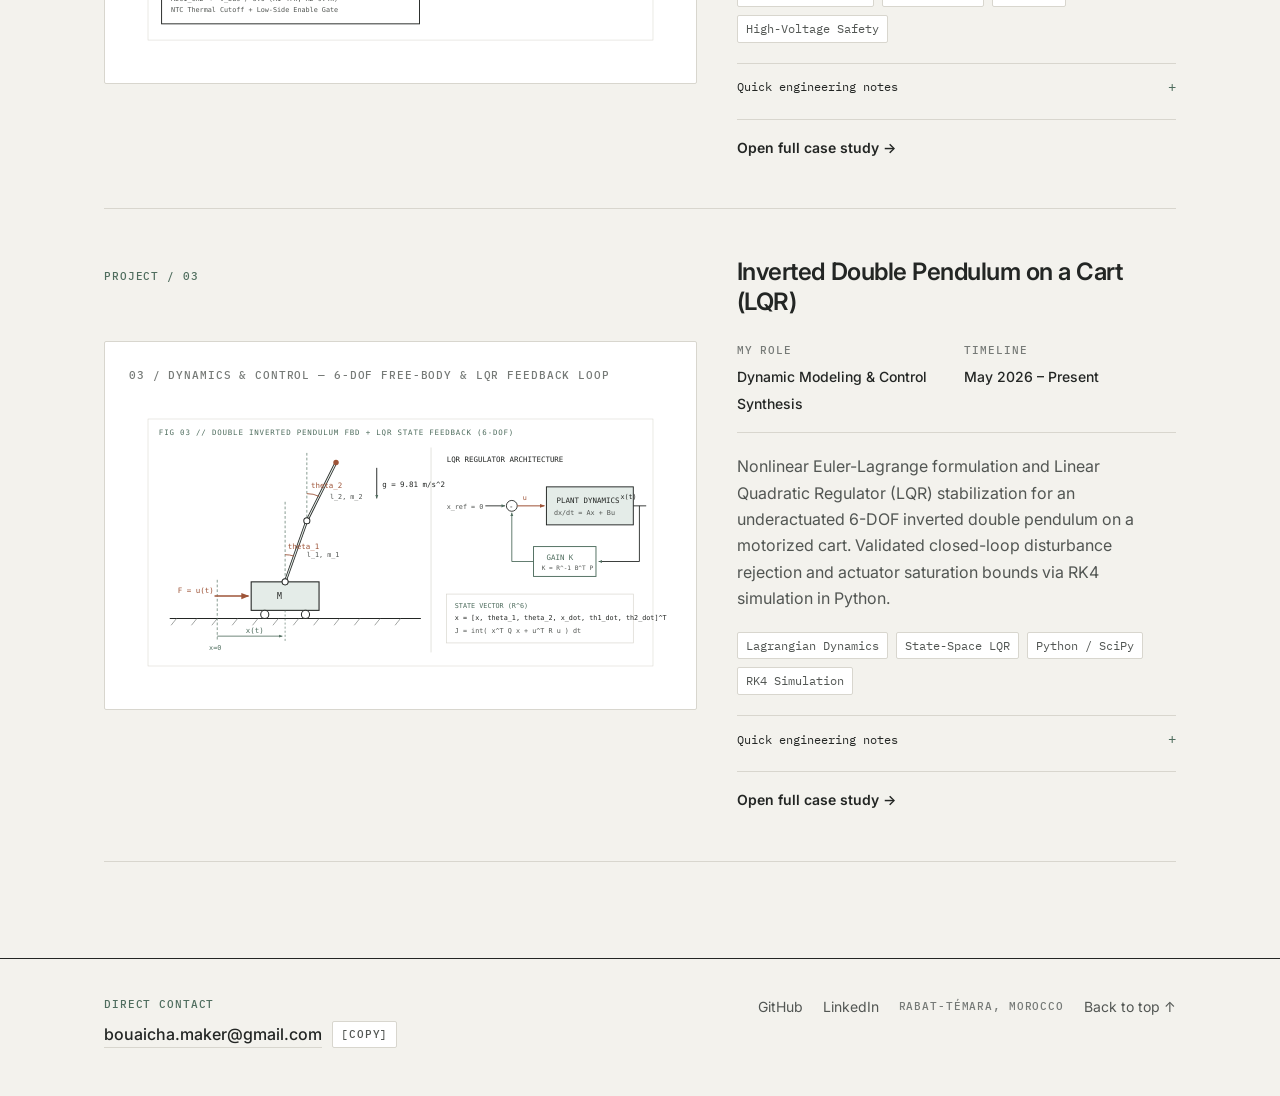
==== commit 3019c198: "Update contact email to bouaicha.maker@gmail.com" ====
--- a/index.html
+++ b/index.html
@@ -223,8 +223,8 @@
       <div class="footer-contact">
         <span class="eyebrow">DIRECT CONTACT</span>
         <div class="footer-email-row">
-          <a href="mailto:abuubaydah07@gmail.com" class="footer-email">abuubaydah07@gmail.com</a>
-          <button type="button" class="copy-email-btn mono" data-email="abuubaydah07@gmail.com">[Copy]</button>
+          <a href="mailto:bouaicha.maker@gmail.com" class="footer-email">bouaicha.maker@gmail.com</a>
+          <button type="button" class="copy-email-btn mono" data-email="bouaicha.maker@gmail.com">[Copy]</button>
         </div>
       </div>
 
